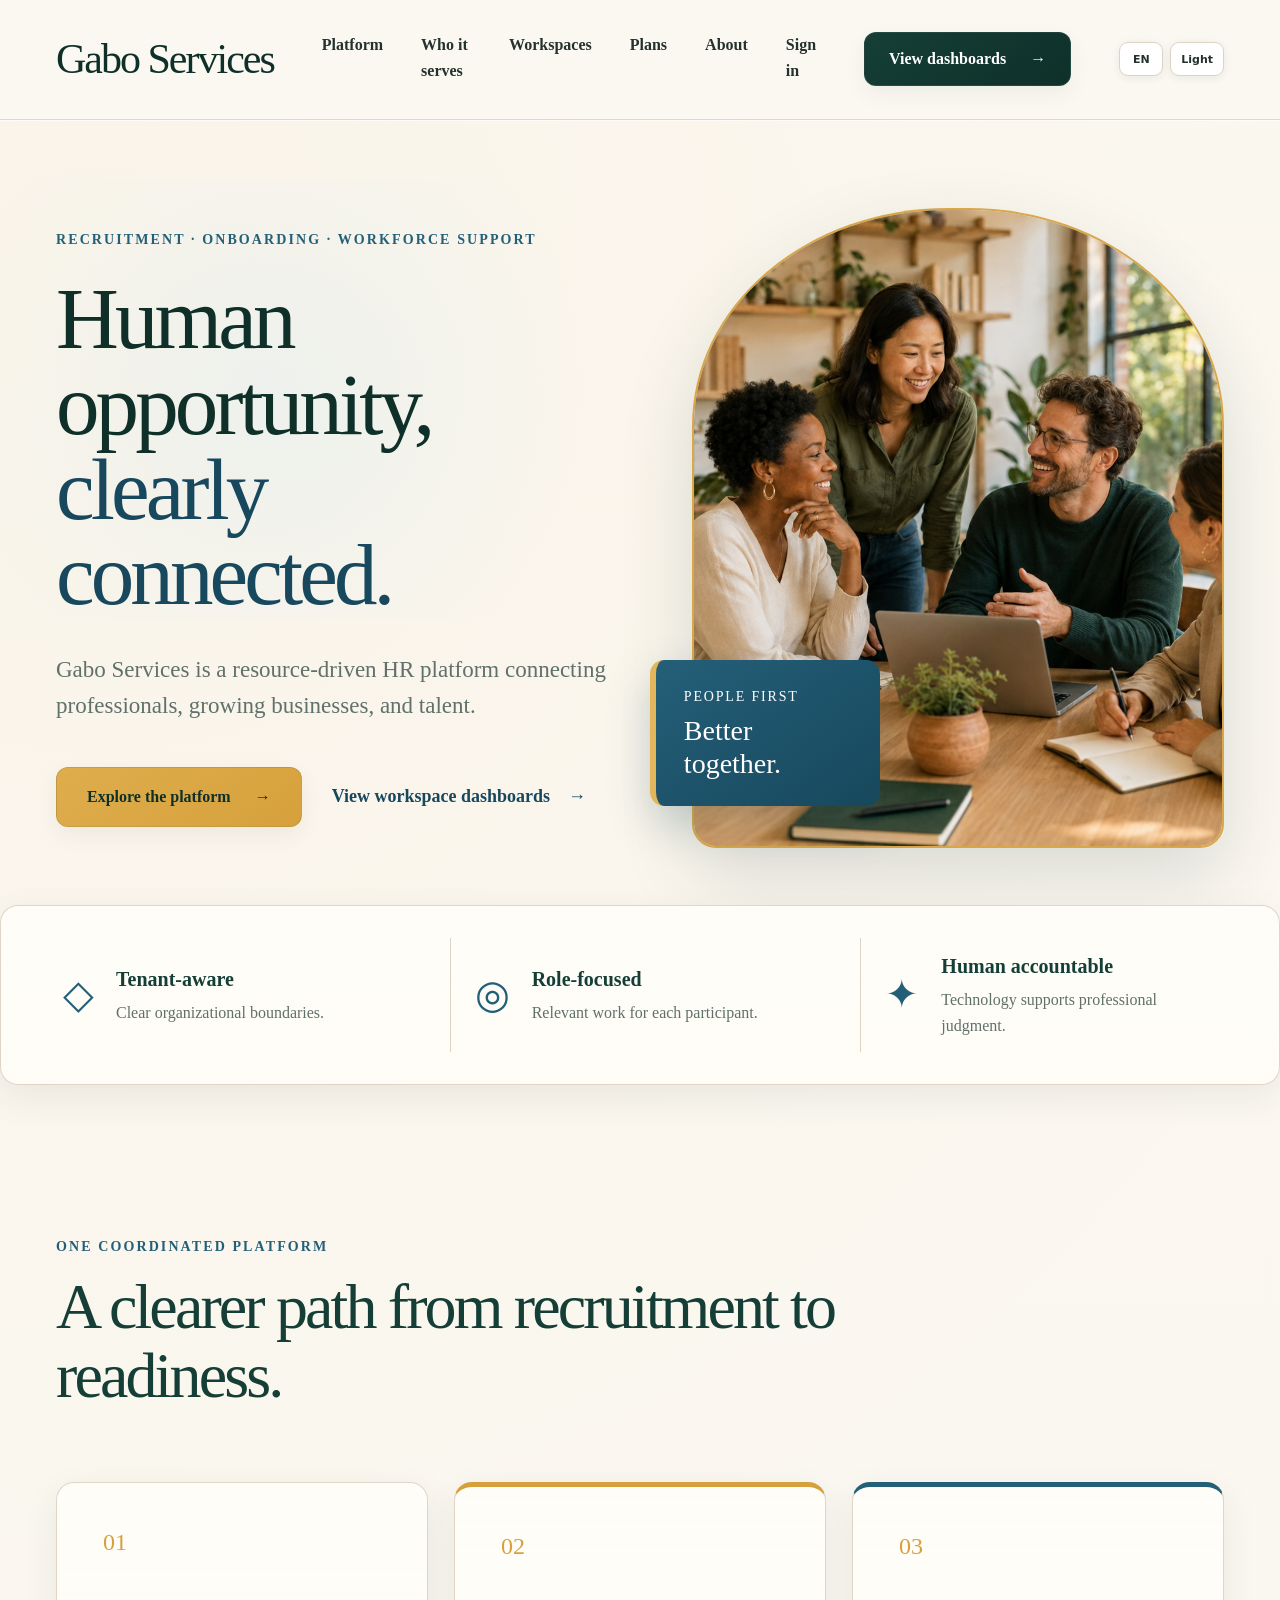
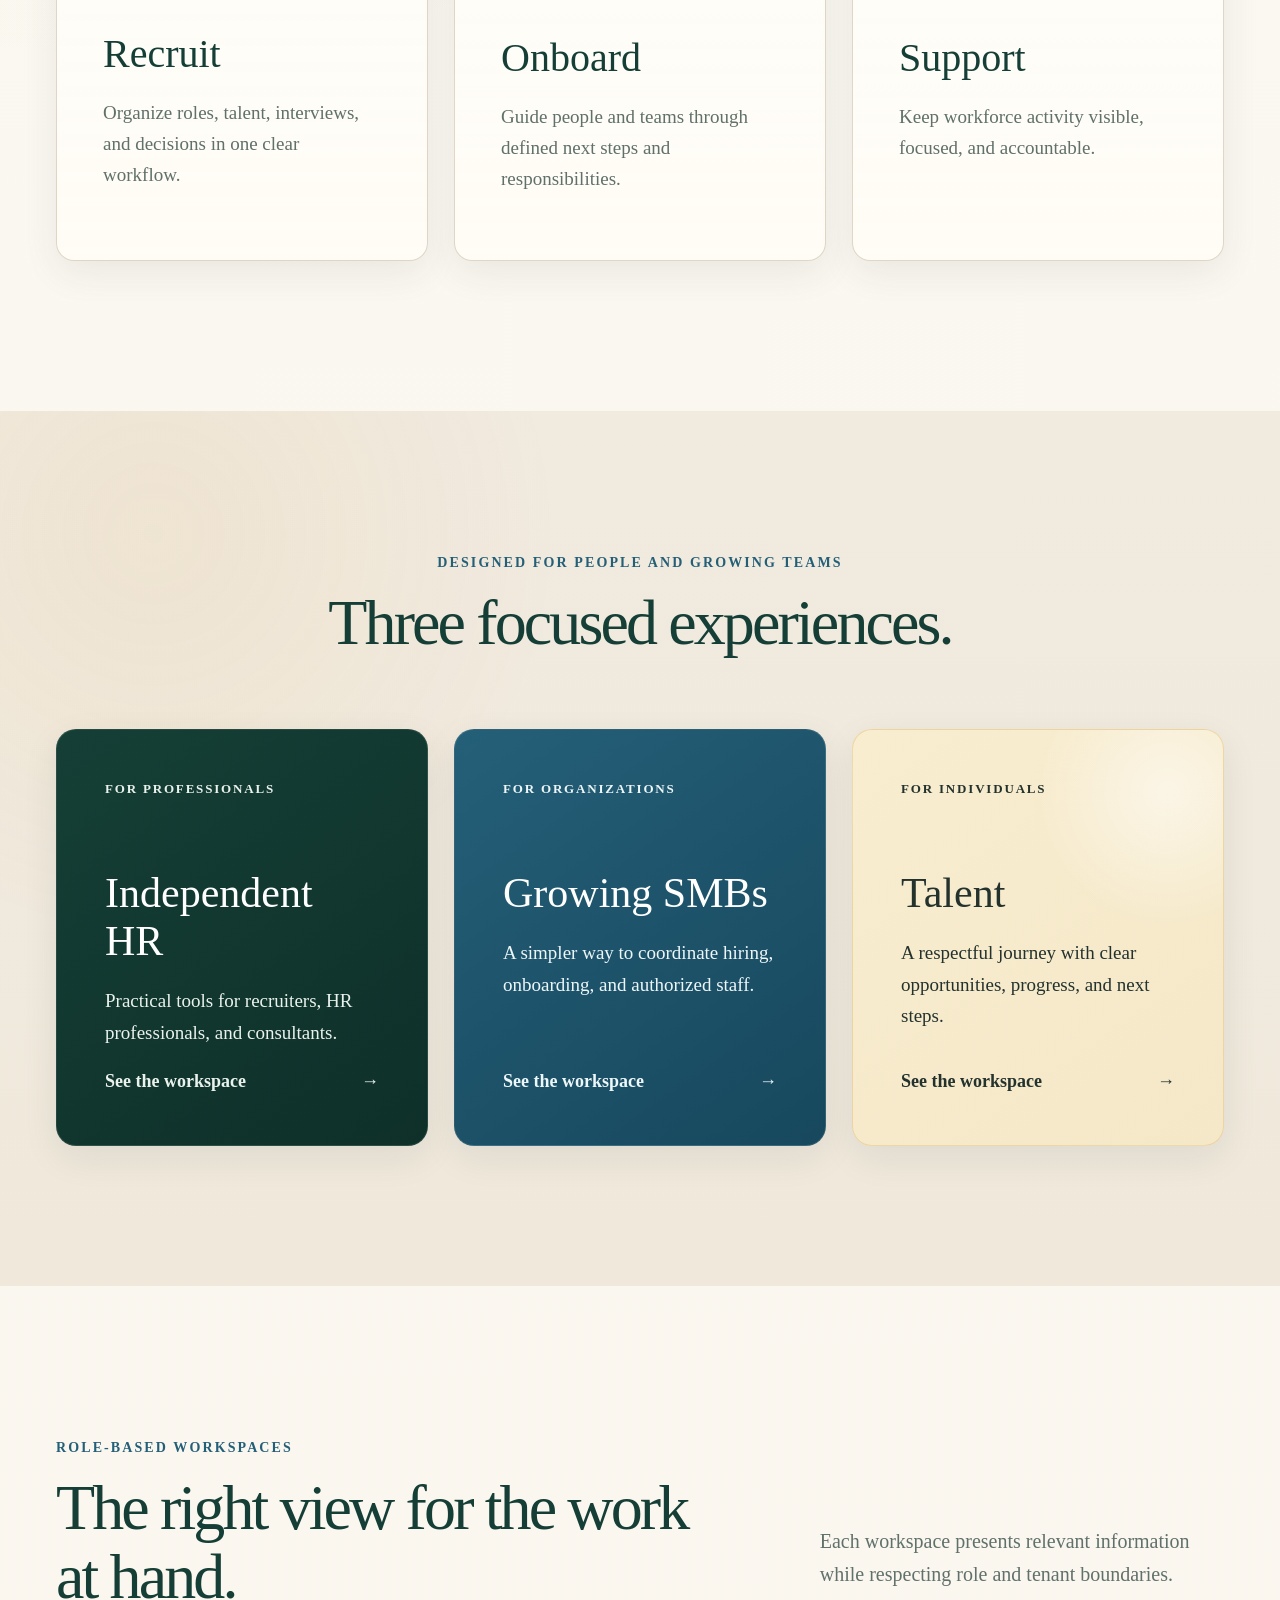
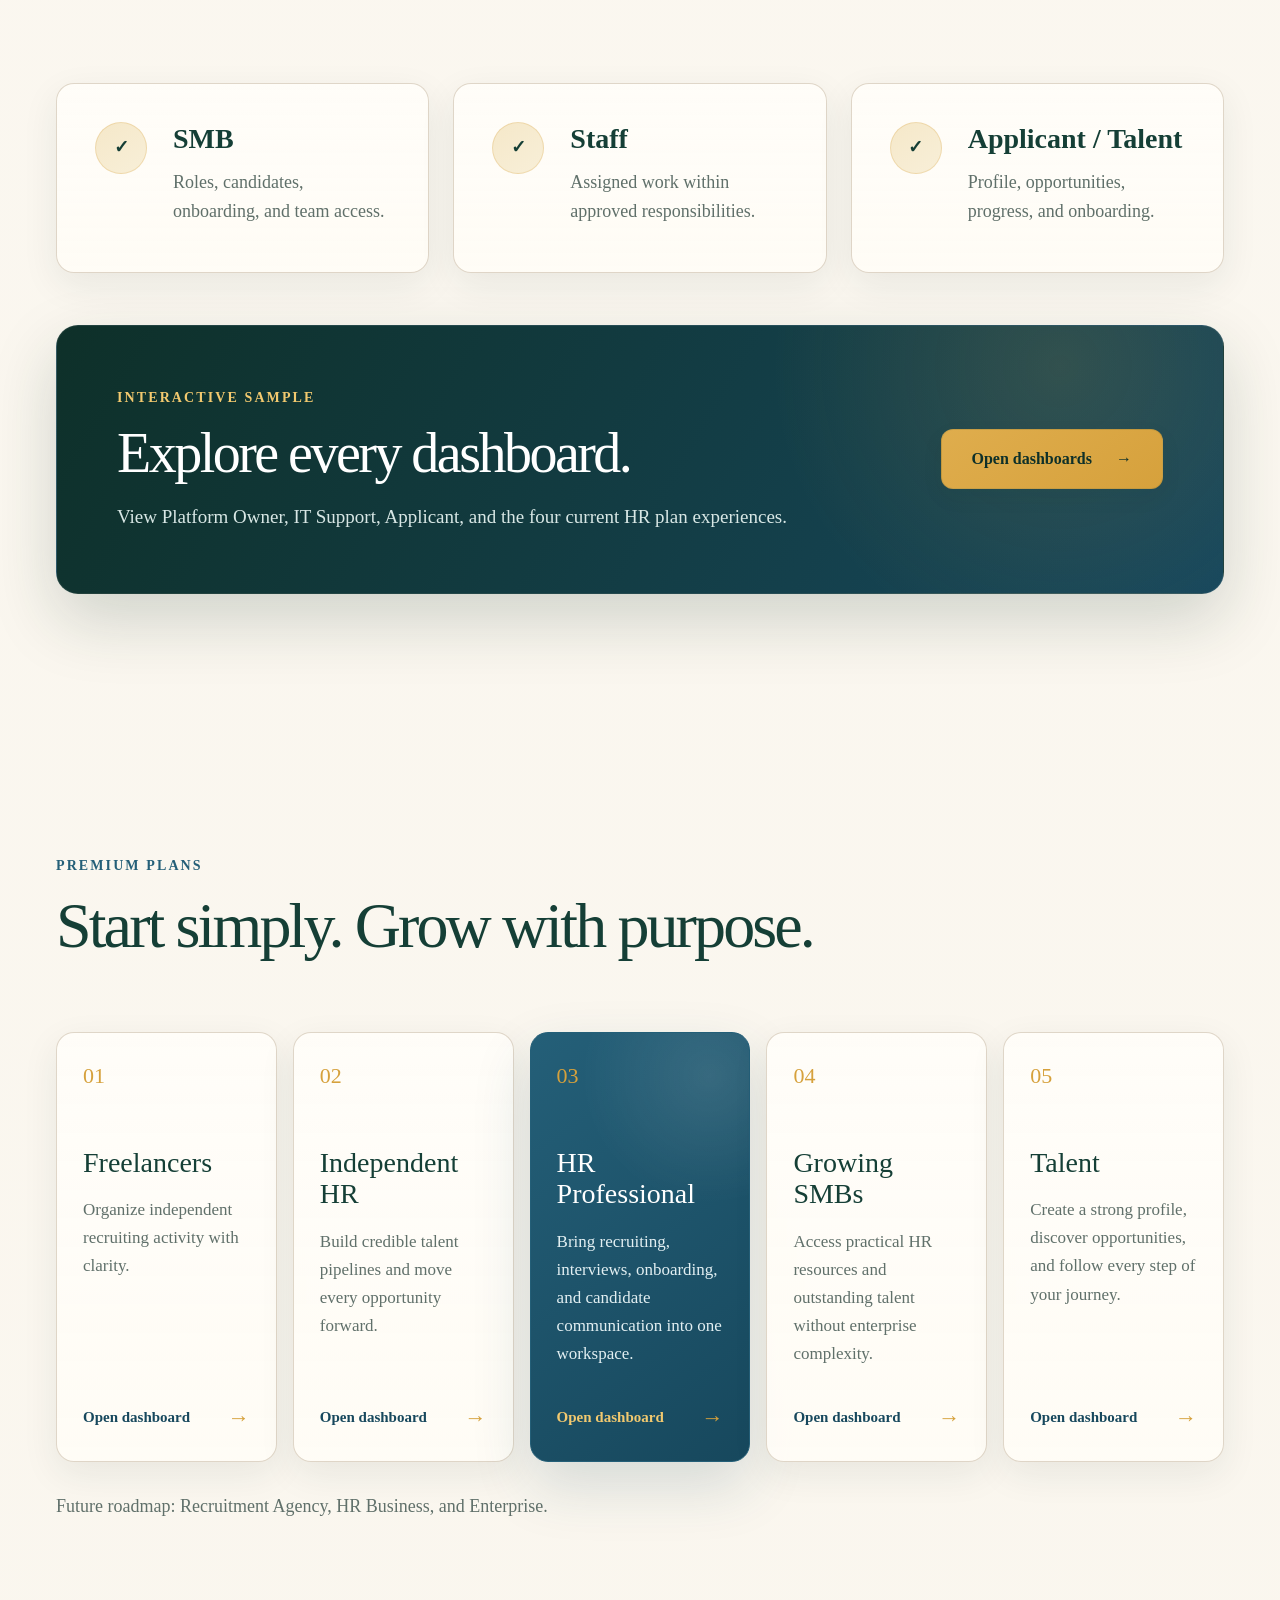
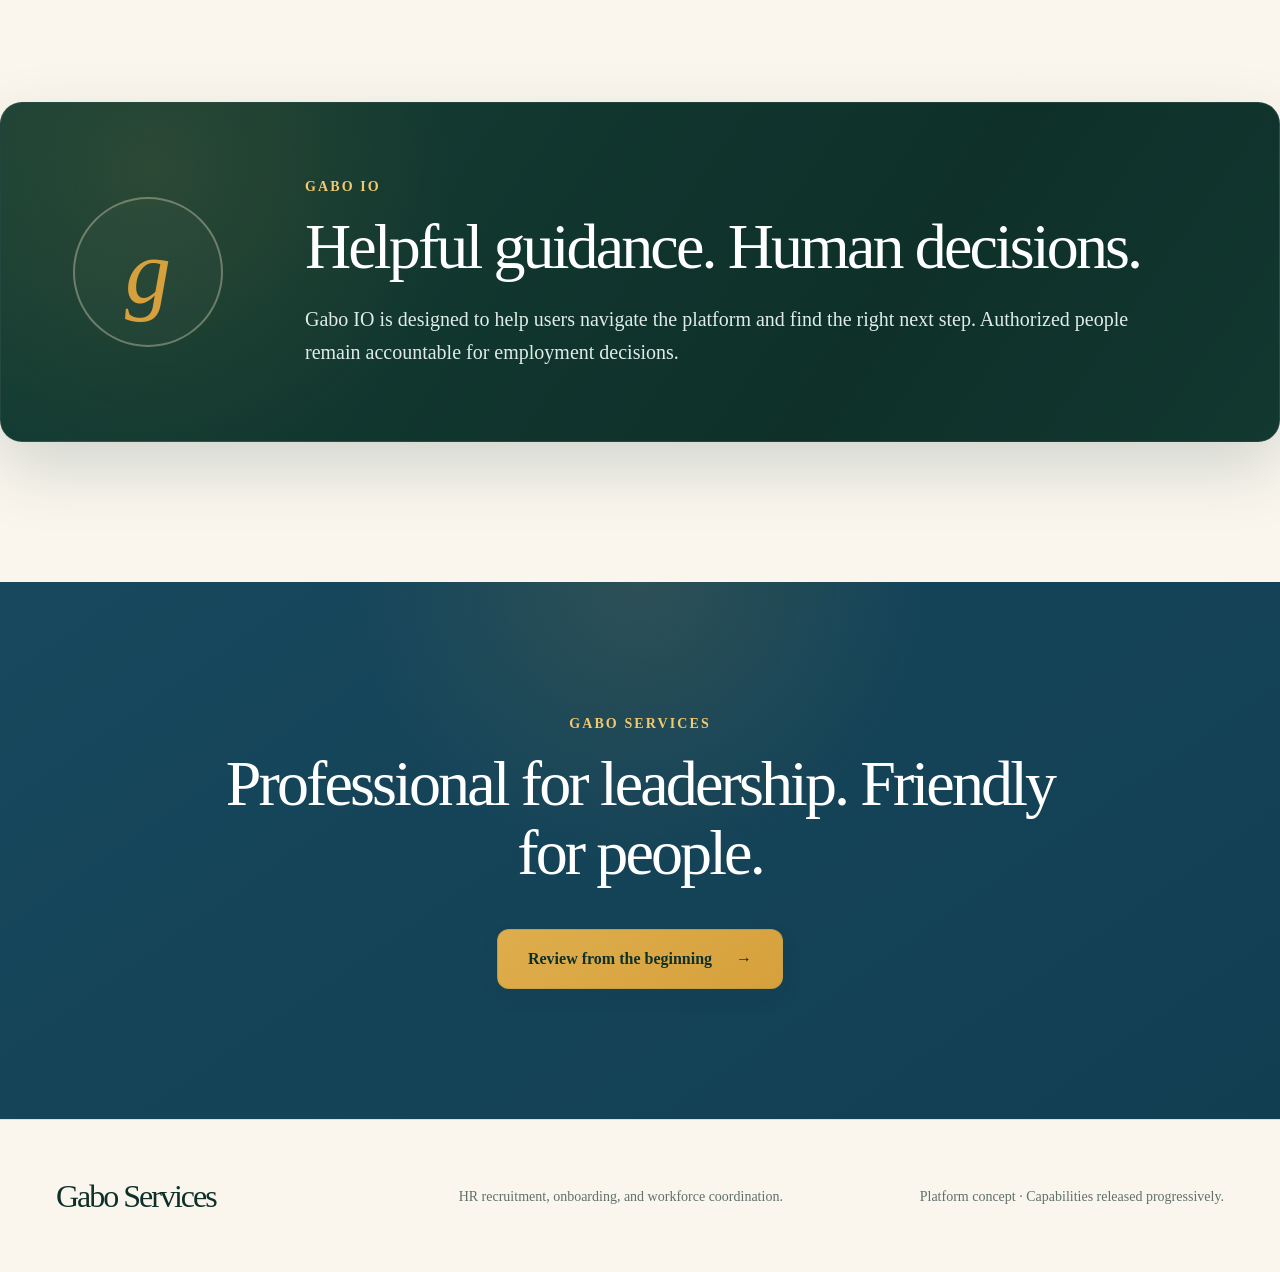
==== index.html @ abb6c535 "feat: add language and theme toggles" ====
<!DOCTYPE html>
<html lang="en">
<head>
  <meta charset="UTF-8">

  <meta
    name="viewport"
    content="width=device-width, initial-scale=1"
  >

  <title>Gabo Services | Unified HR Platform & Dashboards</title>

  <meta
    name="description"
    content="A unified Gabo Services experience connecting HR recruitment, onboarding, talent, and role-based dashboard concepts."
  >

  <meta name="theme-color" content="#153f36">

  <!--
    The white eagle, navy field, and gold detailing convey dependable remote
    administrative support while echoing the site's blue, cream, and gold palette.
  -->
  <link rel="icon" href="coldwhiteagle.jpg" type="image/jpeg">
  <link rel="apple-touch-icon" href="coldwhiteagle.jpg">
  <link rel="stylesheet" href="style.css">
  <link rel="stylesheet" href="brand-theme.css">
<style>
/* Language and theme controls */
.ui-preferences{display:flex;align-items:center;gap:7px;z-index:50}
.ui-toggle{min-width:44px;height:34px;padding:0 10px;border:1px solid var(--line,#d8dee3);border-radius:9px;background:var(--white,#fff);color:var(--ink,#1b2b38);font:700 11px/1 system-ui,sans-serif;cursor:pointer;box-shadow:0 2px 8px rgba(20,35,48,.08);transition:background .2s,color .2s,border-color .2s}
.ui-toggle:hover,.ui-toggle:focus-visible{border-color:var(--orange,#ed7338);outline:2px solid transparent;box-shadow:0 0 0 3px rgba(237,115,56,.18)}
html[data-theme="dark"]{color-scheme:dark;--ink:#ecf2f5;--muted:#aebbc4;--line:#3a4b58;--canvas:#121b22;--white:#1d2a34;--nav:#17232d;--nav2:#101920;--orange-soft:#3a291f;--shadow:0 8px 24px rgba(0,0,0,.28)}
html[data-theme="dark"] body,html[data-theme="dark"] main,html[data-theme="dark"] .workspace{background:#121b22;color:#ecf2f5}
html[data-theme="dark"] .topbar,html[data-theme="dark"] .panel,html[data-theme="dark"] .metrics article,html[data-theme="dark"] .data-row,html[data-theme="dark"] .role-tabs button[aria-selected=true],html[data-theme="dark"] .search,html[data-theme="dark"] .round,html[data-theme="dark"] .panel-title button,html[data-theme="dark"] .ui-toggle{background:#1d2a34;color:#ecf2f5;border-color:#3a4b58}
html[data-theme="dark"] .role-tabs{background:#14202a}
html[data-theme="dark"] .data-row:hover{background:#263640}
html[data-theme="dark"] .insight{background:linear-gradient(135deg,#35271f,#1d2a34);border-color:#63432f}
html[data-theme="dark"] .task,html[data-theme="dark"] .data-row,html[data-theme="dark"] .table-head{border-color:#33444f}
html[data-theme="dark"] img{filter:brightness(.88)}
@media(max-width:720px){.ui-preferences{position:fixed;right:10px;bottom:74px}.ui-toggle{height:38px;background:#fff;color:#1b2b38}}
</style>
</head>

<body>
  <main>
    <header class="site-header">
      <a
        class="brand"
        href="#top"
        aria-label="Gabo Services home"
      >
        Gabo Services
      </a>

      <nav
        class="desktop-nav"
        aria-label="Primary navigation"
      >
        <a href="#platform">Platform</a>
        <a href="#audiences">Who it serves</a>
        <a href="#workspaces">Workspaces</a>
        <a href="#plans">Plans</a>
        <a href="#about">About</a>
        <a href="auth.html">Sign in</a>
      </nav>

      <a
        class="button button-green header-cta"
        href="#plans"
      >
        View dashboards <span aria-hidden="true">→</span>
      </a>

      <details class="mobile-menu">
        <summary aria-label="Open navigation">Menu</summary>

        <nav aria-label="Mobile navigation">
          <a href="#platform">Platform</a>
          <a href="#audiences">Who it serves</a>
          <a href="#workspaces">Workspaces</a>
          <a href="#plans">Plans</a>
          <a href="auth.html">Sign in</a>
          <a href="auth.html?mode=signup">Create account</a>
          <a href="#plans">View dashboards</a>
        </nav>
      </details>
    </header>

    <section class="hero" id="top">
      <div class="hero-copy">
        <p class="eyebrow">
          Recruitment · Onboarding · Workforce support
        </p>

        <h1>
          Human opportunity,
          <span>clearly connected.</span>
        </h1>

        <p class="hero-text">
          Gabo Services is a resource-driven HR platform connecting
          professionals, growing businesses, and talent.
        </p>

        <div class="hero-actions">
          <a class="button button-gold" href="#platform">
            Explore the platform
            <span aria-hidden="true">→</span>
          </a>

          <a class="text-action" href="#workspaces">
            View workspace dashboards
            <span aria-hidden="true">→</span>
          </a>
        </div>
      </div>

      <div class="hero-visual">
        <div class="arch-frame">
          <img
            src="exec-professionals-meeting.png"
            alt="HR professionals collaborating in a welcoming workspace"
          >
        </div>

        <div class="hero-note">
          <span>People first</span>
          <strong>Better together.</strong>
        </div>
      </div>
    </section>

    <section
      class="principles"
      aria-label="Platform principles"
    >
      <article>
        <span class="principle-icon">◇</span>

        <div>
          <strong>Tenant-aware</strong>
          <p>Clear organizational boundaries.</p>
        </div>
      </article>

      <article>
        <span class="principle-icon">◎</span>

        <div>
          <strong>Role-focused</strong>
          <p>Relevant work for each participant.</p>
        </div>
      </article>

      <article>
        <span class="principle-icon">✦</span>

        <div>
          <strong>Human accountable</strong>
          <p>Technology supports professional judgment.</p>
        </div>
      </article>
    </section>

    <section class="section platform" id="platform">
      <div class="section-intro">
        <p class="kicker">One coordinated platform</p>

        <h2>
          A clearer path from recruitment to readiness.
        </h2>
      </div>

      <div class="stage-grid">
        <article>
          <span>01</span>
          <h3>Recruit</h3>

          <p>
            Organize roles, talent, interviews, and decisions
            in one clear workflow.
          </p>
        </article>

        <article>
          <span>02</span>
          <h3>Onboard</h3>

          <p>
            Guide people and teams through defined next steps
            and responsibilities.
          </p>
        </article>

        <article>
          <span>03</span>
          <h3>Support</h3>

          <p>
            Keep workforce activity visible, focused,
            and accountable.
          </p>
        </article>
      </div>
    </section>

    <section class="audience-section" id="audiences">
      <div class="section-intro compact">
        <p class="kicker">
          Designed for people and growing teams
        </p>

        <h2>Three focused experiences.</h2>
      </div>

      <div class="audience-grid">
        <article class="green">
          <span>For professionals</span>
          <h3>Independent HR</h3>

          <p>
            Practical tools for recruiters, HR professionals,
            and consultants.
          </p>

          <a
            href="auth.html?dashboard=independentHR"
            aria-label="Sign in to the Independent HR dashboard"
          >
            See the workspace
            <span aria-hidden="true">→</span>
          </a>
        </article>

        <article class="blue">
          <span>For organizations</span>
          <h3>Growing SMBs</h3>

          <p>
            A simpler way to coordinate hiring, onboarding,
            and authorized staff.
          </p>

          <a
            href="auth.html?dashboard=smb"
            aria-label="Sign in to the SMB Growth dashboard"
          >
            See the workspace
            <span aria-hidden="true">→</span>
          </a>
        </article>

        <article class="gold">
          <span>For individuals</span>
          <h3>Talent</h3>

          <p>
            A respectful journey with clear opportunities,
            progress, and next steps.
          </p>

          <a
            href="auth.html?dashboard=consumer"
            aria-label="Sign in to the Talent dashboard"
          >
            See the workspace
            <span aria-hidden="true">→</span>
          </a>
        </article>
      </div>
    </section>

    <section class="section workspaces" id="workspaces">
      <div class="section-intro split">
        <div>
          <p class="kicker">Role-based workspaces</p>

          <h2>
            The right view for the work at hand.
          </h2>
        </div>

        <p>
          Each workspace presents relevant information while
          respecting role and tenant boundaries.
        </p>
      </div>

      <div class="workspace-grid">
        <article>
          <span class="workspace-check" aria-hidden="true">✓</span>

          <div>
            <h3>SMB</h3>
            <p>Roles, candidates, onboarding, and team access.</p>
          </div>
        </article>

        <article>
          <span class="workspace-check" aria-hidden="true">✓</span>

          <div>
            <h3>Staff</h3>
            <p>Assigned work within approved responsibilities.</p>
          </div>
        </article>

        <article>
          <span class="workspace-check" aria-hidden="true">✓</span>

          <div>
            <h3>Applicant / Talent</h3>
            <p>Profile, opportunities, progress, and onboarding.</p>
          </div>
        </article>
      </div>

      <div class="dashboard-callout">
        <div>
          <p class="kicker light">Interactive sample</p>
          <h2>Explore every dashboard.</h2>

          <p>
            View Platform Owner, IT Support, Applicant,
            and the four current HR plan experiences.
          </p>
        </div>

        <a class="button button-gold" href="#plans">
          Open dashboards
          <span aria-hidden="true">→</span>
        </a>
      </div>
    </section>

    <section class="plans section" id="plans">
      <div class="section-intro">
        <p class="kicker">Premium plans</p>
        <h2>Start simply. Grow with purpose.</h2>
      </div>

      <div class="plan-grid">
        <a class="plan-card" href="auth.html?dashboard=freelance" aria-label="Sign in to the Freelancers dashboard">
          <span>01</span>
          <h3>Freelancers</h3>

          <p>
            Organize independent recruiting activity with clarity.
          </p>
          <strong class="card-action">Open dashboard <span aria-hidden="true">→</span></strong>
        </a>

        <a class="plan-card" href="auth.html?dashboard=independentHR" aria-label="Sign in to the Independent HR dashboard">
          <span>02</span>
          <h3>Independent HR</h3>

          <p>
            Build credible talent pipelines and move every
            opportunity forward.
          </p>
          <strong class="card-action">Open dashboard <span aria-hidden="true">→</span></strong>
        </a>

        <a class="plan-card featured" href="auth.html?dashboard=hrpro" aria-label="Sign in to the HR Professional dashboard">
          <span>03</span>
          <h3>HR Professional</h3>

          <p>
            Bring recruiting, interviews, onboarding, and candidate
            communication into one workspace.
          </p>
          <strong class="card-action">Open dashboard <span aria-hidden="true">→</span></strong>
        </a>

        <a class="plan-card" href="auth.html?dashboard=smb" aria-label="Sign in to the Growing SMBs dashboard">
          <span>04</span>
          <h3>Growing SMBs</h3>

          <p>
            Access practical HR resources and outstanding talent
            without enterprise complexity.
          </p>
          <strong class="card-action">Open dashboard <span aria-hidden="true">→</span></strong>
        </a>

        <a class="plan-card" href="auth.html?dashboard=consumer" aria-label="Sign in to the Talent dashboard">
          <span>05</span>
          <h3>Talent</h3>

          <p>
            Create a strong profile, discover opportunities,
            and follow every step of your journey.
          </p>
          <strong class="card-action">Open dashboard <span aria-hidden="true">→</span></strong>
        </a>
      </div>

      <p class="roadmap">
        Future roadmap: Recruitment Agency, HR Business,
        and Enterprise.
      </p>
    </section>

    <section class="gabo-io" id="about">
      <div class="io-mark">g</div>

      <div>
        <p class="kicker light">Gabo IO</p>
        <h2>Helpful guidance. Human decisions.</h2>

        <p>
          Gabo IO is designed to help users navigate the platform
          and find the right next step. Authorized people remain
          accountable for employment decisions.
        </p>
      </div>
    </section>

    <section class="closing">
      <p class="kicker light">Gabo Services</p>

      <h2>
        Professional for leadership. Friendly for people.
      </h2>

      <a class="button button-gold" href="#top">
        Review from the beginning
        <span aria-hidden="true">→</span>
      </a>
    </section>

    <footer>
      <a class="brand" href="#top">Gabo Services</a>

      <p>
        HR recruitment, onboarding, and workforce coordination.
      </p>

      <p>
        Platform concept · Capabilities released progressively.
      </p>
    </footer>
  </main>

  <script src="script.js" defer></script>

<script>
(() => {
  const root=document.documentElement;
  const KEY_THEME="gabo-theme",KEY_LANG="gabo-language";
  const translations={
    "Search":"Buscar","Notifications":"Notificaciones","Overview":"Resumen","Settings":"Configuración",
    "Clients":"Clientes","Projects":"Proyectos","Candidates":"Candidatos","Invoices":"Facturas","Documents":"Documentos",
    "Job requisitions":"Solicitudes de empleo","Talent pool":"Banco de talento","Pipeline":"Proceso","Interviews":"Entrevistas",
    "Client accounts":"Cuentas de clientes","Placements & fees":"Colocaciones y honorarios","People directory":"Directorio de personal",
    "Recruiting":"Reclutamiento","Onboarding":"Incorporación","Performance":"Desempeño","Engagement":"Compromiso",
    "People analytics":"Analítica de personal","Compliance":"Cumplimiento","My team":"Mi equipo","Hiring":"Contratación",
    "Payroll":"Nómina","Time & attendance":"Tiempo y asistencia","Benefits":"Beneficios","Reports":"Informes",
    "My overview":"Mi resumen","Profile":"Perfil","Discover jobs":"Descubrir empleos","Saved jobs":"Empleos guardados",
    "Applications":"Postulaciones","Assessments":"Evaluaciones","Next actions":"Próximas acciones","Best next move":"Mejor próximo paso",
    "Filter ⌄":"Filtrar ⌄","Item":"Elemento","Status":"Estado","Progress":"Progreso","Today":"Hoy","This week":"Esta semana",
    "View recommendation →":"Ver recomendación →","Ordered by priority and recent activity":"Ordenado por prioridad y actividad reciente",
    "3 items to move forward":"3 elementos para avanzar","SMART INSIGHT":"IDEA INTELIGENTE","Light":"Claro","Dark":"Oscuro",
    "Platform":"Plataforma","Who it serves":"A quién sirve","Workspaces":"Espacios de trabajo","Plans":"Planes","About":"Acerca de",
    "Sign in":"Iniciar sesión","View dashboards →":"Ver paneles →","Menu":"Menú","Create account":"Crear cuenta",
    "Recruitment · Onboarding · Workforce support":"Reclutamiento · Incorporación · Apoyo laboral",
    "Human opportunity,":"Oportunidad humana,","clearly connected.":"claramente conectada.",
    "Explore the platform →":"Explorar la plataforma →","View workspace dashboards →":"Ver paneles de trabajo →",
    "People first":"Las personas primero","Better together.":"Mejor juntos.","Tenant-aware":"Consciente del inquilino",
    "Role-focused":"Enfocado por función","Human accountable":"Responsabilidad humana","One coordinated platform":"Una plataforma coordinada",
    "Recruit":"Reclutar","Onboard":"Incorporar","Support":"Apoyar","Three focused experiences.":"Tres experiencias enfocadas.",
    "For professionals":"Para profesionales","For organizations":"Para organizaciones","For individuals":"Para personas",
    "Independent HR":"RR. HH. independiente","Growing SMBs":"PyMEs en crecimiento","Talent":"Talento","See the workspace →":"Ver el espacio →",
    "Role-based workspaces":"Espacios por función","The right view for the work at hand.":"La vista correcta para el trabajo actual.",
    "Staff":"Personal","Applicant / Talent":"Postulante / Talento","Interactive sample":"Muestra interactiva",
    "Explore every dashboard.":"Explore cada panel.","Open dashboards →":"Abrir paneles →","Premium plans":"Planes premium",
    "Start simply. Grow with purpose.":"Empiece simple. Crezca con propósito.","Freelancers":"Freelancers",
    "HR Professional":"Profesional de RR. HH.","Open dashboard →":"Abrir panel →","Helpful guidance. Human decisions.":"Orientación útil. Decisiones humanas.",
    "Professional for leadership. Friendly for people.":"Profesional para líderes. Amigable para las personas.",
    "Review from the beginning →":"Revisar desde el inicio →","Workspace":"Espacio de trabajo","Dashboard":"Panel",
    "Company overview":"Resumen de la empresa","Daily overview":"Resumen diario","Create task":"Crear tarea","Add client":"Agregar cliente",
    "New project":"Nuevo proyecto","Add candidate":"Agregar candidato","Log time":"Registrar tiempo","New invoice":"Nueva factura",
    "Upload document":"Subir documento","Open requisition":"Abrir solicitud","Add talent":"Agregar talento","Move candidate":"Mover candidato",
    "Schedule interview":"Programar entrevista","Record placement":"Registrar colocación","Add person":"Agregar persona",
    "Create job":"Crear empleo","Start onboarding":"Iniciar incorporación","Create review":"Crear evaluación","Launch pulse":"Lanzar encuesta",
    "Build report":"Crear informe","Add control":"Agregar control","Add employee":"Agregar empleado","Post job":"Publicar empleo",
    "Review payroll":"Revisar nómina","Review requests":"Revisar solicitudes","Open enrollment":"Abrir inscripción",
    "Create report":"Crear informe","Edit profile":"Editar perfil","Set preferences":"Definir preferencias","Compare jobs":"Comparar empleos",
    "Add application":"Agregar postulación","Start assessment":"Iniciar evaluación"
  };
  const original=new WeakMap();
  let lang=localStorage.getItem(KEY_LANG)||"en";
  let theme=localStorage.getItem(KEY_THEME)||"light";
  const translateText=node=>{
    if(!node.nodeValue||!node.nodeValue.trim()||node.parentElement?.closest("[data-ui-control]"))return;
    if(!original.has(node))original.set(node,node.nodeValue);
    const base=original.get(node),trim=base.trim(),mapped=translations[trim];
    node.nodeValue=lang==="es"&&mapped?base.replace(trim,mapped):base;
  };
  const translateTree=scope=>{
    const walker=document.createTreeWalker(scope,NodeFilter.SHOW_TEXT);
    let node;while(node=walker.nextNode())translateText(node);
    root.lang=lang;
  };
  const controls=document.createElement("div");
  controls.className="ui-preferences";controls.dataset.uiControl="";
  controls.innerHTML='<button class="ui-toggle" id="languageToggle" type="button" aria-label="Cambiar idioma a español">EN</button><button class="ui-toggle" id="themeToggle" type="button" aria-label="Switch to dark theme">Light</button>';
  const host=document.querySelector(".top-actions")||document.querySelector(".site-header")||document.body;
  host.appendChild(controls);
  const languageButton=controls.querySelector("#languageToggle"),themeButton=controls.querySelector("#themeToggle");
  const applyTheme=()=>{root.dataset.theme=theme;themeButton.textContent=theme==="light"?"Light":"Dark";themeButton.setAttribute("aria-label",theme==="light"?(lang==="es"?"Cambiar a tema oscuro":"Switch to dark theme"):(lang==="es"?"Cambiar a tema claro":"Switch to light theme"));document.querySelector('meta[name="theme-color"]')?.setAttribute("content",theme==="dark"?"#121b22":"#153f36")};
  const applyLanguage=()=>{languageButton.textContent=lang.toUpperCase();languageButton.setAttribute("aria-label",lang==="en"?"Cambiar idioma a español":"Switch language to English");translateTree(document.body);applyTheme()};
  languageButton.addEventListener("click",()=>{lang=lang==="en"?"es":"en";localStorage.setItem(KEY_LANG,lang);applyLanguage()});
  themeButton.addEventListener("click",()=>{theme=theme==="light"?"dark":"light";localStorage.setItem(KEY_THEME,theme);applyTheme()});
  new MutationObserver(records=>{if(lang!=="es")return;records.forEach(r=>r.addedNodes.forEach(n=>{if(n.nodeType===Node.TEXT_NODE)translateText(n);else if(n.nodeType===Node.ELEMENT_NODE)translateTree(n)}))}).observe(document.body,{childList:true,subtree:true});
  applyTheme();applyLanguage();
})();
</script>
</body>
</html>
---- style.css ----
:root {
  --cream: #fbf8f1;
  --paper: #fffdf8;
  --sand: #efe8db;
  --green: #153f36;
  --green-deep: #0e3029;
  --green-soft: #dce8df;
  --blue: #245f78;
  --blue-deep: #17485d;
  --blue-soft: #dcebf1;
  --gold: #d6a13c;
  --gold-soft: #f5e8c9;
  --ink: #24322e;
  --muted: #60706a;
  --line: #ddd3c4;
  --shadow: 0 20px 60px #16372f1a;
}

* {
  box-sizing: border-box;
}

html {
  scroll-behavior: smooth;
}

body {
  margin: 0;
  background: var(--cream);
  color: var(--ink);
  font-family: var(--font-sans), Arial, sans-serif;
  font-size: 18px;
  line-height: 1.65;
}

a {
  color: inherit;
  text-decoration: none;
}

h1,
h2,
h3,
p {
  margin-top: 0;
}

h1,
h2 {
  color: var(--green);
  font-family: Georgia, "Times New Roman", serif;
  font-weight: 400;
  letter-spacing: -0.045em;
}

h2 {
  font-size: clamp(48px, 5vw, 72px);
  line-height: 1.08;
}

h3 {
  font-size: 28px;
  line-height: 1.2;
}

.button {
  display: inline-flex;
  align-items: center;
  justify-content: center;
  gap: 24px;
  min-height: 60px;
  padding: 0 30px;
  border-radius: 12px;
  font-size: 16px;
  font-weight: 800;
  transition:
    transform 0.2s,
    box-shadow 0.2s;
}

.button:hover {
  box-shadow: var(--shadow);
  transform: translateY(-2px);
}

.button:focus-visible,
a:focus-visible,
summary:focus-visible {
  outline: 3px solid var(--gold);
  outline-offset: 4px;
}

.button-green {
  background: var(--green);
  color: #fff;
}

.button-gold {
  background: var(--gold);
  color: var(--green-deep);
}

.kicker,
.eyebrow {
  color: var(--blue);
  font-size: 14px;
  font-weight: 800;
  letter-spacing: 0.15em;
  text-transform: uppercase;
}

.light {
  color: #f2c96f;
}

/* Header */

.site-header {
  position: relative;
  z-index: 20;
  display: flex;
  align-items: center;
  gap: 48px;
  max-width: 1560px;
  min-height: 112px;
  margin: auto;
  padding: 22px 56px;
  border-bottom: 1px solid var(--line);
  background: rgba(251, 248, 241, 0.96);
}

.brand {
  color: var(--green);
  font: 42px/1 Georgia, "Times New Roman", serif;
  letter-spacing: -2px;
  white-space: nowrap;
}

.desktop-nav {
  display: flex;
  flex: 1;
  justify-content: center;
  gap: 38px;
  font-size: 16px;
  font-weight: 700;
}

.desktop-nav a {
  padding: 10px 0;
  border-bottom: 2px solid transparent;
}

.desktop-nav a:hover {
  color: var(--blue);
  border-color: var(--gold);
}

.header-cta {
  min-height: 54px;
  padding-inline: 24px;
}

.mobile-menu {
  position: relative;
  display: none;
  margin-left: auto;
}

.mobile-menu summary {
  padding: 12px 16px;
  border: 1px solid var(--line);
  border-radius: 10px;
  cursor: pointer;
  font-weight: 800;
  list-style: none;
}

.mobile-menu nav {
  position: absolute;
  top: 58px;
  right: 0;
  display: grid;
  gap: 4px;
  width: 260px;
  padding: 16px;
  border: 1px solid var(--line);
  border-radius: 12px;
  background: var(--paper);
  box-shadow: var(--shadow);
}

.mobile-menu nav a {
  padding: 13px;
  border-radius: 8px;
}

.mobile-menu nav a:hover {
  background: var(--gold-soft);
}

/* Hero */

.hero {
  display: grid;
  grid-template-columns: 1.02fr 0.98fr;
  align-items: center;
  gap: 82px;
  max-width: 1560px;
  min-height: 800px;
  margin: auto;
  padding: 88px 56px 112px;
}

.hero-copy {
  max-width: 750px;
}

.hero h1 {
  margin: 25px 0 34px;
  font-size: clamp(64px, 6.8vw, 104px);
  line-height: 0.98;
}

.hero h1 span {
  display: block;
  color: var(--blue);
}

.hero-text {
  max-width: 650px;
  margin-bottom: 42px;
  color: var(--muted);
  font-size: 23px;
  line-height: 1.6;
}

.hero-actions {
  display: flex;
  flex-wrap: wrap;
  align-items: center;
  gap: 30px;
}

.text-action {
  display: inline-flex;
  gap: 18px;
  color: var(--blue-deep);
  font-weight: 800;
}

.hero-visual {
  position: relative;
  min-height: 640px;
}

.arch-frame {
  height: 640px;
  overflow: hidden;
  border: 2px solid var(--gold);
  border-radius: 48% 48% 24px 24px / 34% 34% 24px 24px;
  background: var(--sand);
  box-shadow: var(--shadow);
}

.arch-frame img {
  display: block;
  width: 100%;
  height: 100%;
  object-fit: cover;
  object-position: center;
}

.hero-note {
  position: absolute;
  bottom: 42px;
  left: -42px;
  display: grid;
  gap: 6px;
  width: 230px;
  padding: 25px 28px;
  border-left: 6px solid var(--gold);
  border-radius: 14px;
  background: var(--blue);
  color: #fff;
  box-shadow: var(--shadow);
}

.hero-note span {
  font-size: 14px;
  letter-spacing: 0.13em;
  text-transform: uppercase;
}

.hero-note strong {
  font: 28px/1.2 Georgia, serif;
}

/* Principles */

.principles {
  position: relative;
  display: grid;
  grid-template-columns: repeat(3, 1fr);
  gap: 30px;
  max-width: 1448px;
  margin: -55px auto 0;
  padding: 32px 38px;
  border: 1px solid var(--line);
  border-radius: 18px;
  background: var(--paper);
  box-shadow: var(--shadow);
}

.principles article {
  display: flex;
  align-items: center;
  gap: 22px;
  padding: 12px 24px;
}

.principles article + article {
  border-left: 1px solid var(--line);
}

.principle-icon {
  color: var(--blue);
  font-size: 40px;
}

.principles strong {
  color: var(--green);
  font-size: 20px;
}

.principles p {
  margin: 4px 0 0;
  color: var(--muted);
  font-size: 16px;
}

/* Shared sections */

.section {
  max-width: 1440px;
  margin: auto;
  padding: 150px 56px;
}

.section-intro {
  max-width: 880px;
  margin-bottom: 72px;
}

.section-intro h2 {
  margin-bottom: 0;
}

.section-intro.compact {
  margin: 0 auto 72px;
  text-align: center;
}

.section-intro.split {
  display: grid;
  grid-template-columns: 1.25fr 0.75fr;
  align-items: end;
  gap: 90px;
  max-width: none;
}

.section-intro.split p:last-child {
  color: var(--muted);
  font-size: 20px;
}

/* Platform stages */

.stage-grid {
  display: grid;
  grid-template-columns: repeat(3, 1fr);
  gap: 26px;
}

.stage-grid article {
  min-height: 330px;
  padding: 46px;
  border: 1px solid var(--line);
  border-radius: 18px;
  background: var(--paper);
}

.stage-grid article:nth-child(2) {
  border-top: 5px solid var(--gold);
}

.stage-grid article:nth-child(3) {
  border-top: 5px solid var(--blue);
}

.stage-grid span {
  color: var(--gold);
  font: 24px Georgia, serif;
}

.stage-grid h3 {
  margin: 70px 0 20px;
  color: var(--green);
  font: 40px Georgia, serif;
}

.stage-grid p {
  color: var(--muted);
  font-size: 19px;
}

/* Audiences */

.audience-section {
  padding: 140px 56px;
  background: var(--sand);
}

.audience-grid {
  display: grid;
  grid-template-columns: repeat(3, 1fr);
  gap: 26px;
  max-width: 1380px;
  margin: auto;
}

.audience-grid article {
  display: flex;
  flex-direction: column;
  min-height: 410px;
  padding: 48px;
  border-radius: 20px;
}

.audience-grid article.green {
  background: var(--green);
  color: #eaf2ed;
}

.audience-grid article.blue {
  background: var(--blue);
  color: #edf6f8;
}

.audience-grid article.gold {
  background: var(--gold-soft);
  color: var(--ink);
}

.audience-grid article > span {
  font-size: 13px;
  font-weight: 800;
  letter-spacing: 0.14em;
  text-transform: uppercase;
}

.audience-grid h3 {
  margin: 70px 0 20px;
  font: 42px Georgia, serif;
}

.audience-grid .green h3,
.audience-grid .blue h3 {
  color: #fff;
}

.audience-grid p {
  font-size: 19px;
}

.audience-grid a {
  display: flex;
  justify-content: space-between;
  margin-top: auto;
  font-weight: 800;
}

/* Workspaces */

.workspace-grid {
  display: grid;
  grid-template-columns: repeat(3, 1fr);
  gap: 24px;
}

.workspace-grid article {
  display: flex;
  gap: 26px;
  min-height: 190px;
  padding: 38px;
  border: 1px solid var(--line);
  border-radius: 18px;
  background: var(--paper);
}

.workspace-check {
  display: grid;
  flex: 0 0 auto;
  place-items: center;
  width: 52px;
  height: 52px;
  border-radius: 50%;
  background: var(--gold-soft);
  color: var(--green);
  font-weight: 900;
}

.workspace-grid h3 {
  margin-bottom: 12px;
  color: var(--green);
}

.workspace-grid p {
  margin-bottom: 0;
  color: var(--muted);
}

.dashboard-callout {
  display: flex;
  align-items: center;
  justify-content: space-between;
  gap: 60px;
  margin-top: 52px;
  padding: 60px;
  border-radius: 22px;
  background: linear-gradient(
    120deg,
    var(--green-deep),
    var(--blue-deep)
  );
  color: #fff;
}

.dashboard-callout h2 {
  margin: 8px 0 18px;
  color: #fff;
  font-size: 56px;
}

.dashboard-callout p:last-child {
  max-width: 740px;
  margin-bottom: 0;
  color: #d8e7e5;
  font-size: 19px;
}

/* Plans */

.plans {
  padding-top: 110px;
}

.plan-grid {
  display: grid;
  grid-template-columns: repeat(5, minmax(0, 1fr));
  gap: 16px;
}

.plan-card {
  display: flex;
  flex-direction: column;
  min-height: 300px;
  padding: 30px 26px;
  border: 1px solid var(--line);
  border-radius: 18px;
  background: var(--paper);
  transition: color 0.25s, background 0.25s, border-color 0.25s, box-shadow 0.25s, transform 0.25s;
}

.plan-card.featured {
  border-color: var(--blue);
  background: var(--blue);
  color: #fff;
}

.plan-grid span {
  color: var(--gold);
  font: 22px Georgia, serif;
}

.plan-grid h3 {
  margin: 58px 0 18px;
  color: var(--green);
  font: 28px/1.12 Georgia, serif;
}

.plan-grid .featured h3 {
  color: #fff;
}

.plan-grid p {
  color: var(--muted);
  font-size: 17px;
}

.plan-grid .featured p {
  color: #e2eff2;
}

.plan-card:hover,
.plan-card:focus-visible {
  border-color: var(--blue);
  background: var(--blue);
  color: #fff;
  box-shadow: 0 22px 48px #17485d33;
  transform: translateY(-10px);
}

.plan-card:hover h3,
.plan-card:focus-visible h3 { color: #fff; }

.plan-card:hover p,
.plan-card:focus-visible p { color: #e2eff2; }

.card-action {
  display: flex;
  justify-content: space-between;
  gap: 16px;
  margin-top: auto;
  padding-top: 20px;
  color: var(--blue-deep);
  font-size: 15px;
}

.featured .card-action,
.plan-card:hover .card-action,
.plan-card:focus-visible .card-action { color: #f2c96f; }

.roadmap {
  margin: 30px 0 0;
  color: var(--muted);
}

/* Account access */

.auth-page {
  min-height: 100vh;
  background: var(--paper);
}

.auth-shell {
  display: grid;
  grid-template-columns: minmax(520px, 48%) 1fr;
  min-height: 100vh;
}

.auth-panel {
  position: relative;
  display: grid;
  align-content: center;
  gap: 30px;
  padding: 110px clamp(48px, 7vw, 110px) 46px;
  background: #fff;
}

.auth-brand {
  position: absolute;
  top: clamp(32px, 5vh, 56px);
  left: clamp(36px, 5vw, 86px);
  font-size: clamp(30px, 2.5vw, 40px);
}

.auth-context {
  width: min(100%, 460px);
}

.auth-context h1 {
  margin: 12px 0 18px;
  color: var(--green);
  font: clamp(43px, 4vw, 62px)/1 Georgia, "Times New Roman", serif;
  letter-spacing: -0.045em;
}

.auth-context > p:not(.kicker) {
  max-width: 390px;
  margin-bottom: 0;
  color: var(--muted);
  font-size: 17px;
}

.dashboard-destination {
  display: grid;
  gap: 3px;
  margin-top: 28px;
  padding: 16px 18px;
  border-left: 3px solid var(--gold);
  background: var(--cream);
}

.dashboard-destination[hidden],
.form-options[hidden],
.name-field[hidden] { display: none; }

.dashboard-destination span {
  color: var(--muted);
  font-size: 10px;
  font-weight: 800;
  letter-spacing: 0.16em;
  text-transform: uppercase;
}

.dashboard-destination strong {
  color: var(--green);
  font: 20px Georgia, serif;
}

.back-link {
  display: inline-flex;
  gap: 10px;
  margin-top: 30px;
  color: var(--blue-deep);
  font-size: 14px;
  font-weight: 800;
}

.auth-form-wrap {
  width: min(100%, 460px);
}

.auth-tabs {
  display: flex;
  gap: 28px;
  margin-bottom: 26px;
  border-bottom: 1px solid var(--line);
}

.auth-tab {
  padding: 12px 0;
  border: 0;
  border-bottom: 2px solid transparent;
  background: transparent;
  color: var(--muted);
  cursor: pointer;
  font: 800 14px Arial, sans-serif;
}

.auth-tab.active { border-color: var(--gold); color: var(--green); }

.auth-tab:focus-visible,
.auth-form-wrap input:focus-visible {
  outline: 3px solid var(--gold);
  outline-offset: 3px;
}

.auth-form-wrap form > label,
.name-field label {
  display: block;
  margin: 18px 0 7px;
  color: var(--green);
  font-size: 13px;
  font-weight: 800;
}

.auth-form-wrap input[type="email"],
.auth-form-wrap input[type="password"],
.auth-form-wrap input[type="text"] {
  width: 100%;
  min-height: 54px;
  padding: 12px 15px;
  border: 1px solid var(--line);
  border-radius: 6px;
  background: #fff;
  color: var(--ink);
  font: inherit;
}

.form-options {
  display: flex;
  justify-content: space-between;
  gap: 20px;
  margin: 19px 0 24px;
  color: var(--blue-deep);
  font-size: 13px;
  font-weight: 700;
}

.checkbox-label { display: flex; align-items: center; gap: 8px; color: var(--muted); }
.auth-submit { width: 100%; margin-top: 6px; border: 0; cursor: pointer; }
.form-note { margin: 18px 0 0; color: var(--muted); font-size: 12px; text-align: center; }

.auth-visual {
  position: relative;
  isolation: isolate;
  min-width: 0;
  overflow: hidden;
  background: linear-gradient(145deg, #0b2b25 0%, var(--green) 55%, #185345 100%);
  color: #fff;
}

#auth-particles,
.auth-visual-glow { position: absolute; inset: 0; width: 100%; height: 100%; pointer-events: none; }

.auth-visual-glow {
  background: radial-gradient(circle at 78% 48%, #d6a13c26, transparent 34%), linear-gradient(90deg, #0e302966 0%, transparent 55%);
}

.auth-visual-content {
  position: absolute;
  z-index: 1;
  top: 38%;
  left: clamp(44px, 8vw, 120px);
  width: min(480px, 70%);
}

.auth-visual-eyebrow {
  margin-bottom: 22px;
  color: #e9c77e;
  font-size: 11px;
  font-weight: 900;
  letter-spacing: 0.22em;
  text-transform: uppercase;
}

.auth-visual-content h2 {
  margin-bottom: 22px;
  color: #fff;
  font: clamp(46px, 5.2vw, 78px)/0.98 Georgia, "Times New Roman", serif;
  letter-spacing: -0.05em;
}

.auth-visual-content > p:not(.auth-visual-eyebrow) { max-width: 420px; color: #dce8df; font-size: clamp(16px, 1.3vw, 19px); }
.auth-visual-content a { display: inline-flex; gap: 10px; margin-top: 20px; color: #f2d79e; font-size: 14px; font-weight: 800; }
.auth-visual-note { position: absolute; z-index: 1; right: 42px; bottom: 34px; color: #bcd0c8; font-size: 11px; letter-spacing: 0.05em; }

@media (width <= 1180px) {
  .auth-shell { grid-template-columns: 55% 45%; }
  .auth-panel { gap: 34px; padding: 120px 54px 54px; }
  .auth-context, .auth-form-wrap { width: min(100%, 480px); }
  .auth-context h1 { font-size: 48px; }
  .auth-visual-content { left: 48px; width: calc(100% - 80px); }
  .auth-visual-content h2 { font-size: clamp(42px, 5vw, 58px); }
}

/* Gabo IO */

.gabo-io {
  display: grid;
  grid-template-columns: 160px 1fr;
  align-items: center;
  gap: 72px;
  max-width: 1328px;
  margin: 30px auto 140px;
  padding: 72px;
  border-radius: 22px;
  background: var(--green);
  color: #dfecE7;
}

.gabo-io h2 {
  margin: 8px 0 22px;
  color: #fff;
}

.gabo-io p:last-child {
  max-width: 850px;
  margin-bottom: 0;
  font-size: 20px;
}

.io-mark {
  display: grid;
  place-items: center;
  width: 150px;
  height: 150px;
  border: 2px solid #739488;
  border-radius: 50%;
  color: var(--gold);
  font: italic 92px Georgia, serif;
}

/* Closing section */

.closing {
  max-width: 1560px;
  margin: auto;
  padding: 130px 56px;
  background: var(--blue-deep);
  color: #fff;
  text-align: center;
}

.closing h2 {
  max-width: 900px;
  margin: 12px auto 42px;
  color: #fff;
}

/* Footer */

footer {
  display: grid;
  grid-template-columns: 1fr 1fr 1fr;
  align-items: center;
  gap: 40px;
  max-width: 1560px;
  margin: auto;
  padding: 60px 56px;
  color: var(--muted);
  font-size: 14px;
}

footer .brand {
  font-size: 32px;
}

footer p {
  margin: 0;
}

footer p:last-child {
  text-align: right;
}

/* Tablet and smaller desktop */

@media (width <= 1180px) {
  .desktop-nav {
    display: none;
  }

  .mobile-menu {
    display: block;
  }

  .header-cta {
    margin-left: auto;
  }

  .hero {
    grid-template-columns: 1fr;
  }

  .hero-copy {
    max-width: 900px;
  }

  .hero-visual {
    width: 100%;
    max-width: 800px;
  }

  .principles {
    margin: -40px 35px 0;
  }

  .audience-grid {
    grid-template-columns: 1fr 1fr;
  }

  .audience-grid article:last-child {
    grid-column: 1 / -1;
  }

}

/* Tablet plan grid */

@media (width <= 940px) and (width >= 761px) {
  .plan-grid {
    grid-template-columns: 1fr 1fr;
  }

  .plan-grid .plan-card:last-child {
    grid-column: 1 / -1;
  }
}

/* Mobile */

@media (width <= 760px) {
  body {
    font-size: 17px;
  }

  .site-header {
    min-height: 82px;
    padding: 18px 22px;
  }

  .brand {
    font-size: 31px;
  }

  .header-cta {
    display: none;
  }

  .hero {
    grid-template-columns: 1fr;
    gap: 55px;
    min-height: 0;
    padding: 70px 24px 90px;
  }

  .hero h1 {
    font-size: clamp(56px, 15vw, 76px);
  }

  .hero-text {
    font-size: 20px;
  }

  .hero-actions {
    flex-direction: column;
    align-items: stretch;
  }

  .hero-actions .button {
    width: 100%;
  }

  .hero-visual {
    min-height: 500px;
  }

  .arch-frame {
    height: 500px;
  }

  .hero-note {
    bottom: 24px;
    left: 16px;
  }

  .principles {
    grid-template-columns: 1fr;
    margin: -32px 20px 0;
    padding: 18px 24px;
  }

  .principles article {
    padding: 20px 0;
  }

  .principles article + article {
    border-top: 1px solid var(--line);
    border-left: 0;
  }

  .section,
  .audience-section {
    padding: 105px 24px;
  }

  .section-intro {
    margin-bottom: 50px;
  }

  .section-intro.split {
    grid-template-columns: 1fr;
    gap: 20px;
  }

  .stage-grid,
  .audience-grid,
  .workspace-grid,
  .plan-grid {
    grid-template-columns: 1fr;
  }

  .audience-grid article:last-child {
    grid-column: auto;
  }

  .stage-grid article,
  .audience-grid article {
    min-height: 320px;
    padding: 36px;
  }

  .stage-grid h3,
  .audience-grid h3 {
    margin-top: 50px;
  }

  .workspace-grid article {
    min-height: 0;
    padding: 30px;
  }

  .dashboard-callout {
    flex-direction: column;
    align-items: stretch;
    padding: 42px 30px;
  }

  .dashboard-callout h2 {
    font-size: 46px;
  }

  .dashboard-callout .button {
    width: 100%;
  }

  .gabo-io {
    grid-template-columns: 1fr;
    gap: 30px;
    margin: 0 20px 100px;
    padding: 45px 30px;
  }

  .io-mark {
    width: 100px;
    height: 100px;
    font-size: 62px;
  }

  .closing {
    padding: 95px 24px;
  }

  footer {
    grid-template-columns: 1fr;
    padding: 48px 24px;
  }

  footer p:last-child {
    text-align: left;
  }

  .auth-shell { grid-template-columns: 1fr; }

  .auth-panel {
    gap: 32px;
    padding: 104px 24px 48px;
  }

  .auth-brand { top: 30px; left: 24px; font-size: 30px; }
  .auth-context h1 { font-size: 43px; }
  .auth-context, .auth-form-wrap { width: 100%; }
  .auth-visual { min-height: 360px; }
  .auth-visual-content { top: 65px; left: 24px; width: calc(100% - 48px); }
  .auth-visual-content h2 { font-size: 42px; }
  .auth-visual-note { right: 24px; bottom: 22px; }
}

/* Accessibility */

@media (prefers-reduced-motion: reduce) {
  html {
    scroll-behavior: auto;
  }

  * {
    transition: none !important;
  }
}
---- brand-theme.css ----
/* Gabo Services shared visual refinement layer.
   Presentation only: palette, surfaces, depth, and interaction polish. */

:root {
  --cream: #fbf8f1;
  --paper: #fffdf8;
  --sand: #efe8db;
  --green: #153f36;
  --green-deep: #0e3029;
  --green-soft: #dce8df;
  --blue: #245f78;
  --blue-deep: #17485d;
  --blue-soft: #dcebf1;
  --gold: #d6a13c;
  --gold-soft: #f5e8c9;
  --ink: #24322e;
  --muted: #60706a;
  --line: #ddd3c4;
  --line-strong: #cfc2af;
  --surface-highlight: rgba(255, 253, 248, 0.86);
  --shadow: 0 20px 60px rgba(22, 55, 47, 0.10);
  --shadow-soft: 0 12px 36px rgba(22, 55, 47, 0.08);
  --shadow-hover: 0 24px 58px rgba(23, 72, 93, 0.16);
}

body {
  background:
    radial-gradient(circle at 8% 5%, rgba(214, 161, 60, 0.045), transparent 24%),
    linear-gradient(180deg, var(--cream) 0%, #faf6ee 100%);
}

.site-header {
  border-color: rgba(221, 211, 196, 0.9);
  background: rgba(251, 248, 241, 0.93);
  box-shadow: 0 1px 0 rgba(255, 255, 255, 0.65);
  backdrop-filter: blur(16px);
}

.brand {
  color: var(--green-deep);
}

.desktop-nav a {
  color: var(--ink);
  transition: color .18s ease, border-color .18s ease;
}

.desktop-nav a:hover {
  color: var(--blue-deep);
}

.button {
  border: 1px solid transparent;
  box-shadow: 0 8px 22px rgba(14, 48, 41, 0.06);
}

.button-green {
  background: linear-gradient(145deg, var(--green) 0%, var(--green-deep) 100%);
  border-color: rgba(255,255,255,.08);
}

.button-gold {
  background: linear-gradient(145deg, #dfad4d 0%, var(--gold) 100%);
  border-color: rgba(14, 48, 41, 0.10);
}

.button:hover {
  box-shadow: var(--shadow-hover);
}

.hero {
  position: relative;
}

.hero::before {
  content: "";
  position: absolute;
  inset: 7% 46% auto -12%;
  height: 440px;
  z-index: -1;
  background: radial-gradient(circle, rgba(220, 235, 241, 0.42), transparent 68%);
  pointer-events: none;
}

.hero h1 {
  color: var(--green-deep);
}

.hero h1 span {
  color: var(--blue-deep);
}

.arch-frame {
  border-color: rgba(214, 161, 60, 0.92);
  background: linear-gradient(145deg, var(--sand), var(--paper));
  box-shadow: 0 28px 76px rgba(14, 48, 41, 0.14);
}

.hero-note {
  border-left-color: #e4b65c;
  background: linear-gradient(145deg, var(--blue) 0%, var(--blue-deep) 100%);
  box-shadow: 0 18px 44px rgba(23, 72, 93, 0.22);
}

.principles,
.stage-grid article,
.workspace-grid article,
.plan-card {
  border-color: rgba(221, 211, 196, 0.92);
  background: linear-gradient(180deg, rgba(255,253,248,.98), rgba(255,252,246,.92));
  box-shadow: var(--shadow-soft);
}

.principles {
  backdrop-filter: blur(10px);
}

.stage-grid article,
.workspace-grid article,
.plan-card {
  transition:
    transform .22s ease,
    border-color .22s ease,
    box-shadow .22s ease,
    background .22s ease,
    color .22s ease;
}

.stage-grid article:hover,
.workspace-grid article:hover {
  transform: translateY(-5px);
  border-color: rgba(36, 95, 120, 0.34);
  box-shadow: var(--shadow-hover);
}

.stage-grid article:nth-child(2) {
  border-top-color: var(--gold);
}

.stage-grid article:nth-child(3) {
  border-top-color: var(--blue);
}

.audience-section {
  background:
    radial-gradient(circle at 12% 14%, rgba(214,161,60,.08), transparent 30%),
    linear-gradient(180deg, #f1eadf 0%, var(--sand) 100%);
}

.audience-grid article {
  border: 1px solid rgba(255,255,255,.10);
  box-shadow: var(--shadow-soft);
  transition: transform .22s ease, box-shadow .22s ease;
}

.audience-grid article:hover {
  transform: translateY(-6px);
  box-shadow: var(--shadow-hover);
}

.audience-grid article.green {
  background: linear-gradient(145deg, var(--green) 0%, var(--green-deep) 100%);
}

.audience-grid article.blue {
  background: linear-gradient(145deg, var(--blue) 0%, var(--blue-deep) 100%);
}

.audience-grid article.gold {
  border-color: rgba(214,161,60,.30);
  background:
    radial-gradient(circle at 85% 15%, rgba(255,255,255,.52), transparent 28%),
    linear-gradient(145deg, #f8edcf 0%, var(--gold-soft) 100%);
}

.workspace-check {
  border: 1px solid rgba(214,161,60,.25);
  background: linear-gradient(145deg, var(--gold-soft), #f8efd8);
}

.dashboard-callout {
  border: 1px solid rgba(255,255,255,.08);
  background:
    radial-gradient(circle at 86% 15%, rgba(214,161,60,.15), transparent 28%),
    linear-gradient(120deg, var(--green-deep), var(--blue-deep));
  box-shadow: 0 26px 66px rgba(14, 48, 41, 0.18);
}

.plan-card.featured,
.plan-card:hover,
.plan-card:focus-visible {
  border-color: var(--blue);
  background:
    radial-gradient(circle at 82% 10%, rgba(255,255,255,.10), transparent 30%),
    linear-gradient(145deg, var(--blue), var(--blue-deep));
  box-shadow: var(--shadow-hover);
}

.gabo-io {
  border: 1px solid rgba(255,255,255,.08);
  background:
    radial-gradient(circle at 12% 20%, rgba(214,161,60,.12), transparent 26%),
    linear-gradient(125deg, var(--green) 0%, var(--green-deep) 68%, #123830 100%);
  box-shadow: 0 26px 66px rgba(14, 48, 41, 0.17);
}

.io-mark {
  border-color: rgba(245,232,201,.34);
  background: rgba(255,255,255,.025);
}

.closing {
  background:
    radial-gradient(circle at 50% 0%, rgba(214,161,60,.12), transparent 34%),
    linear-gradient(145deg, var(--blue-deep) 0%, #123e52 100%);
}

footer {
  border-top: 1px solid rgba(221, 211, 196, .72);
}

.mobile-menu summary {
  background: rgba(255,253,248,.72);
}

.mobile-menu nav {
  border-color: rgba(221, 211, 196, .94);
  background: rgba(255,253,248,.98);
}

/* Auth alignment: preserve layout and globe behavior while sharing the same finish. */
.auth-page-globe {
  background: var(--cream);
}

.auth-side {
  background:
    radial-gradient(circle at 12% 8%, rgba(214,161,60,.075), transparent 24%),
    radial-gradient(circle at 90% 78%, rgba(220,235,241,.24), transparent 28%),
    linear-gradient(180deg, var(--paper) 0%, var(--cream) 100%);
}

.auth-provider,
.auth-page-globe .auth-form-wrap input[type="email"],
.auth-page-globe .auth-form-wrap input[type="password"],
.auth-page-globe .auth-form-wrap input[type="text"] {
  box-shadow: 0 8px 24px rgba(22,55,47,.045);
}

.auth-provider:hover {
  box-shadow: 0 12px 30px rgba(22,55,47,.08);
}

.auth-page-globe .auth-submit {
  background: linear-gradient(145deg, #dfad4d 0%, var(--gold) 100%);
  box-shadow: 0 14px 34px rgba(14,48,41,.12);
}

.global-side {
  background:
    radial-gradient(circle at 86% 12%, rgba(214,161,60,.12), transparent 26%),
    linear-gradient(145deg, var(--green-deep) 0%, var(--green) 46%, var(--blue-deep) 100%);
}

@media (prefers-reduced-motion: reduce) {
  .stage-grid article,
  .workspace-grid article,
  .audience-grid article,
  .plan-card {
    transform: none !important;
  }
}
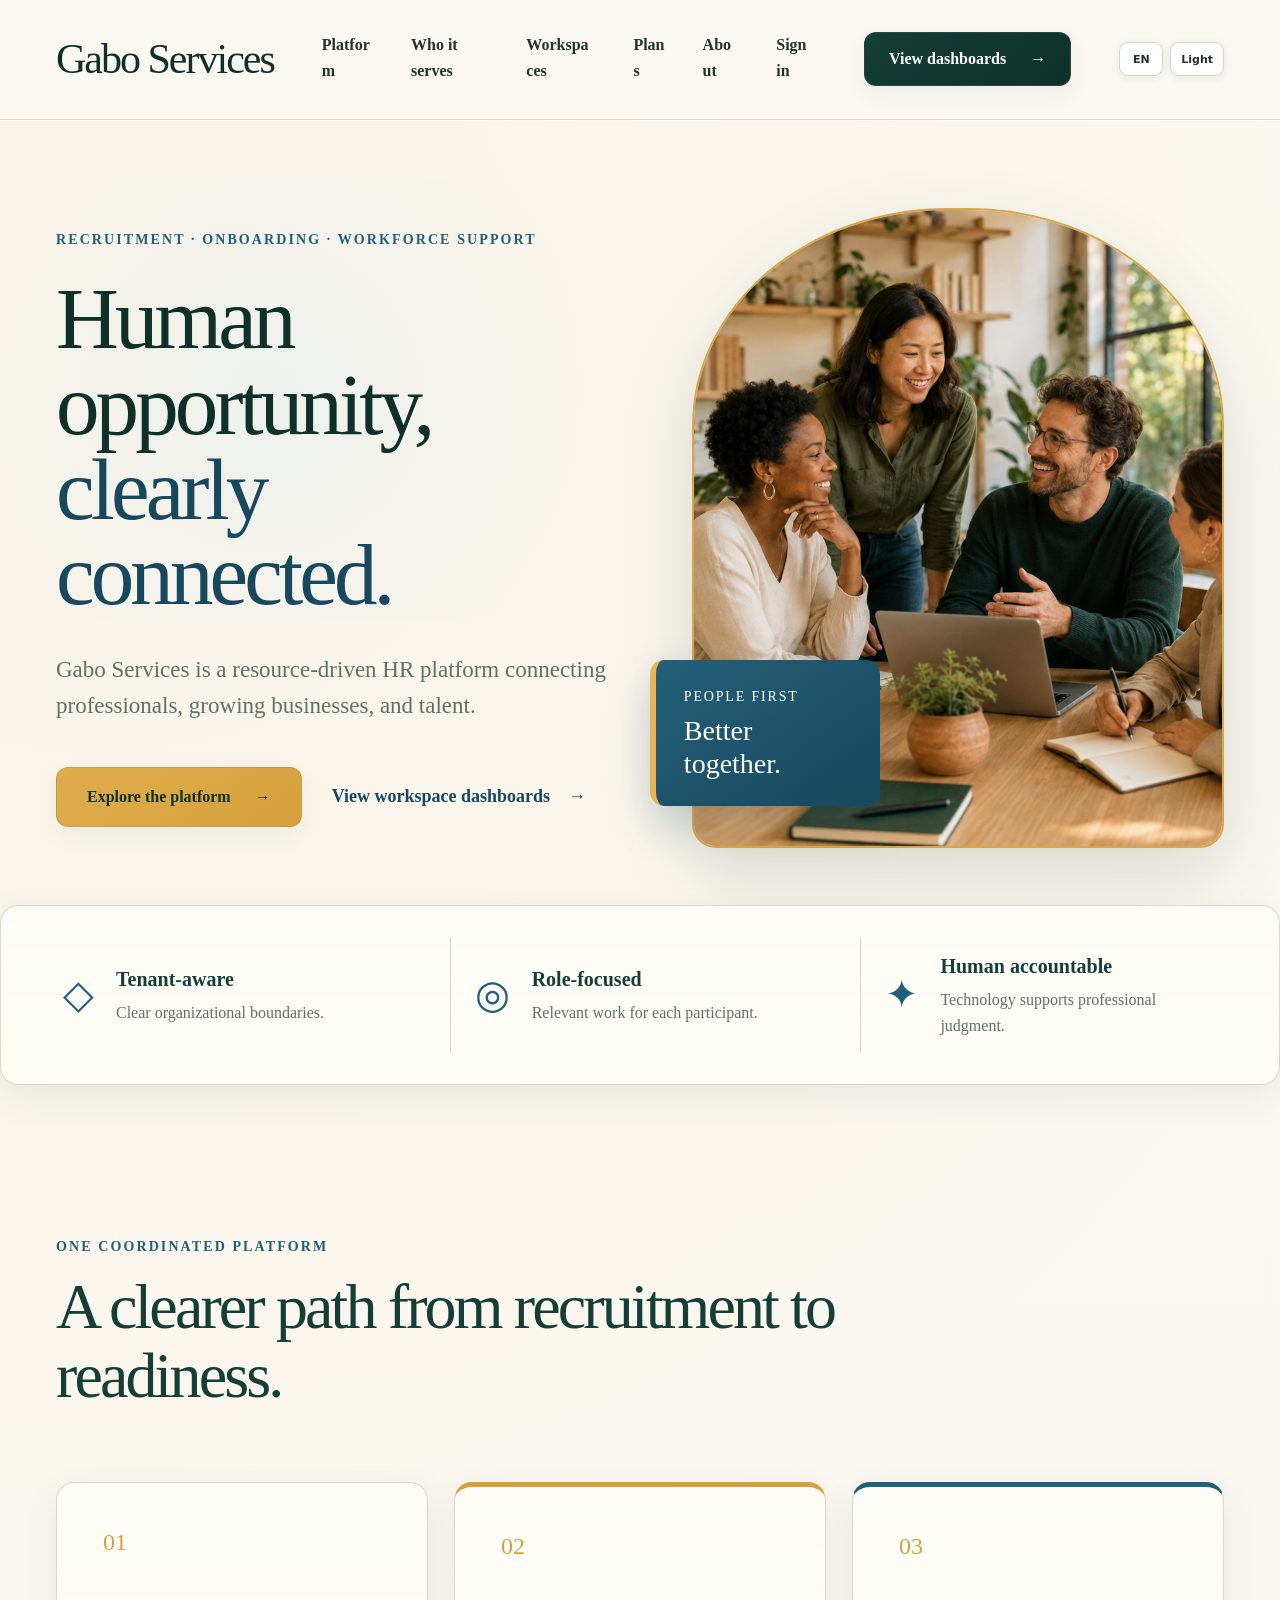
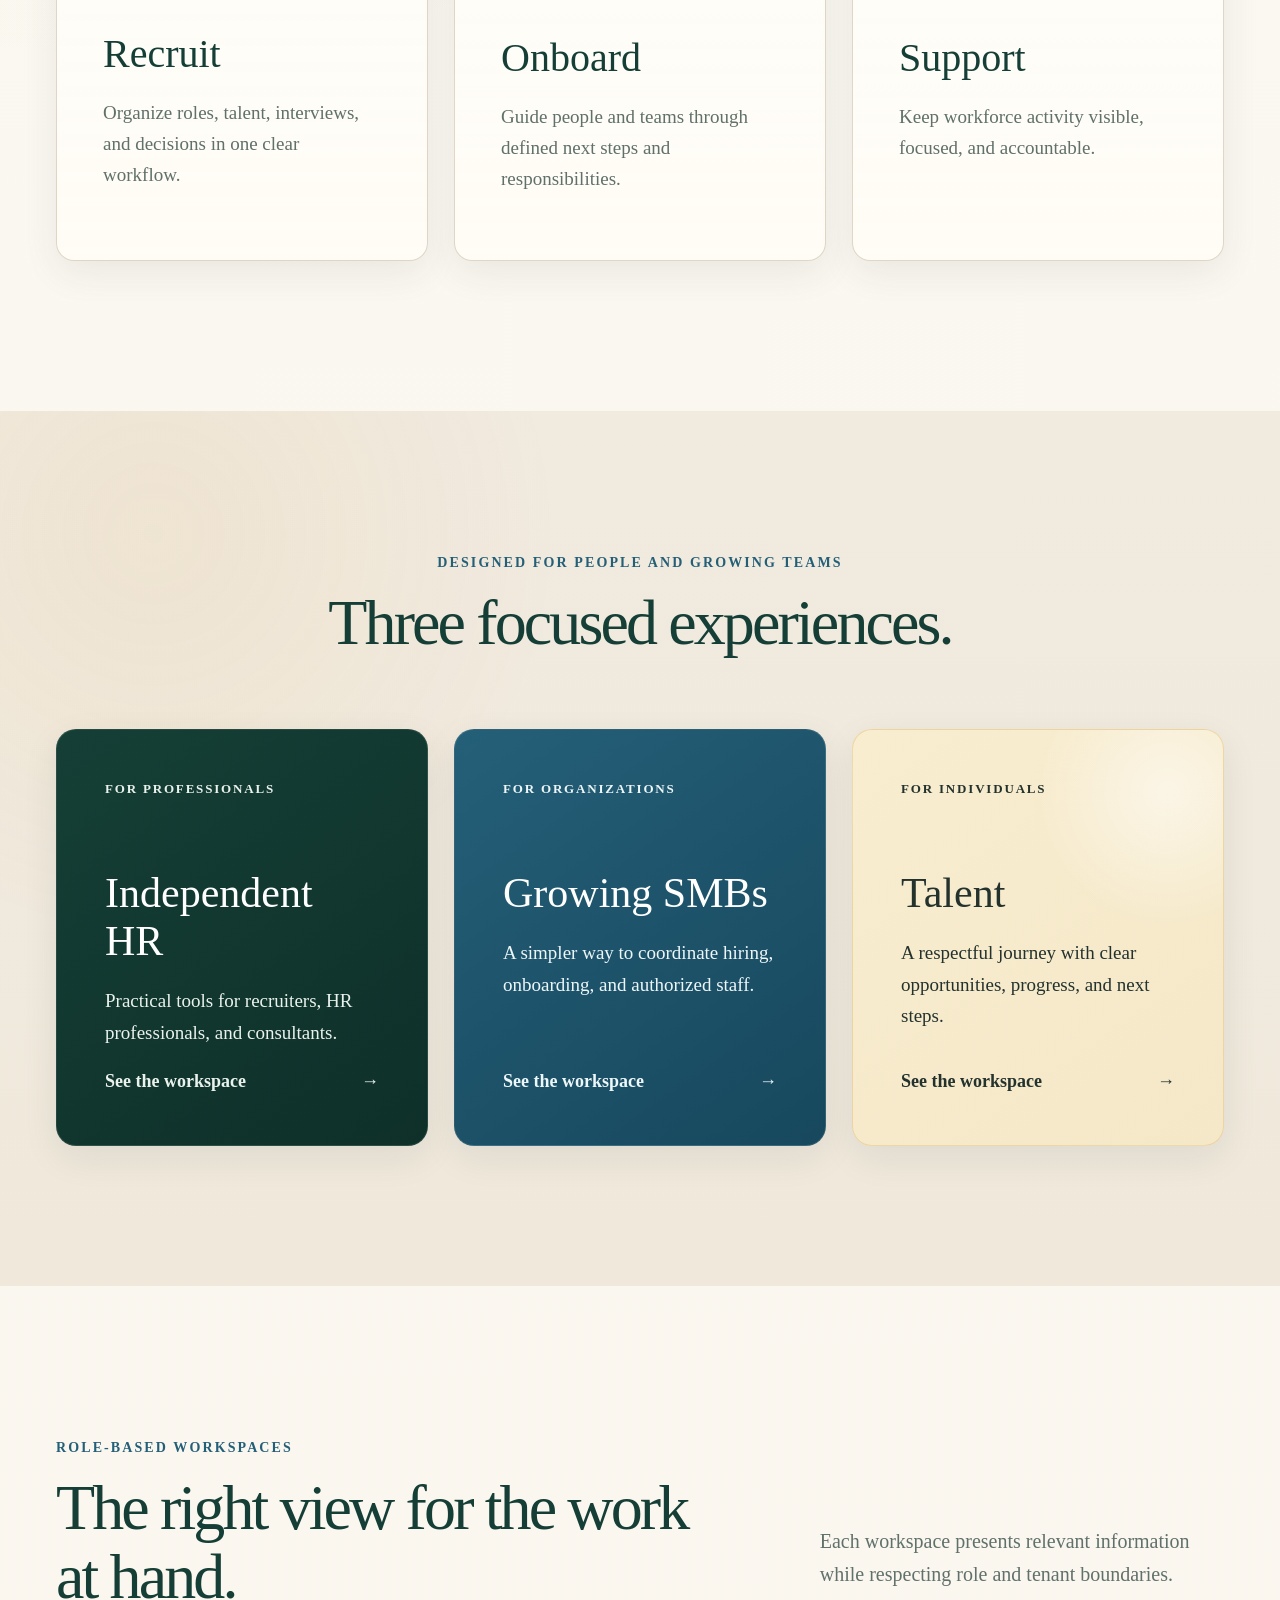
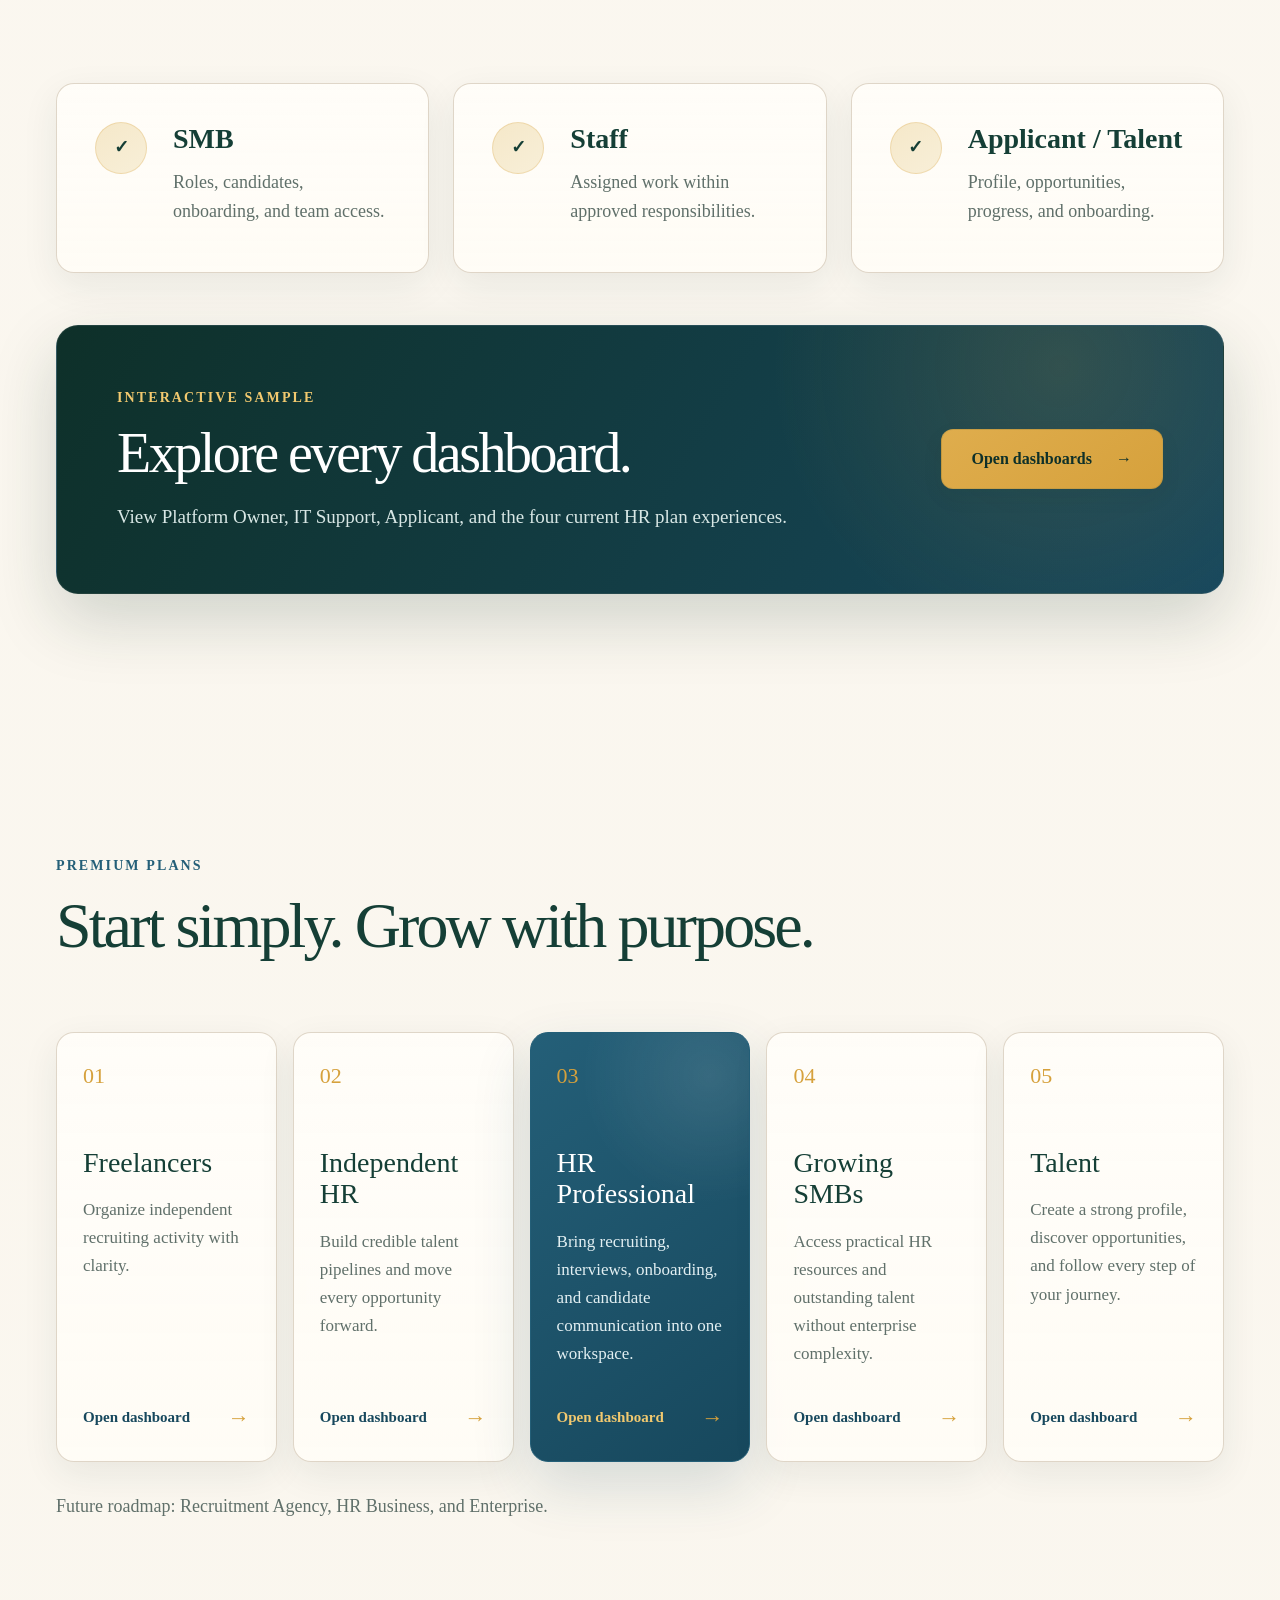
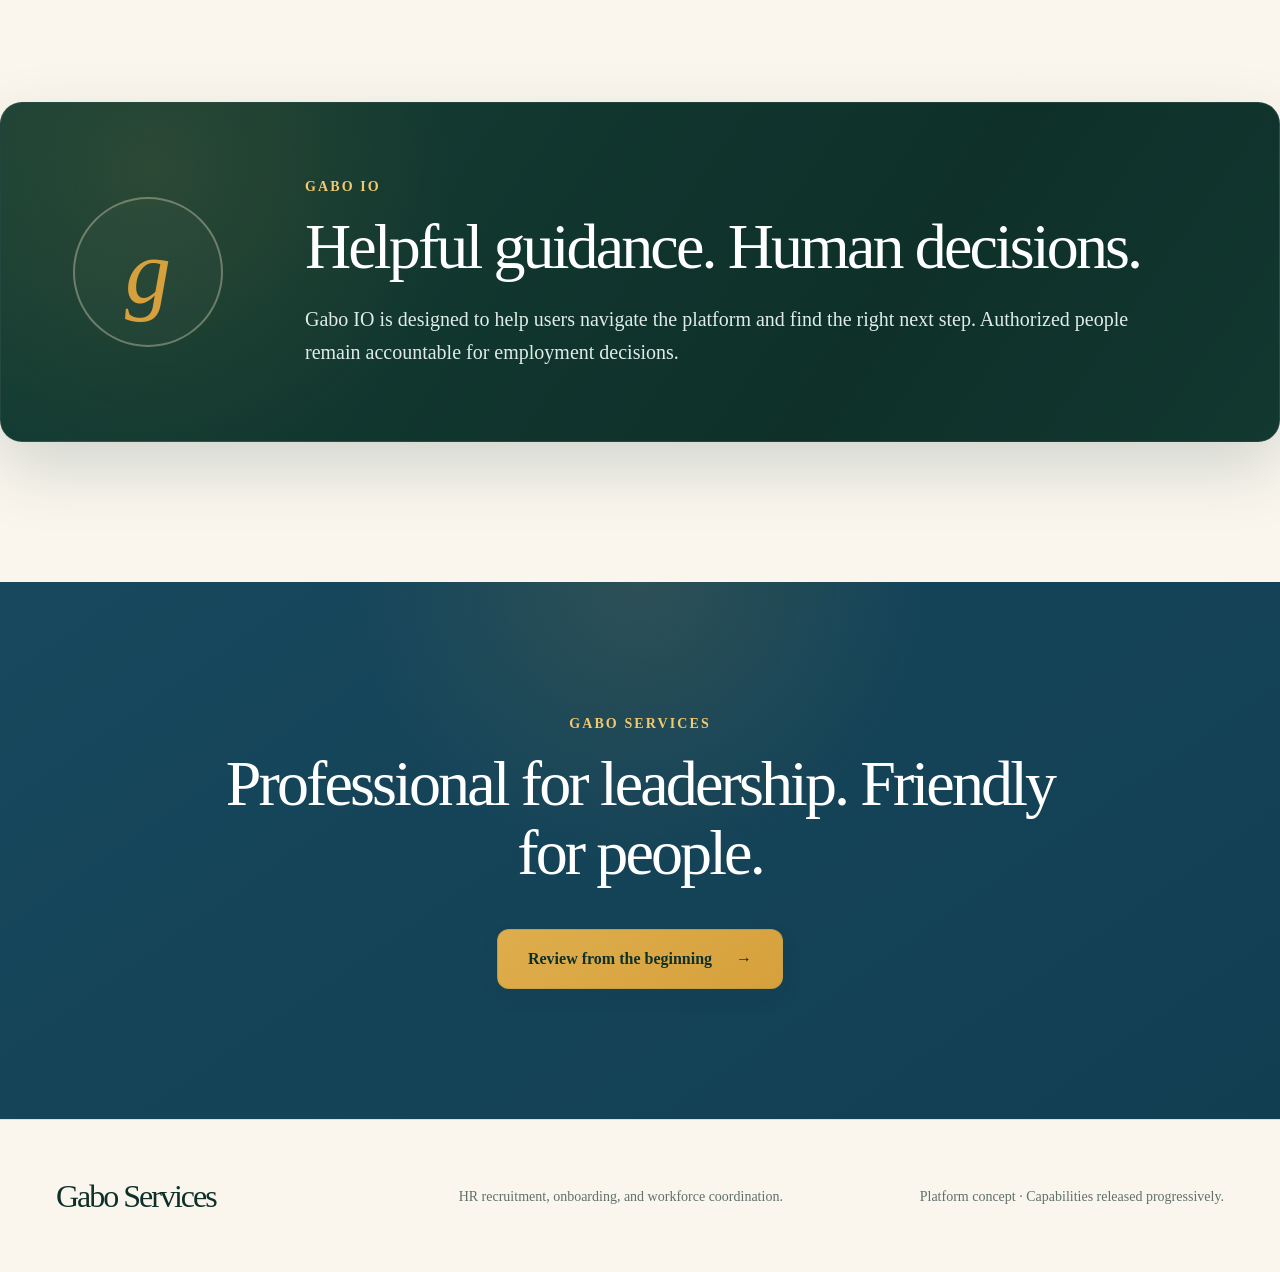
==== commit 4433ff12: "feat(adaptive): link standard in index.html" ====
--- a/index.html
+++ b/index.html
@@ -5,7 +5,7 @@
 
   <meta
     name="viewport"
-    content="width=device-width, initial-scale=1"
+    content="width=device-width, initial-scale=1, viewport-fit=cover"
   >
 
   <title>Gabo Services | Unified HR Platform & Dashboards</title>
@@ -25,6 +25,7 @@
   <link rel="apple-touch-icon" href="coldwhiteagle.jpg">
   <link rel="stylesheet" href="style.css">
   <link rel="stylesheet" href="brand-theme.css">
+  <link rel="stylesheet" href="adaptive.css?v=1">
 <style>
 /* Language and theme controls */
 .ui-preferences{display:flex;align-items:center;gap:7px;z-index:50}
@@ -447,75 +448,25 @@
 
 <script>
 (() => {
-  const root=document.documentElement;
-  const KEY_THEME="gabo-theme",KEY_LANG="gabo-language";
-  const translations={
-    "Search":"Buscar","Notifications":"Notificaciones","Overview":"Resumen","Settings":"Configuración",
-    "Clients":"Clientes","Projects":"Proyectos","Candidates":"Candidatos","Invoices":"Facturas","Documents":"Documentos",
-    "Job requisitions":"Solicitudes de empleo","Talent pool":"Banco de talento","Pipeline":"Proceso","Interviews":"Entrevistas",
-    "Client accounts":"Cuentas de clientes","Placements & fees":"Colocaciones y honorarios","People directory":"Directorio de personal",
-    "Recruiting":"Reclutamiento","Onboarding":"Incorporación","Performance":"Desempeño","Engagement":"Compromiso",
-    "People analytics":"Analítica de personal","Compliance":"Cumplimiento","My team":"Mi equipo","Hiring":"Contratación",
-    "Payroll":"Nómina","Time & attendance":"Tiempo y asistencia","Benefits":"Beneficios","Reports":"Informes",
-    "My overview":"Mi resumen","Profile":"Perfil","Discover jobs":"Descubrir empleos","Saved jobs":"Empleos guardados",
-    "Applications":"Postulaciones","Assessments":"Evaluaciones","Next actions":"Próximas acciones","Best next move":"Mejor próximo paso",
-    "Filter ⌄":"Filtrar ⌄","Item":"Elemento","Status":"Estado","Progress":"Progreso","Today":"Hoy","This week":"Esta semana",
-    "View recommendation →":"Ver recomendación →","Ordered by priority and recent activity":"Ordenado por prioridad y actividad reciente",
-    "3 items to move forward":"3 elementos para avanzar","SMART INSIGHT":"IDEA INTELIGENTE","Light":"Claro","Dark":"Oscuro",
-    "Platform":"Plataforma","Who it serves":"A quién sirve","Workspaces":"Espacios de trabajo","Plans":"Planes","About":"Acerca de",
-    "Sign in":"Iniciar sesión","View dashboards →":"Ver paneles →","Menu":"Menú","Create account":"Crear cuenta",
-    "Recruitment · Onboarding · Workforce support":"Reclutamiento · Incorporación · Apoyo laboral",
-    "Human opportunity,":"Oportunidad humana,","clearly connected.":"claramente conectada.",
-    "Explore the platform →":"Explorar la plataforma →","View workspace dashboards →":"Ver paneles de trabajo →",
-    "People first":"Las personas primero","Better together.":"Mejor juntos.","Tenant-aware":"Consciente del inquilino",
-    "Role-focused":"Enfocado por función","Human accountable":"Responsabilidad humana","One coordinated platform":"Una plataforma coordinada",
-    "Recruit":"Reclutar","Onboard":"Incorporar","Support":"Apoyar","Three focused experiences.":"Tres experiencias enfocadas.",
-    "For professionals":"Para profesionales","For organizations":"Para organizaciones","For individuals":"Para personas",
-    "Independent HR":"RR. HH. independiente","Growing SMBs":"PyMEs en crecimiento","Talent":"Talento","See the workspace →":"Ver el espacio →",
-    "Role-based workspaces":"Espacios por función","The right view for the work at hand.":"La vista correcta para el trabajo actual.",
-    "Staff":"Personal","Applicant / Talent":"Postulante / Talento","Interactive sample":"Muestra interactiva",
-    "Explore every dashboard.":"Explore cada panel.","Open dashboards →":"Abrir paneles →","Premium plans":"Planes premium",
-    "Start simply. Grow with purpose.":"Empiece simple. Crezca con propósito.","Freelancers":"Freelancers",
-    "HR Professional":"Profesional de RR. HH.","Open dashboard →":"Abrir panel →","Helpful guidance. Human decisions.":"Orientación útil. Decisiones humanas.",
-    "Professional for leadership. Friendly for people.":"Profesional para líderes. Amigable para las personas.",
-    "Review from the beginning →":"Revisar desde el inicio →","Workspace":"Espacio de trabajo","Dashboard":"Panel",
-    "Company overview":"Resumen de la empresa","Daily overview":"Resumen diario","Create task":"Crear tarea","Add client":"Agregar cliente",
-    "New project":"Nuevo proyecto","Add candidate":"Agregar candidato","Log time":"Registrar tiempo","New invoice":"Nueva factura",
-    "Upload document":"Subir documento","Open requisition":"Abrir solicitud","Add talent":"Agregar talento","Move candidate":"Mover candidato",
-    "Schedule interview":"Programar entrevista","Record placement":"Registrar colocación","Add person":"Agregar persona",
-    "Create job":"Crear empleo","Start onboarding":"Iniciar incorporación","Create review":"Crear evaluación","Launch pulse":"Lanzar encuesta",
-    "Build report":"Crear informe","Add control":"Agregar control","Add employee":"Agregar empleado","Post job":"Publicar empleo",
-    "Review payroll":"Revisar nómina","Review requests":"Revisar solicitudes","Open enrollment":"Abrir inscripción",
-    "Create report":"Crear informe","Edit profile":"Editar perfil","Set preferences":"Definir preferencias","Compare jobs":"Comparar empleos",
-    "Add application":"Agregar postulación","Start assessment":"Iniciar evaluación"
-  };
-  const original=new WeakMap();
-  let lang=localStorage.getItem(KEY_LANG)||"en";
-  let theme=localStorage.getItem(KEY_THEME)||"light";
-  const translateText=node=>{
-    if(!node.nodeValue||!node.nodeValue.trim()||node.parentElement?.closest("[data-ui-control]"))return;
-    if(!original.has(node))original.set(node,node.nodeValue);
-    const base=original.get(node),trim=base.trim(),mapped=translations[trim];
-    node.nodeValue=lang==="es"&&mapped?base.replace(trim,mapped):base;
-  };
-  const translateTree=scope=>{
-    const walker=document.createTreeWalker(scope,NodeFilter.SHOW_TEXT);
-    let node;while(node=walker.nextNode())translateText(node);
-    root.lang=lang;
-  };
-  const controls=document.createElement("div");
-  controls.className="ui-preferences";controls.dataset.uiControl="";
-  controls.innerHTML='<button class="ui-toggle" id="languageToggle" type="button" aria-label="Cambiar idioma a español">EN</button><button class="ui-toggle" id="themeToggle" type="button" aria-label="Switch to dark theme">Light</button>';
-  const host=document.querySelector(".top-actions")||document.querySelector(".site-header")||document.body;
-  host.appendChild(controls);
-  const languageButton=controls.querySelector("#languageToggle"),themeButton=controls.querySelector("#themeToggle");
-  const applyTheme=()=>{root.dataset.theme=theme;themeButton.textContent=theme==="light"?"Light":"Dark";themeButton.setAttribute("aria-label",theme==="light"?(lang==="es"?"Cambiar a tema oscuro":"Switch to dark theme"):(lang==="es"?"Cambiar a tema claro":"Switch to light theme"));document.querySelector('meta[name="theme-color"]')?.setAttribute("content",theme==="dark"?"#121b22":"#153f36")};
-  const applyLanguage=()=>{languageButton.textContent=lang.toUpperCase();languageButton.setAttribute("aria-label",lang==="en"?"Cambiar idioma a español":"Switch language to English");translateTree(document.body);applyTheme()};
-  languageButton.addEventListener("click",()=>{lang=lang==="en"?"es":"en";localStorage.setItem(KEY_LANG,lang);applyLanguage()});
-  themeButton.addEventListener("click",()=>{theme=theme==="light"?"dark":"light";localStorage.setItem(KEY_THEME,theme);applyTheme()});
-  new MutationObserver(records=>{if(lang!=="es")return;records.forEach(r=>r.addedNodes.forEach(n=>{if(n.nodeType===Node.TEXT_NODE)translateText(n);else if(n.nodeType===Node.ELEMENT_NODE)translateTree(n)}))}).observe(document.body,{childList:true,subtree:true});
-  applyTheme();applyLanguage();
+ const root=document.documentElement,KT="gabo-theme",KL="gabo-language";
+ let lang=localStorage.getItem(KL)||"en",theme=localStorage.getItem(KT)||"light";
+ const pairs=[["Gabo IO is designed to help users navigate the platform and find the right next step. Authorized people remain accountable for employment decisions.","Gabo IO está diseñado para ayudar a los usuarios a navegar por la plataforma y encontrar el próximo paso adecuado. Las personas autorizadas conservan la responsabilidad de las decisiones laborales."],["One focused action can clear today’s largest bottleneck. Open the first item to see the recommended next step.","Una acción enfocada puede resolver el mayor obstáculo de hoy. Abra el primer elemento para ver el próximo paso recomendado."],["Gabo Services is a resource-driven HR platform connecting professionals, growing businesses, and talent.","Gabo Services es una plataforma de recursos humanos impulsada por recursos que conecta a profesionales, empresas en crecimiento y talento."],["Each workspace presents relevant information while respecting role and tenant boundaries.","Cada espacio de trabajo presenta información pertinente y respeta los límites de cada función y organización."],["Bring recruiting, interviews, onboarding, and candidate communication into one workspace.","Reúna el reclutamiento, las entrevistas, la incorporación y la comunicación con candidatos en un solo espacio."],["Create a strong profile, discover opportunities, and follow every step of your journey.","Cree un perfil sólido, descubra oportunidades y siga cada etapa de su trayectoria."],["is prioritized by urgency and impact so you can act without searching through reports.","se prioriza según la urgencia y el impacto para que pueda actuar sin buscar entre informes."],["View Platform Owner, IT Support, Applicant, and the four current HR plan experiences.","Vea las experiencias del Propietario de la plataforma, Soporte de TI, Postulante y los cuatro planes actuales de RR. HH."],["Access practical HR resources and outstanding talent without enterprise complexity.","Acceda a recursos prácticos de RR. HH. y talento sobresaliente sin la complejidad empresarial."],["Connecting businesses, professionals, services and customers around the world.","Conectando empresas, profesionales, servicios y clientes en todo el mundo."],["Organize roles, talent, interviews, and decisions in one clear workflow.","Organice puestos, talento, entrevistas y decisiones en un flujo de trabajo claro."],["A respectful journey with clear opportunities, progress, and next steps.","Una trayectoria respetuosa con oportunidades, avances y próximos pasos claros."],["Guide people and teams through defined next steps and responsibilities.","Guíe a las personas y los equipos mediante próximos pasos y responsabilidades definidos."],["sign-in is not yet available. Please continue with your email address.","todavía no está disponible. Continúe con su correo electrónico."],["A simpler way to coordinate hiring, onboarding, and authorized staff.","Una manera más sencilla de coordinar la contratación, la incorporación y el personal autorizado."],["Build credible talent pipelines and move every opportunity forward.","Construya procesos de talento confiables e impulse cada oportunidad."],["Practical tools for recruiters, HR professionals, and consultants.","Herramientas prácticas para reclutadores, profesionales de RR. HH. y consultores."],["Manage relationships, service health and the next promised action.","Gestione relaciones, calidad del servicio y la próxima acción comprometida."],["Future roadmap: Recruitment Agency, HR Business, and Enterprise.","Hoja de ruta futura: Agencia de reclutamiento, Empresa de RR. HH. y Corporación."],["See scope, delivery risk and milestones without switching tools.","Consulte el alcance, el riesgo de entrega y los hitos sin cambiar de herramienta."],["Search qualified people and build reusable talent communities.","Busque personas calificadas y cree comunidades de talento reutilizables."],["Plan headcount and guide candidates from application to offer.","Planifique la plantilla y guíe a los candidatos desde la postulación hasta la oferta."],["You will continue to your selected dashboard after signing in.","Continuará al panel seleccionado después de iniciar sesión."],["Source, screen and move talent through every client pipeline.","Busque, evalúe y avance talento en el proceso de cada cliente."],["Keep policies, acknowledgements and required actions current.","Mantenga actualizadas las políticas, confirmaciones y acciones obligatorias."],["Give every new hire a clear, complete first-week experience.","Ofrezca a cada nuevo empleado una primera semana clara y completa."],["Focused opportunities selected around your skills and goals.","Oportunidades específicas seleccionadas según sus habilidades y objetivos."],["Complete requested skills checks and share verified results.","Complete las evaluaciones de habilidades solicitadas y comparta resultados verificados."],["Keep important files organized, current and ready to share.","Mantenga los archivos importantes organizados, actualizados y listos para compartir."],["Prioritize open roles, owners, budgets and hiring progress.","Priorice puestos abiertos, responsables, presupuestos y avances de contratación."],["Monitor accepted offers, guarantees and recruiting revenue.","Supervise ofertas aceptadas, garantías e ingresos por reclutamiento."],["Fill priority roles with a consistent candidate experience.","Cubra puestos prioritarios con una experiencia coherente para los candidatos."],["Set up your Gabo Services account to access your workspace.","Configure su cuenta de Gabo Services para acceder a su espacio de trabajo."],["Keep workforce activity visible, focused, and accountable.","Mantenga la actividad laboral visible, enfocada y responsable."],["Create, send and track client billing from completed work.","Cree, envíe y supervise la facturación de clientes por trabajos terminados."],["Coordinate panels, scorecards and candidate communication.","Coordine paneles, evaluaciones y comunicación con candidatos."],["One reliable view of employment, team and contact details.","Una vista confiable de los datos laborales, del equipo y de contacto."],["Resolve exceptions, approve leave and understand coverage.","Resuelva excepciones, apruebe permisos y comprenda la cobertura."],["Turn workforce signals into clear, defensible decisions.","Convierta las señales laborales en decisiones claras y fundamentadas."],["Use current workforce data to answer business questions.","Use datos laborales actuales para responder preguntas empresariales."],["Present your experience, strengths and work preferences.","Presente su experiencia, fortalezas y preferencias laborales."],["You can choose a dashboard after accessing your account.","Puede elegir un panel después de acceder a su cuenta."],["HR recruitment, onboarding, and workforce coordination.","Reclutamiento, incorporación y coordinación de la fuerza laboral."],["Platform concept · Capabilities released progressively.","Concepto de plataforma · Funciones publicadas progresivamente."],["Capture billable work and reimbursable costs by client.","Registre por cliente el trabajo facturable y los gastos reembolsables."],["Understand sentiment and act on the themes that matter.","Comprenda el sentir del equipo y actúe sobre los temas importantes."],["Compare promising roles and decide where to apply next.","Compare puestos prometedores y decida dónde postularse."],["Track every application, next step and employer update.","Supervise cada postulación, próximo paso y actualización del empleador."],["Organize independent recruiting activity with clarity.","Organice con claridad la actividad de reclutamiento independiente."],["See candidates by stage and remove hiring bottlenecks.","Vea candidatos por etapa y elimine obstáculos de contratación."],["Manage enrollment, eligibility and employee questions.","Gestione inscripciones, elegibilidad y consultas de empleados."],["Keep goals, feedback and growth conversations moving.","Mantenga en marcha los objetivos, comentarios y conversaciones de crecimiento."],["Manage employee records and today’s manager actions.","Gestione los registros de empleados y las acciones gerenciales de hoy."],["Sign in to continue to your Gabo Services workspace.","Inicie sesión para continuar a su espacio de trabajo de Gabo Services."],["Profile, opportunities, progress, and onboarding.","Perfil, oportunidades, avances e incorporación."],["Professional for leadership. Friendly for people.","Profesional para líderes. Amigable para las personas."],["Roles, candidates, onboarding, and team access.","Puestos, candidatos, incorporación y acceso del equipo."],["Assigned work within approved responsibilities.","Trabajo asignado dentro de responsabilidades autorizadas."],["Review changes and make the next pay run ready.","Revise los cambios y prepare el próximo ciclo de nómina."],["The decisions that need your attention today.","Las decisiones que requieren su atención hoy."],["The decisions that need your attention today.","Las decisiones que requieren su atención hoy."],["A clearer path from recruitment to readiness.","Un camino más claro desde el reclutamiento hasta la preparación."],["Technology supports professional judgment.","La tecnología respalda el criterio profesional."],["Ordered by priority and recent activity","Ordenado por prioridad y actividad reciente"],["Designed for people and growing teams","Diseñado para personas y equipos en crecimiento"],["The right view for the work at hand.","La vista correcta para el trabajo actual."],["Relevant work for each participant.","Trabajo pertinente para cada participante."],["Capabilities released progressively","Funciones publicadas progresivamente"],["Helpful guidance. Human decisions.","Orientación útil. Decisiones humanas."],["Clear organizational boundaries.","Límites organizacionales claros."],["People operations command center","Centro de gestión de personal"],["Start simply. Grow with purpose.","Empiece simple. Crezca con propósito."],["People Operations Specialist","Especialista en gestión de personal"],["Return to Gabo Services home","Volver al inicio de Gabo Services"],["Policy pack awaiting review","Paquete de políticas pendiente de revisión"],["People, beautifully managed","Personas, gestionadas con excelencia"],["Alternative sign-in methods","Métodos alternativos de inicio de sesión"],["Three focused experiences.","Tres experiencias enfocadas."],["View workspace dashboards","Ver paneles de trabajo"],["Review from the beginning","Revisar desde el inicio"],["Client feedback received","Comentarios del cliente recibidos"],["One coordinated platform","Una plataforma coordinada"],["Explore every dashboard.","Explore cada panel."],["Northstar hiring sprint","Campaña de contratación Northstar"],["Senior Product Designer","Diseñador sénior de producto"],["People Operations Lead","Líder de gestión de personal"],["Independent Recruiter","Reclutador independiente"],["Role-based workspaces","Espacios por función"],["At least 8 characters","Al menos 8 caracteres"],["creating your account","crear su cuenta"],["Your recruiting desk","Su centro de reclutamiento"],["Welcome back, Jordan","Bienvenido de nuevo, Jordan"],["Product organization","Organización de producto"],["Explore the platform","Explorar la plataforma"],["Continue with Google","Continuar con Google"],["Create your account.","Cree su cuenta."],["Recruiting pipeline","Proceso de reclutamiento"],["View recommendation","Ver recomendación"],["changes need review","cambios requieren revisión"],["Warehouse associate","Auxiliar de almacén"],["notifications ready","notificaciones listas"],["Continue with Apple","Continuar con Apple"],["Good morning, Maya","Buenos días, Maya"],["Schedule interview","Programar entrevista"],["Applicant / Talent","Postulante / Talento"],["Interactive sample","Muestra interactiva"],["Forgot my password","Olvidé mi contraseña"],["Back to dashboards","Volver a los paneles"],["Globally connected","Conectados globalmente"],["Compliance center","Centro de cumplimiento"],["Placements & fees","Colocaciones y honorarios"],["Time & attendance","Tiempo y asistencia"],["Active candidates","Candidatos activos"],["Add one reference","Agregue una referencia"],["Time-off coverage","Cobertura de ausencias"],["Consumer / Talent","Consumidor / Talento"],["Human opportunity","Oportunidad humana"],["clearly connected","claramente conectada"],["Workforce support","Apoyo laboral"],["Human accountable","Responsabilidad humana"],["For professionals","Para profesionales"],["For organizations","Para organizaciones"],["See the workspace","Ver el espacio"],["or use your email","o use su correo electrónico"],["Company overview","Resumen de la empresa"],["Client workspace","Espacio de clientes"],["Interview center","Centro de entrevistas"],["Job requisitions","Solicitudes de empleo"],["People directory","Directorio de personal"],["People analytics","Analítica de personal"],["Open requisition","Abrir solicitud"],["Record placement","Registrar colocación"],["Start onboarding","Iniciar incorporación"],["Start assessment","Iniciar evaluación"],["Profile strength","Solidez del perfil"],["Atlas onboarding","Incorporación de Atlas"],["Brightline audit","Auditoría de Brightline"],["interviews today","entrevistas hoy"],["Payroll approval","Aprobación de nómina"],["Talent Associate","Asociado de talento"],["Platform concept","Concepto de plataforma"],["Your destination","Su destino"],["Time & expenses","Tiempo y gastos"],["Upload document","Subir documento"],["Review requests","Revisar solicitudes"],["Open enrollment","Abrir inscripción"],["Set preferences","Definir preferencias"],["Add application","Agregar postulación"],["Monthly revenue","Ingresos mensuales"],["Client accounts","Cuentas de clientes"],["HR Professional","Profesional de RR. HH."],["Better together","Mejor juntos"],["For individuals","Para personas"],["Open dashboards","Abrir paneles"],["View dashboards","Ver paneles"],["Having trouble?","¿Tiene problemas?"],["Forgot my email","Olvidé mi correo"],["Daily overview","Resumen diario"],["Candidate desk","Centro de candidatos"],["Best next move","Mejor próximo paso"],["Move candidate","Mover candidato"],["Review payroll","Revisar nómina"],["Active clients","Clientes activos"],["Placement fees","Honorarios por colocación"],["Open positions","Puestos abiertos"],["Time off today","Ausencias hoy"],["need attention","requieren atención"],["HR Coordinator","Coordinador de RR. HH."],["Task completed","Tarea completada"],["Filters opened","Filtros abiertos"],["No items match","Ningún elemento coincide con"],["Independent HR","RR. HH. independiente"],["Open dashboard","Abrir panel"],["Create account","Crear cuenta"],["Account access","Acceso a la cuenta"],["Your business.","Su empresa."],["Discover jobs","Descubrir empleos"],["Add candidate","Agregar candidato"],["Create review","Crear evaluación"],["Create report","Crear informe"],["Open projects","Proyectos abiertos"],["Open searches","Búsquedas abiertas"],["Payroll ready","Nómina preparada"],["Profile views","Vistas del perfil"],["items pending","elementos pendientes"],["Customer team","Equipo de atención al cliente"],["Task restored","Tarea restaurada"],["SMART INSIGHT","IDEA INTELIGENTE"],["Premium plans","Planes premium"],["Who it serves","A quién sirve"],["Welcome back.","Bienvenido de nuevo."],["Email address","Correo electrónico"],["Your profile","Su perfil"],["Next actions","Próximas acciones"],["Launch pulse","Lanzar encuesta"],["Build report","Crear informe"],["Add employee","Agregar empleado"],["Edit profile","Editar perfil"],["Compare jobs","Comparar empleos"],["Team members","Miembros del equipo"],["this quarter","este trimestre"],["Top quartile","Cuartil superior"],["Next Tuesday","El próximo martes"],["Data Analyst","Analista de datos"],["Needs action","Requiere acción"],["Interviewing","Entrevistando"],["Applications","Postulaciones"],["Growing SMBs","PyMEs en crecimiento"],["Professional","Profesional"],["People first","Las personas primero"],["Tenant-aware","Consciente de la organización"],["Role-focused","Enfocado por función"],["Talent pool","Banco de talento"],["Create task","Crear tarea"],["New project","Nuevo proyecto"],["New invoice","Nueva factura"],["Add control","Agregar control"],["Performance","Desempeño"],["Assessments","Evaluaciones"],["Growing SMB","PyME en crecimiento"],["Independent","Independiente"],["Recruitment","Reclutamiento"],["Freelancers","Freelancers"],["Remember me","Recordarme"],["Saved jobs","Empleos guardados"],["Add client","Agregar cliente"],["Add talent","Agregar talento"],["Add person","Agregar persona"],["Create job","Crear empleo"],["Open roles","Puestos abiertos"],["this month","este mes"],["candidates","candidatos"],["Operations","Operaciones"],["applicants","postulantes"],["Candidates","Candidatos"],["Interviews","Entrevistas"],["Recruiting","Reclutamiento"],["Onboarding","Incorporación"],["Engagement","Compromiso"],["Compliance","Cumplimiento"],["Workspaces","Espacios de trabajo"],["Connected.","Conectada."],["signing in","iniciar sesión"],["Headcount","Plantilla"],["Retention","Retención"],["this week","esta semana"],["in review","en revisión"],["employees","empleados"],["Interview","Entrevista"],["Screening","Evaluación"],["Due today","Vence hoy"],["workspace","espacio de trabajo"],["dashboard","panel"],["This week","Esta semana"],["Documents","Documentos"],["Freelance","Freelance"],["WORKSPACE","ESPACIO DE TRABAJO"],["Full name","Nombre completo"],["Log time","Registrar tiempo"],["Post job","Publicar empleo"],["priority","prioritarios"],["on track","en curso"],["openings","vacantes"],["On track","En curso"],["Priority","Prioridad"],["Sourcing","Búsqueda"],["Progress","Progreso"],["Settings","Configuración"],["Overview","Resumen"],["Projects","Proyectos"],["Invoices","Facturas"],["Pipeline","Proceso"],["Benefits","Beneficios"],["Business","Empresa"],["Platform","Plataforma"],["Password","Contraseña"],["I'm here","Estoy aquí"],["My team","Mi equipo"],["of goal","del objetivo"],["of team","del equipo"],["actions","acciones"],["Healthy","Saludable"],["Review ","Revisar "],["Clients","Clientes"],["Payroll","Nómina"],["Reports","Informes"],["Profile","Perfil"],["Recruit","Reclutar"],["Onboard","Incorporar"],["Support","Apoyar"],["Sign in","Iniciar sesión"],["points","puntos"],["people","personas"],["Hybrid","Híbrido"],["Remote","Remoto"],["Review","Revisar"],["opened","abierto"],["Filter","Filtrar"],["Status","Estado"],["Search","Buscar"],["Hiring","Contratación"],["HR Pro","RR. HH. Pro"],["Talent","Talento"],["today","hoy"],["Saved","Guardado"],["Today","Hoy"],["Staff","Personal"],["Plans","Planes"],["About","Acerca de"],["after","después de"],["Light","Claro"],["Item","Elemento"],["Solo","Individual"],["Menu","Menú"],["Dark","Oscuro"]];
+ const original=new WeakMap();
+ const extra=[["3 items to move forward","3 elementos para avanzar"],["Recommendation opened","Recomendación abierta"],["Settings opened","Configuración abierta"],["Dashboard navigation","Navegación del panel"],["Dashboard roles","Funciones del panel"],["Search screen","Buscar en la pantalla"],["Unified HR Platform & Dashboards","Plataforma y paneles unificados de RR. HH."],["Sign in or create a Gabo Services account to continue to your dashboard.","Inicie sesión o cree una cuenta de Gabo Services para continuar a su panel."]];
+ const convert=s=>lang==="es"?extra.concat(pairs).reduce((v,p)=>v.split(p[0]).join(p[1]),s):s;
+ const translateNode=n=>{if(!n.nodeValue||!n.nodeValue.trim()||n.parentElement?.closest("[data-ui-control]"))return;if(!original.has(n))original.set(n,n.nodeValue);const raw=original.get(n),lead=(raw.match(/^\s*/)||[""])[0],tail=(raw.match(/\s*$/)||[""])[0],clean=raw.trim().replace(/\s+/g," ");n.nodeValue=lead+convert(clean)+tail};
+ const translateTree=s=>{const w=document.createTreeWalker(s,NodeFilter.SHOW_TEXT);let n;while(n=w.nextNode())translateNode(n);root.lang=lang;document.querySelectorAll("[placeholder]").forEach(e=>{if(!e.dataset.enPlaceholder)e.dataset.enPlaceholder=e.placeholder;e.placeholder=convert(e.dataset.enPlaceholder)});document.querySelectorAll("[aria-label]").forEach(e=>{if(e.closest("[data-ui-control]"))return;if(!e.dataset.enAria)e.dataset.enAria=e.getAttribute("aria-label");e.setAttribute("aria-label",convert(e.dataset.enAria))})};
+ let controls=document.querySelector(".ui-preferences");
+ if(!controls){controls=document.createElement("div");controls.className="ui-preferences";controls.dataset.uiControl="";controls.innerHTML='<button class="ui-toggle" id="languageToggle" type="button">EN</button><button class="ui-toggle" id="themeToggle" type="button">Light</button>';(document.querySelector(".top-actions")||document.querySelector(".site-header")||document.querySelector(".auth-side")||document.body).appendChild(controls)}
+ const lb=controls.querySelector("#languageToggle"),tb=controls.querySelector("#themeToggle");
+ const applyTheme=()=>{root.dataset.theme=theme;tb.textContent=theme==="light"?(lang==="es"?"Claro":"Light"):(lang==="es"?"Oscuro":"Dark");tb.setAttribute("aria-label",theme==="light"?(lang==="es"?"Cambiar a tema oscuro":"Switch to dark theme"):(lang==="es"?"Cambiar a tema claro":"Switch to light theme"));document.querySelector('meta[name="theme-color"]')?.setAttribute("content",theme==="dark"?"#121b22":"#153f36")};
+ const applyLang=()=>{lb.textContent=lang.toUpperCase();lb.setAttribute("aria-label",lang==="en"?"Cambiar idioma a español":"Switch language to English");if(!root.dataset.enTitle)root.dataset.enTitle=document.title;document.title=convert(root.dataset.enTitle);const md=document.querySelector('meta[name="description"]');if(md){if(!md.dataset.enContent)md.dataset.enContent=md.content;md.content=convert(md.dataset.enContent)}translateTree(document.body);applyTheme()};
+ lb.onclick=()=>{lang=lang==="en"?"es":"en";localStorage.setItem(KL,lang);applyLang()};
+ tb.onclick=()=>{theme=theme==="light"?"dark":"light";localStorage.setItem(KT,theme);applyTheme()};
+ new MutationObserver(rs=>rs.forEach(r=>r.addedNodes.forEach(n=>{if(n.nodeType===3)translateNode(n);else if(n.nodeType===1)translateTree(n)}))).observe(document.body,{childList:true,subtree:true});
+ applyTheme();applyLang();
 })();
 </script>
+  <script src="adaptive.js?v=1" defer></script>
 </body>
 </html>
--- a/adaptive.css
+++ b/adaptive.css
@@ -0,0 +1,96 @@
+/*
+ * Gabo Services Adaptive Screen Standard v1
+ * Shared by public pages and role workspaces. Page-specific CSS remains authoritative.
+ */
+:root{
+  --gs-viewport-width:100vw;
+  --gs-available-height:100vh;
+  --gs-safe-top:env(safe-area-inset-top,0px);
+  --gs-safe-right:env(safe-area-inset-right,0px);
+  --gs-safe-bottom:env(safe-area-inset-bottom,0px);
+  --gs-safe-left:env(safe-area-inset-left,0px);
+  --gs-adaptive-gutter:clamp(16px,3.5vw,64px);
+  --gs-adaptive-gap:clamp(14px,2vw,28px);
+  --gs-readable-line:72ch;
+}
+
+html{
+  min-width:0;
+  overflow-wrap:break-word;
+  -webkit-text-size-adjust:100%;
+  text-size-adjust:100%;
+}
+
+body{
+  width:100%;
+  min-width:0;
+  overflow-x:hidden;
+}
+
+@supports (overflow:clip){body{overflow-x:clip}}
+
+*,*::before,*::after{min-width:0}
+img,picture,video,canvas,svg,iframe{max-width:100%;height:auto}
+input,select,textarea,button{max-width:100%;font:inherit}
+pre,code{white-space:pre-wrap;overflow-wrap:anywhere}
+table{max-width:100%;border-collapse:collapse}
+
+.app,.shell,.workspace,.work,.content,.main,.page,.page-shell,
+.dashboard-grid,.grid,.metrics,.panel,.card,.section,.section-inner,
+.hero,.hero-copy,.hero-visual,.task-grid,.profile-grid,.profile-metrics,
+.stage-grid,.workspace-grid,.audience-grid,.plans-grid,.principles,
+.auth-shell,.auth-side,.global-side,.auth-card{min-width:0}
+
+[data-scroll-region],.table-wrap,.table-responsive{max-width:100%;overflow-x:auto;-webkit-overflow-scrolling:touch}
+
+/* Wide PCs and large laptop screens */
+@media (min-width:1440px){
+  :root{--gs-adaptive-gutter:clamp(40px,4vw,80px);--gs-adaptive-gap:clamp(20px,2vw,32px)}
+  .content,.section,.task-grid{width:100%;max-width:1920px;margin-inline:auto}
+}
+
+/* Standard PCs and laptops */
+@media (min-width:1024px) and (max-width:1439px){
+  :root{--gs-adaptive-gutter:clamp(24px,3vw,48px)}
+}
+
+/* Tablets and 200% desktop zoom */
+@media (min-width:600px) and (max-width:1023px){
+  :root{--gs-adaptive-gutter:clamp(20px,4vw,36px)}
+  .stage-grid,.workspace-grid,.audience-grid,.plans-grid{grid-template-columns:repeat(2,minmax(0,1fr))}
+  .hero,.welcome,.profile-hero{align-items:flex-start}
+  .site-header,.topbar,.top,.profile-header{padding-inline:var(--gs-adaptive-gutter)}
+}
+
+/* Mobile phones, narrow tablets, and high desktop zoom */
+@media (max-width:599px){
+  :root{--gs-adaptive-gutter:clamp(14px,4.5vw,22px);--gs-adaptive-gap:14px}
+  .dashboard-grid,.grid,.metrics,.profile-grid,.profile-metrics,.stage-grid,
+  .workspace-grid,.audience-grid,.plans-grid,.principles,.hero,.auth-shell{grid-template-columns:minmax(0,1fr)}
+  .site-header,.topbar,.top,.profile-header,.task-header{padding-inline:var(--gs-adaptive-gutter)}
+  .hero-actions,.actions,.dialog-actions,.apply-actions{align-items:stretch}
+  .hero-actions>.button,.actions>button,.actions>a{width:100%}
+  h1,h2,h3,p,a,button,label,span,strong,small{overflow-wrap:anywhere}
+  dialog{max-width:calc(100vw - 24px);max-height:calc(var(--gs-available-height) - 24px);margin:auto}
+}
+
+/* Touch screens: reliable targets without changing pointer layouts. */
+@media (pointer:coarse){
+  button,[role="button"],input[type="button"],input[type="submit"],summary{min-height:44px}
+  a.nav,a.button,.section-nav a,.mobile-menu nav a{min-height:44px}
+}
+
+/* Landscape phones need vertical economy more than smaller typography. */
+@media (max-height:500px) and (orientation:landscape){
+  :root{--gs-adaptive-gap:12px}
+  .hero,.section,.content{min-height:0;padding-block:24px}
+}
+
+@media (prefers-reduced-motion:reduce){
+  html{scroll-behavior:auto}
+  *,*::before,*::after{scroll-behavior:auto!important;animation-duration:.01ms!important;animation-iteration-count:1!important;transition-duration:.01ms!important}
+}
+
+@media (forced-colors:active){
+  button,a,input,select,textarea,summary{forced-color-adjust:auto}
+}
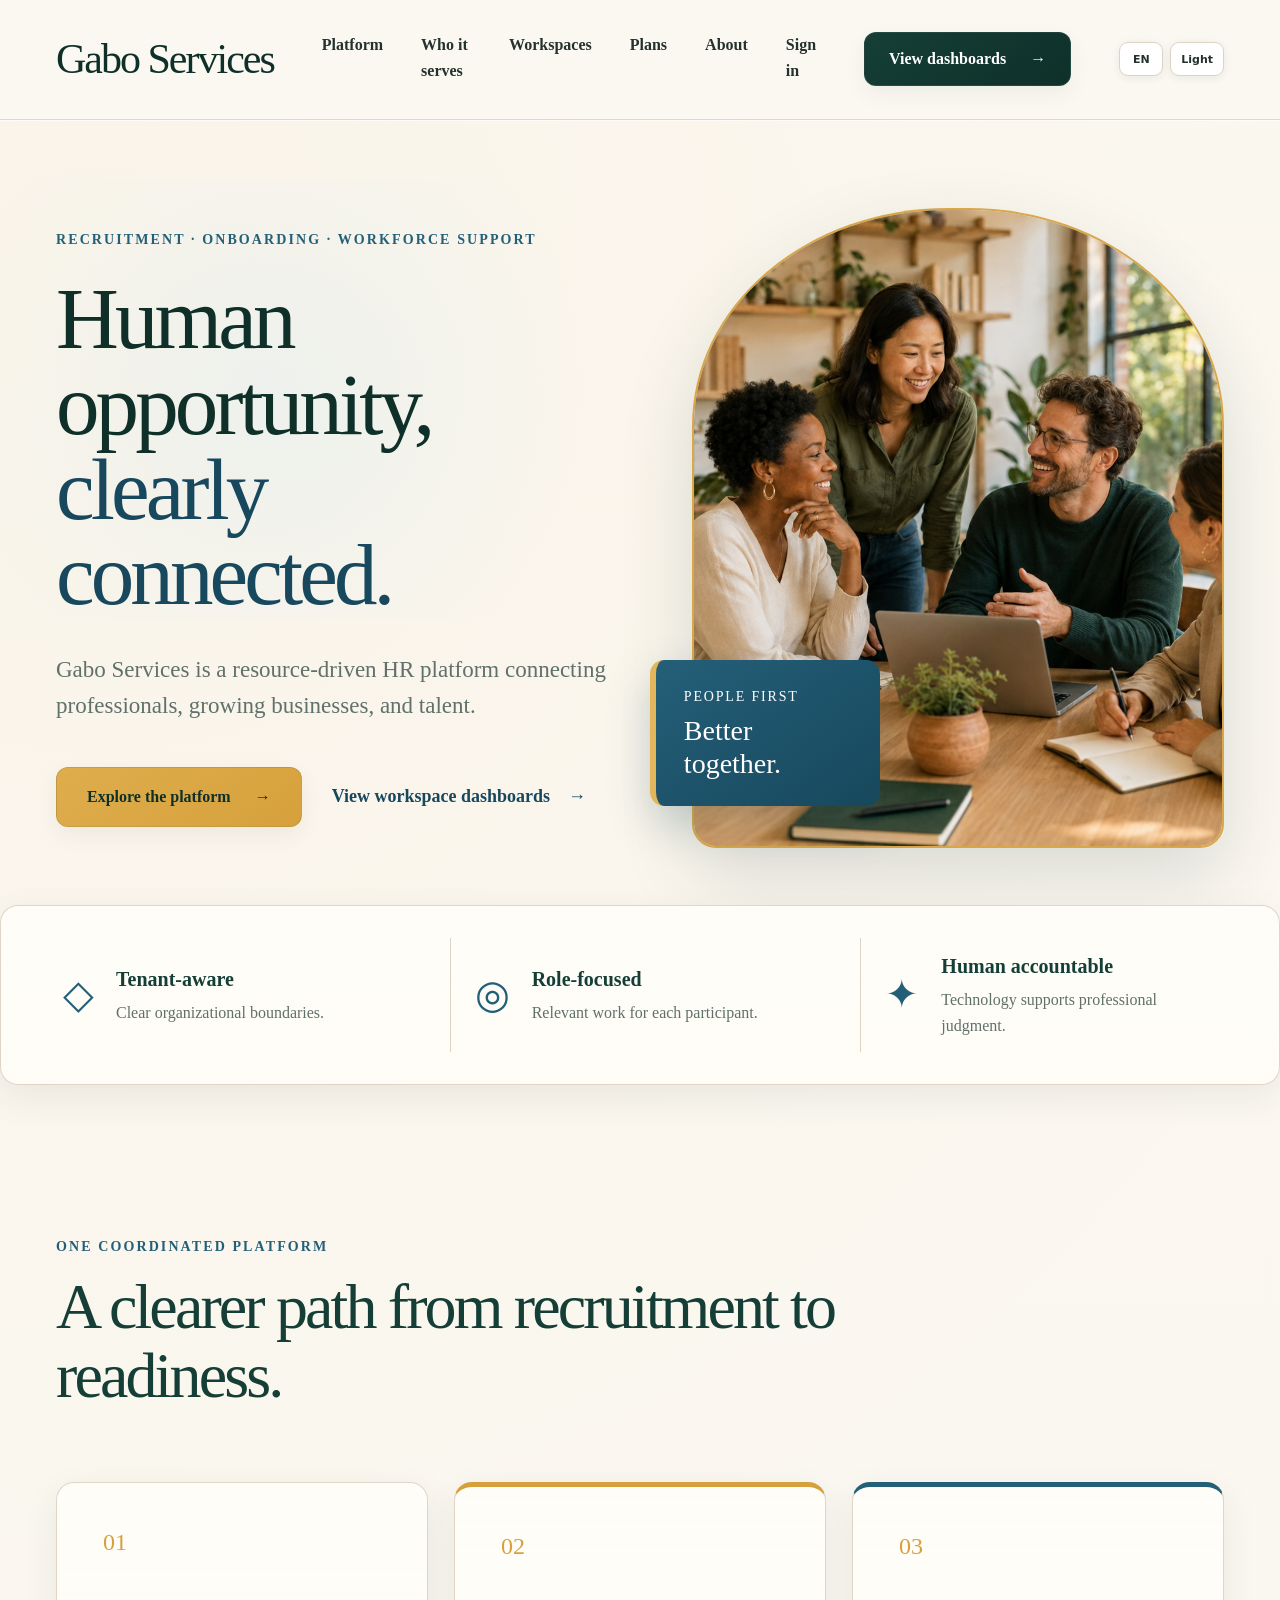
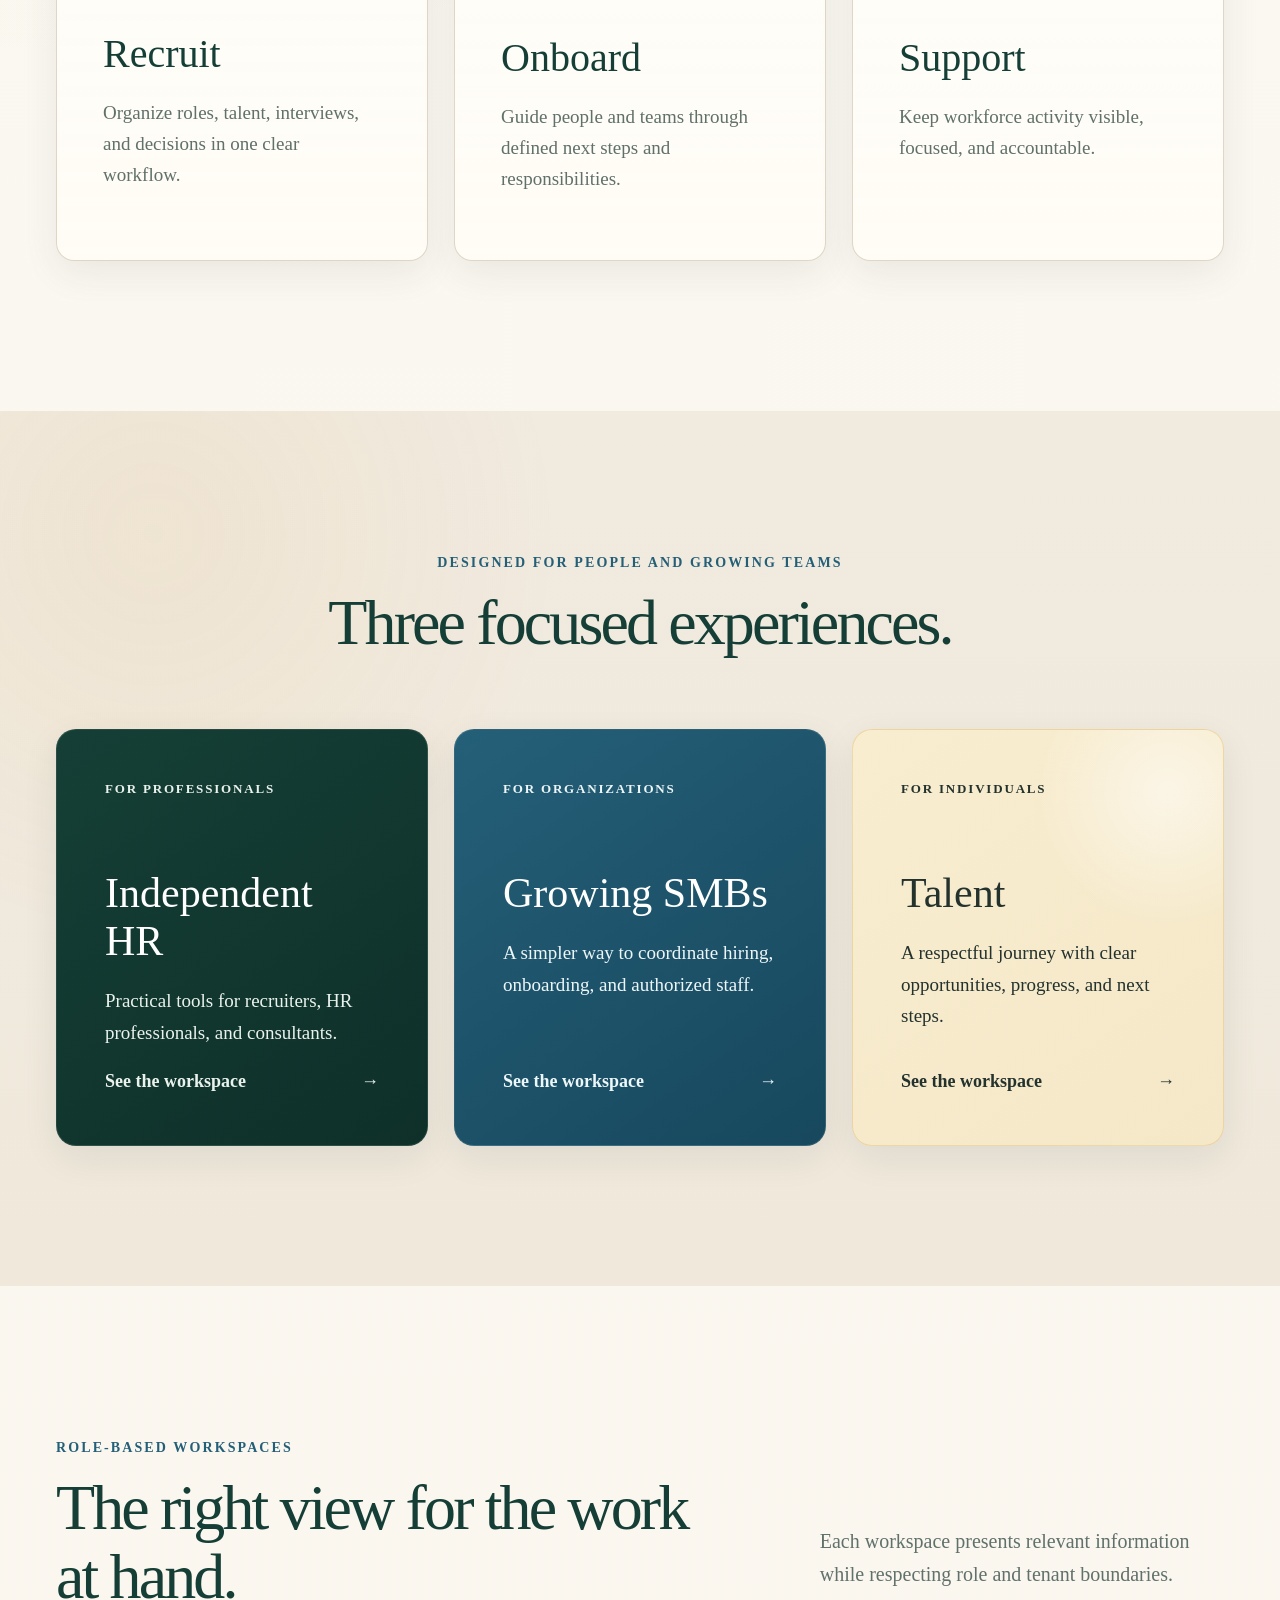
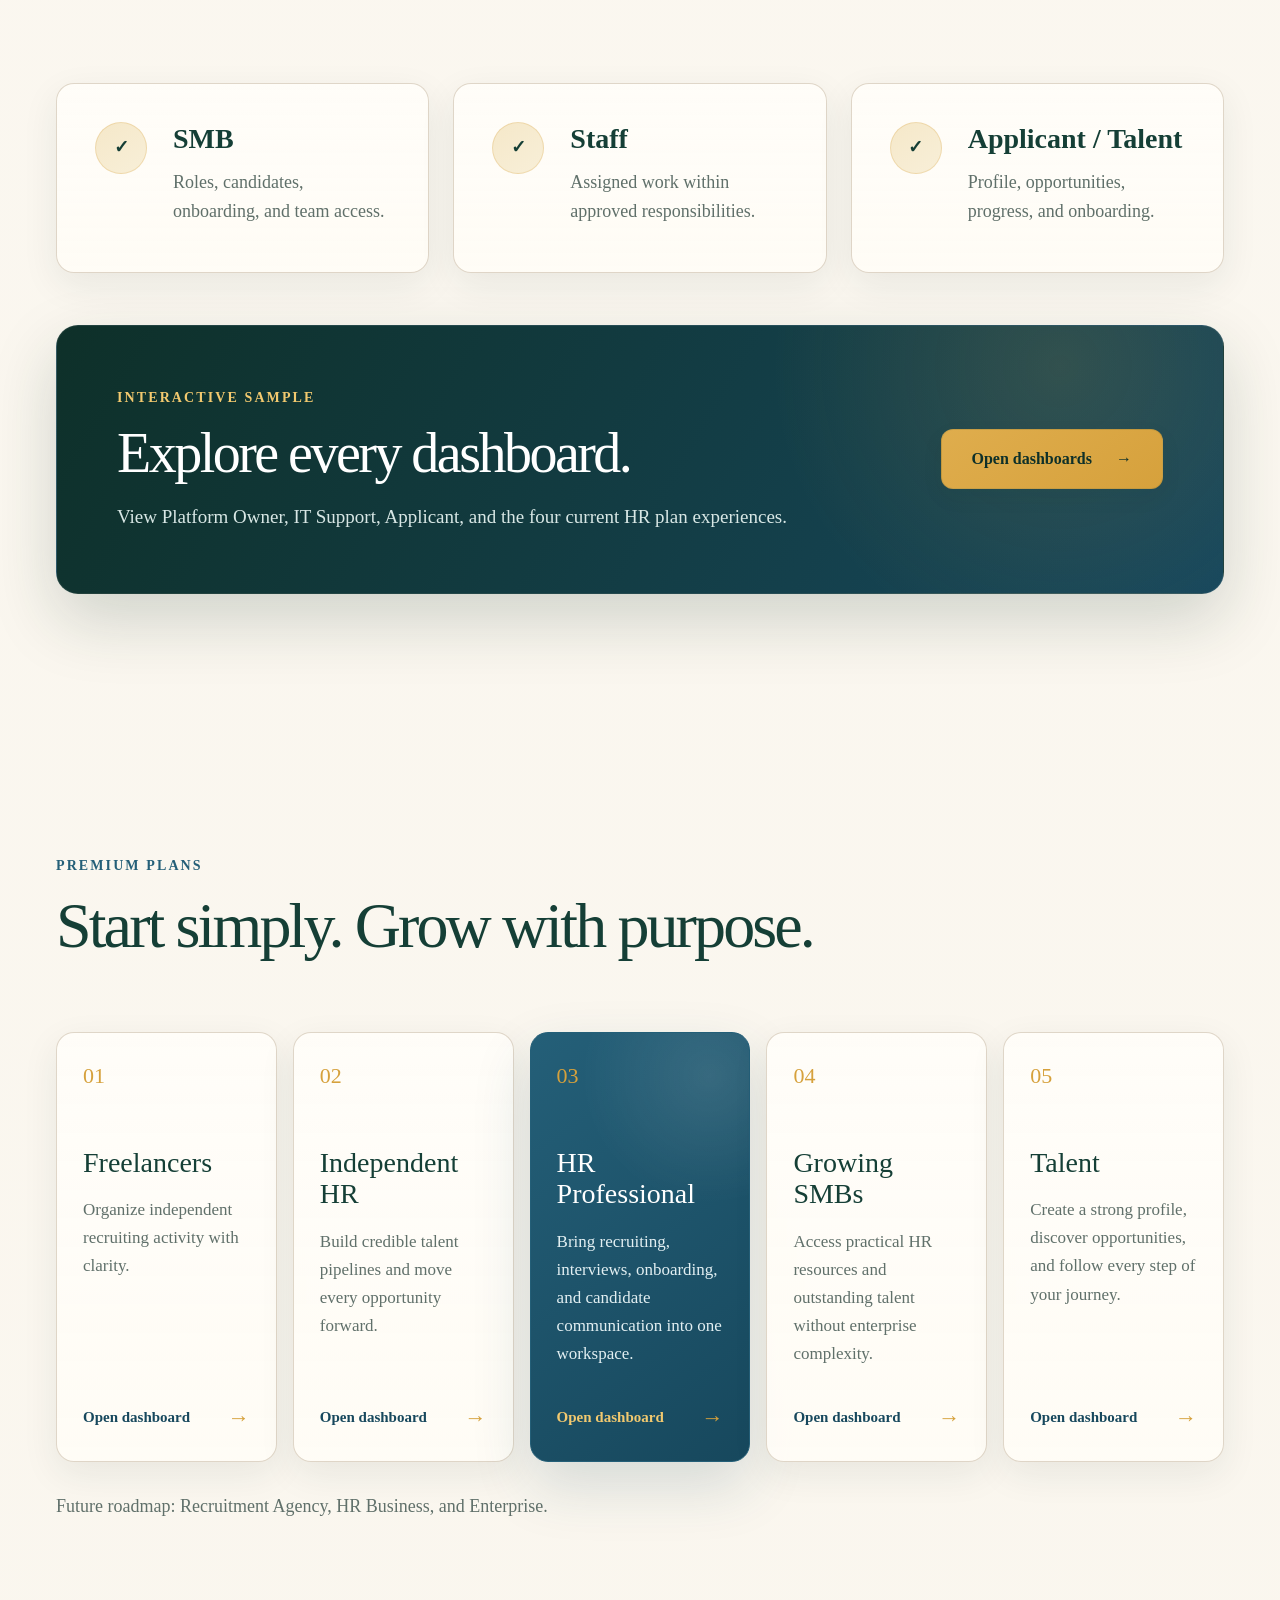
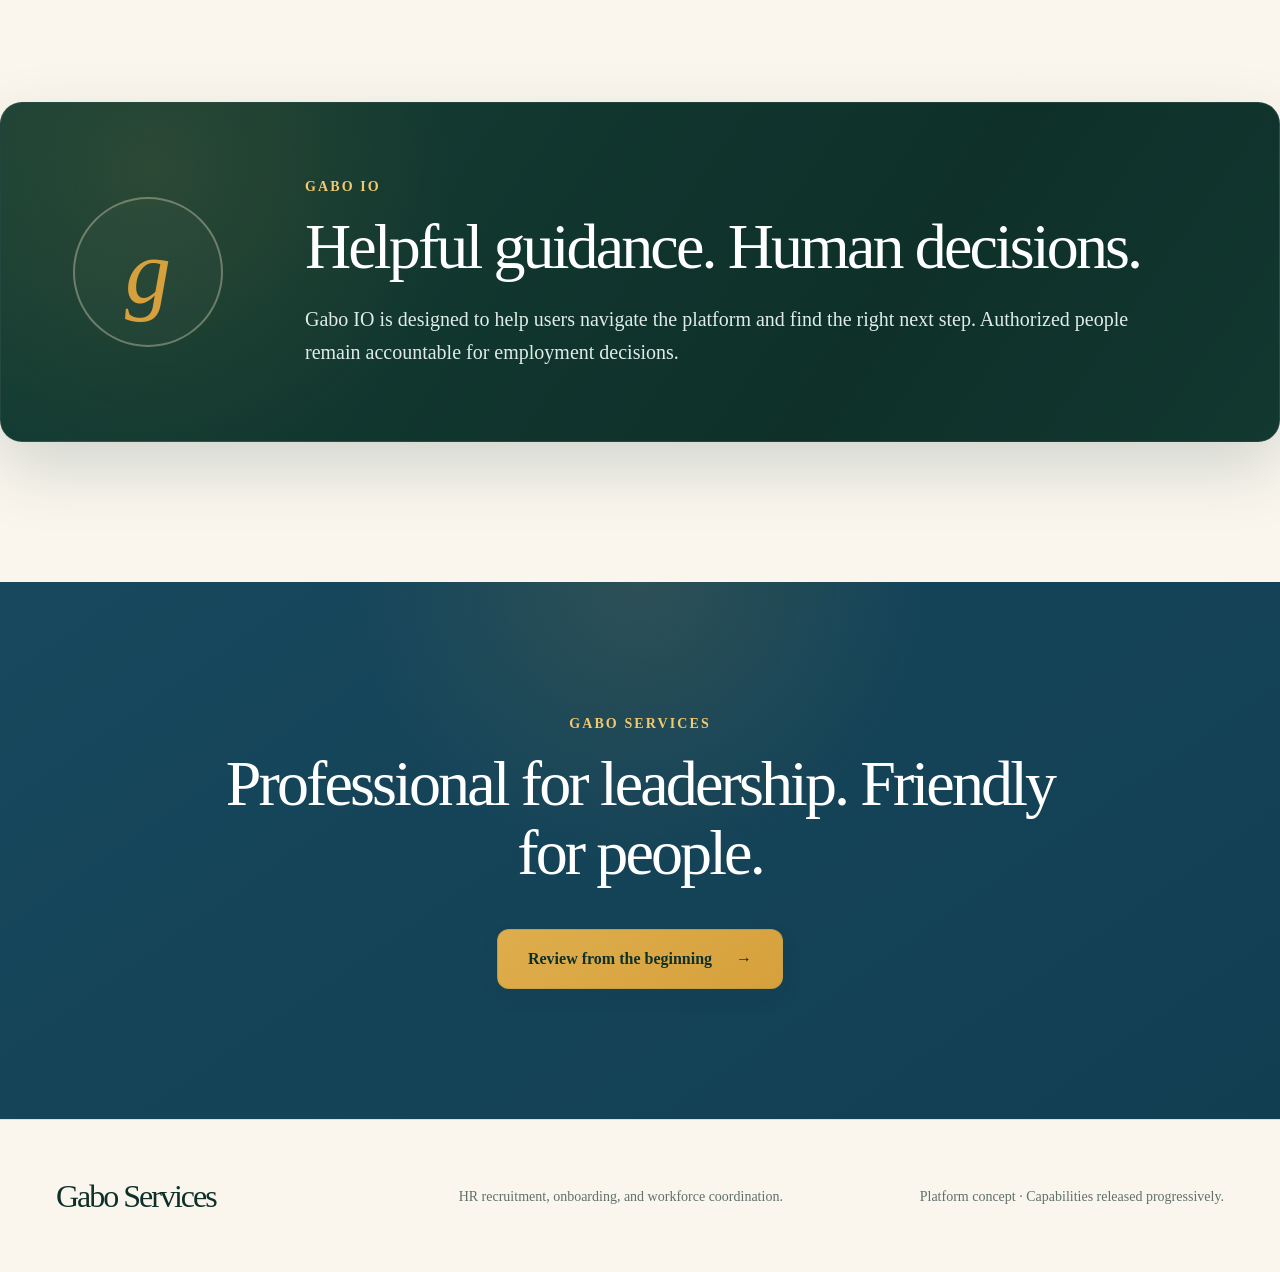
==== commit 90aafd9e: "chore(screens): update file paths in index.html" ====
--- a/index.html
+++ b/index.html
@@ -25,7 +25,7 @@
   <link rel="apple-touch-icon" href="coldwhiteagle.jpg">
   <link rel="stylesheet" href="style.css">
   <link rel="stylesheet" href="brand-theme.css">
-  <link rel="stylesheet" href="adaptive.css?v=1">
+  <link rel="stylesheet" href="screens/adaptive.css?v=1">
 <style>
 /* Language and theme controls */
 .ui-preferences{display:flex;align-items:center;gap:7px;z-index:50}
@@ -467,6 +467,6 @@
  applyTheme();applyLang();
 })();
 </script>
-  <script src="adaptive.js?v=1" defer></script>
+  <script src="screens/adaptive.js?v=1" defer></script>
 </body>
 </html>
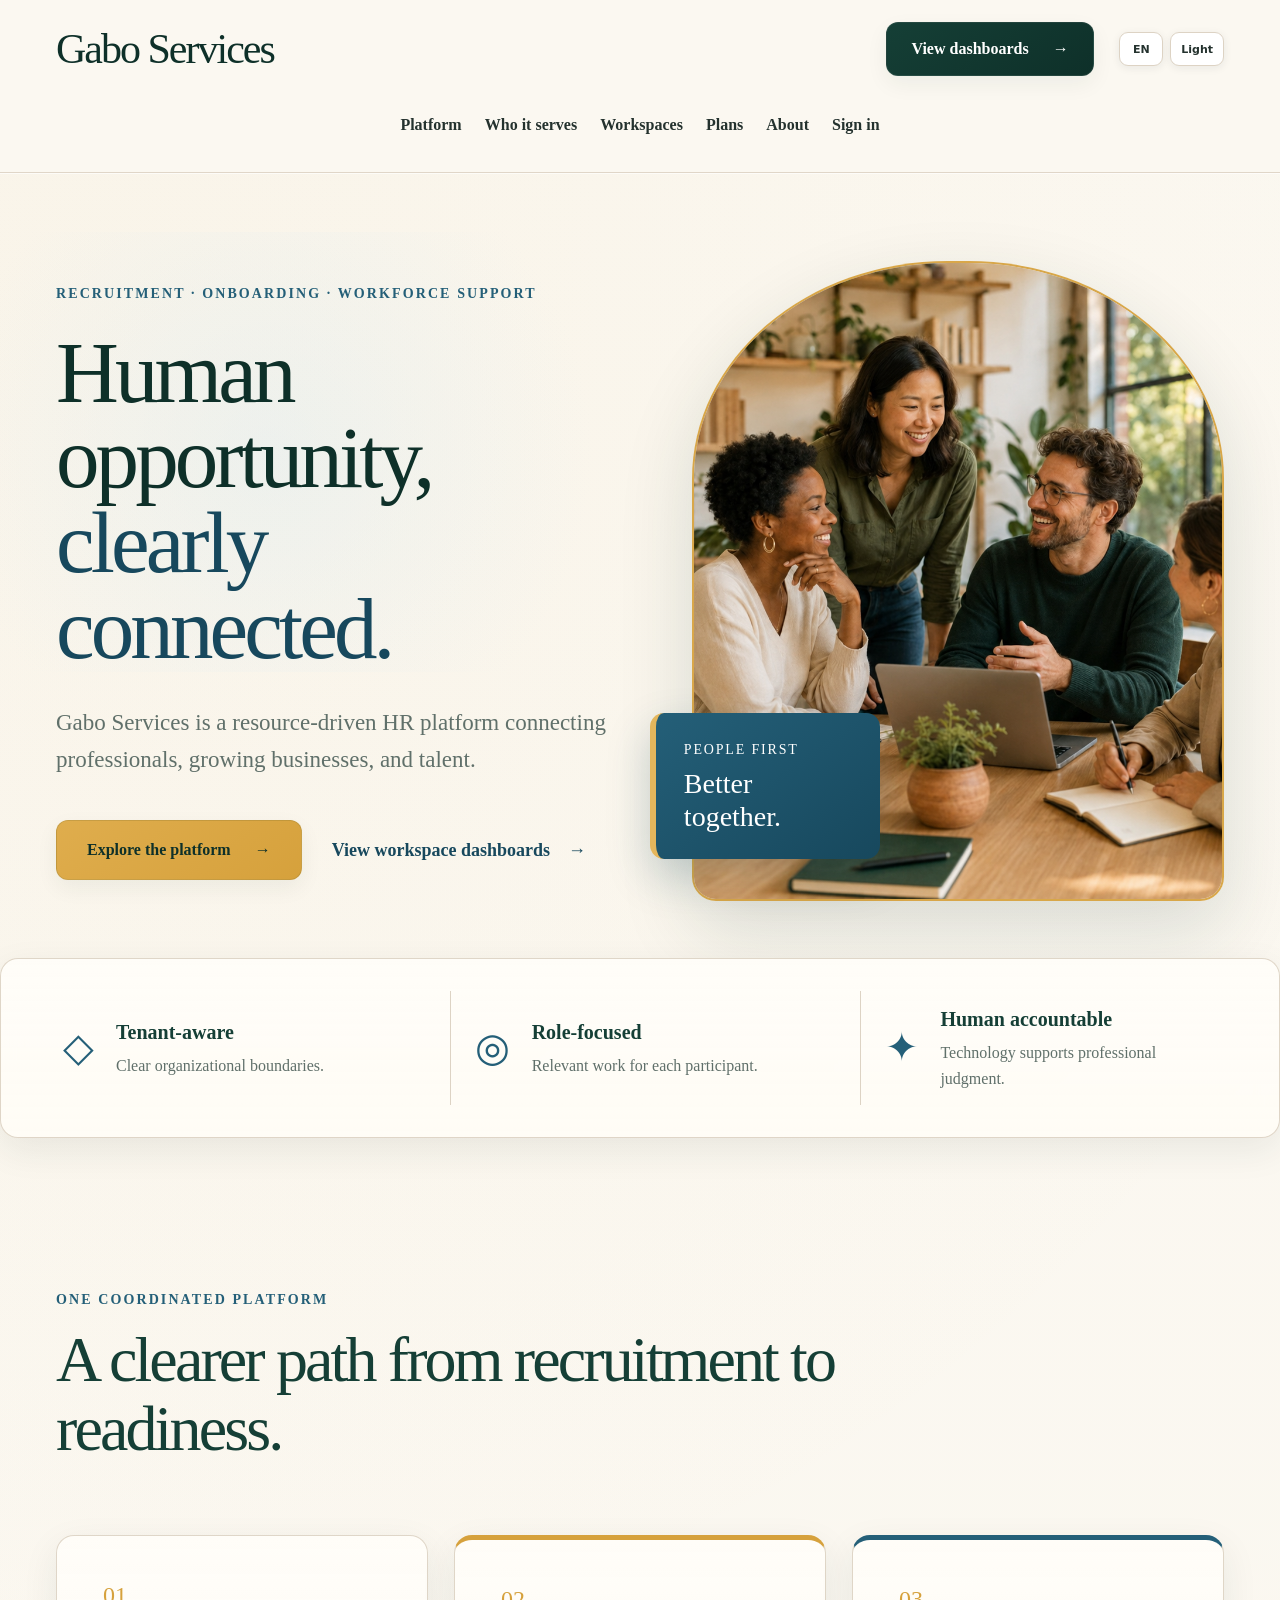
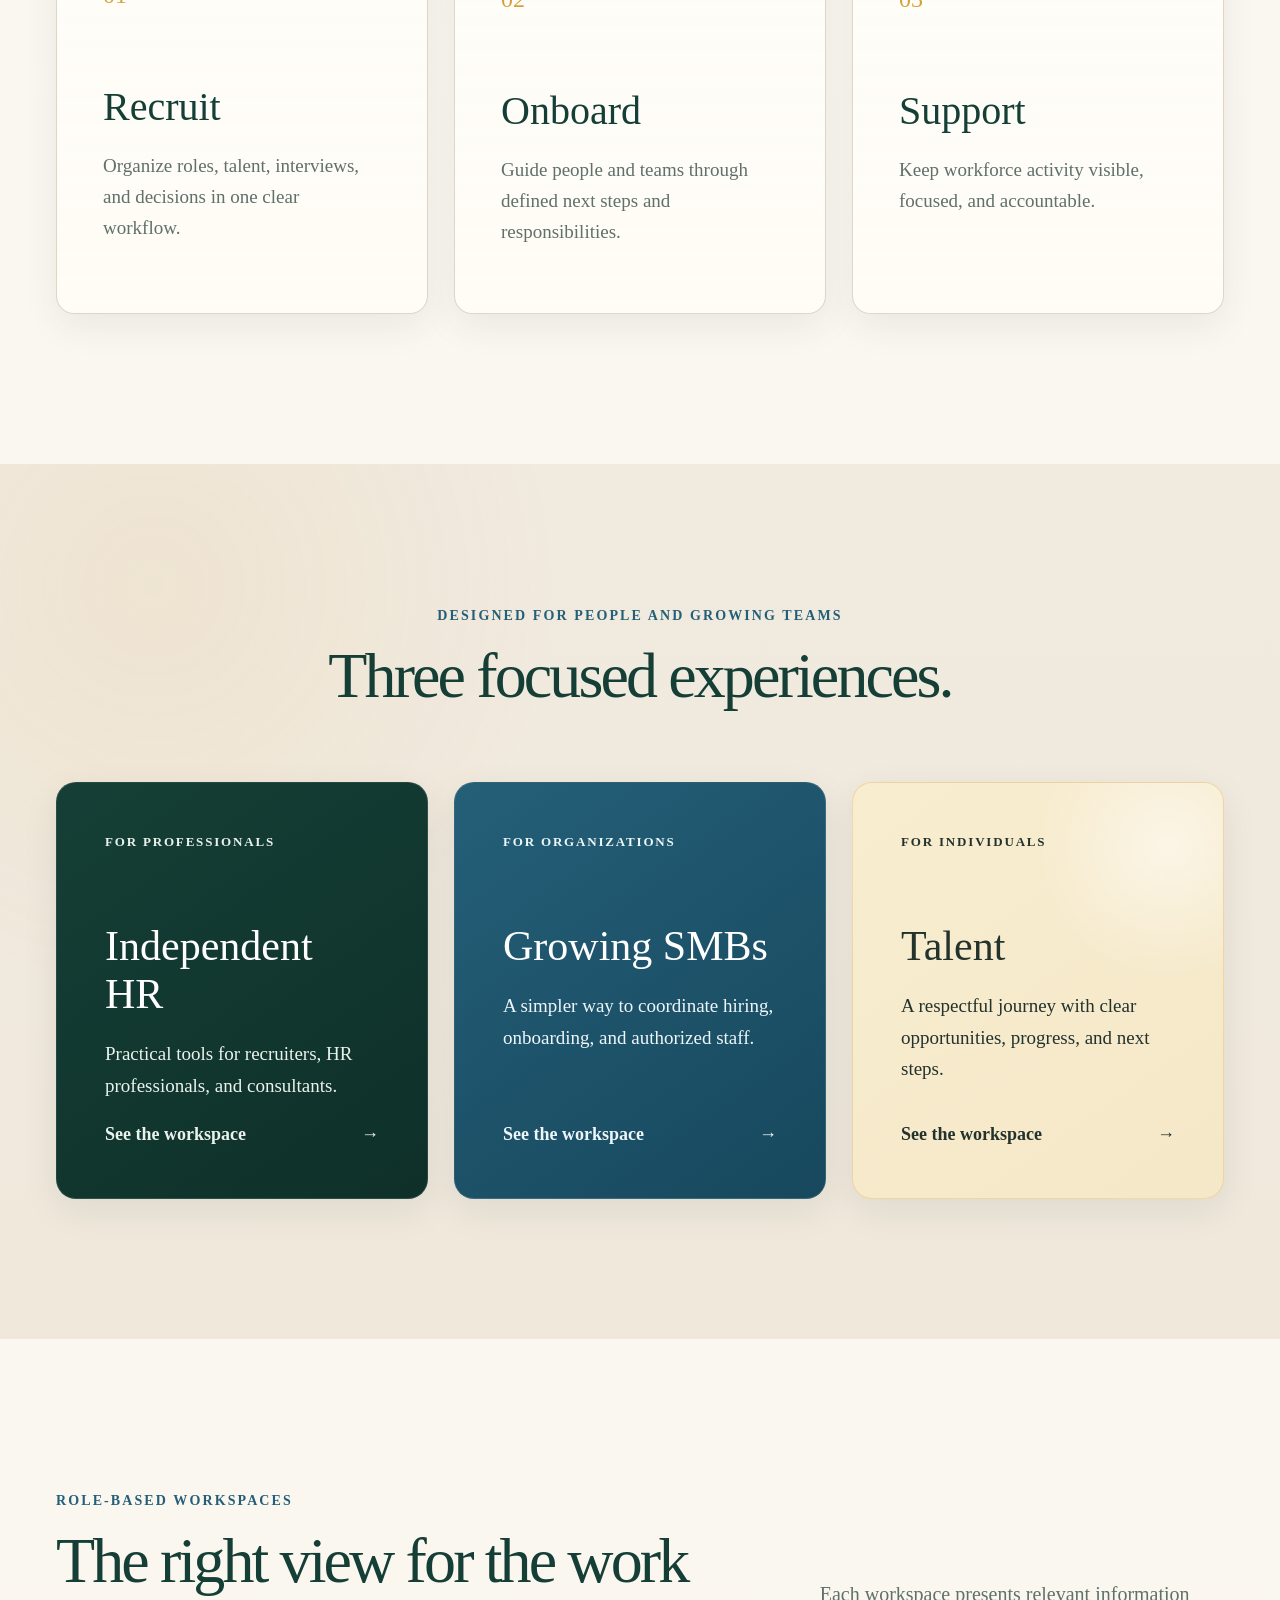
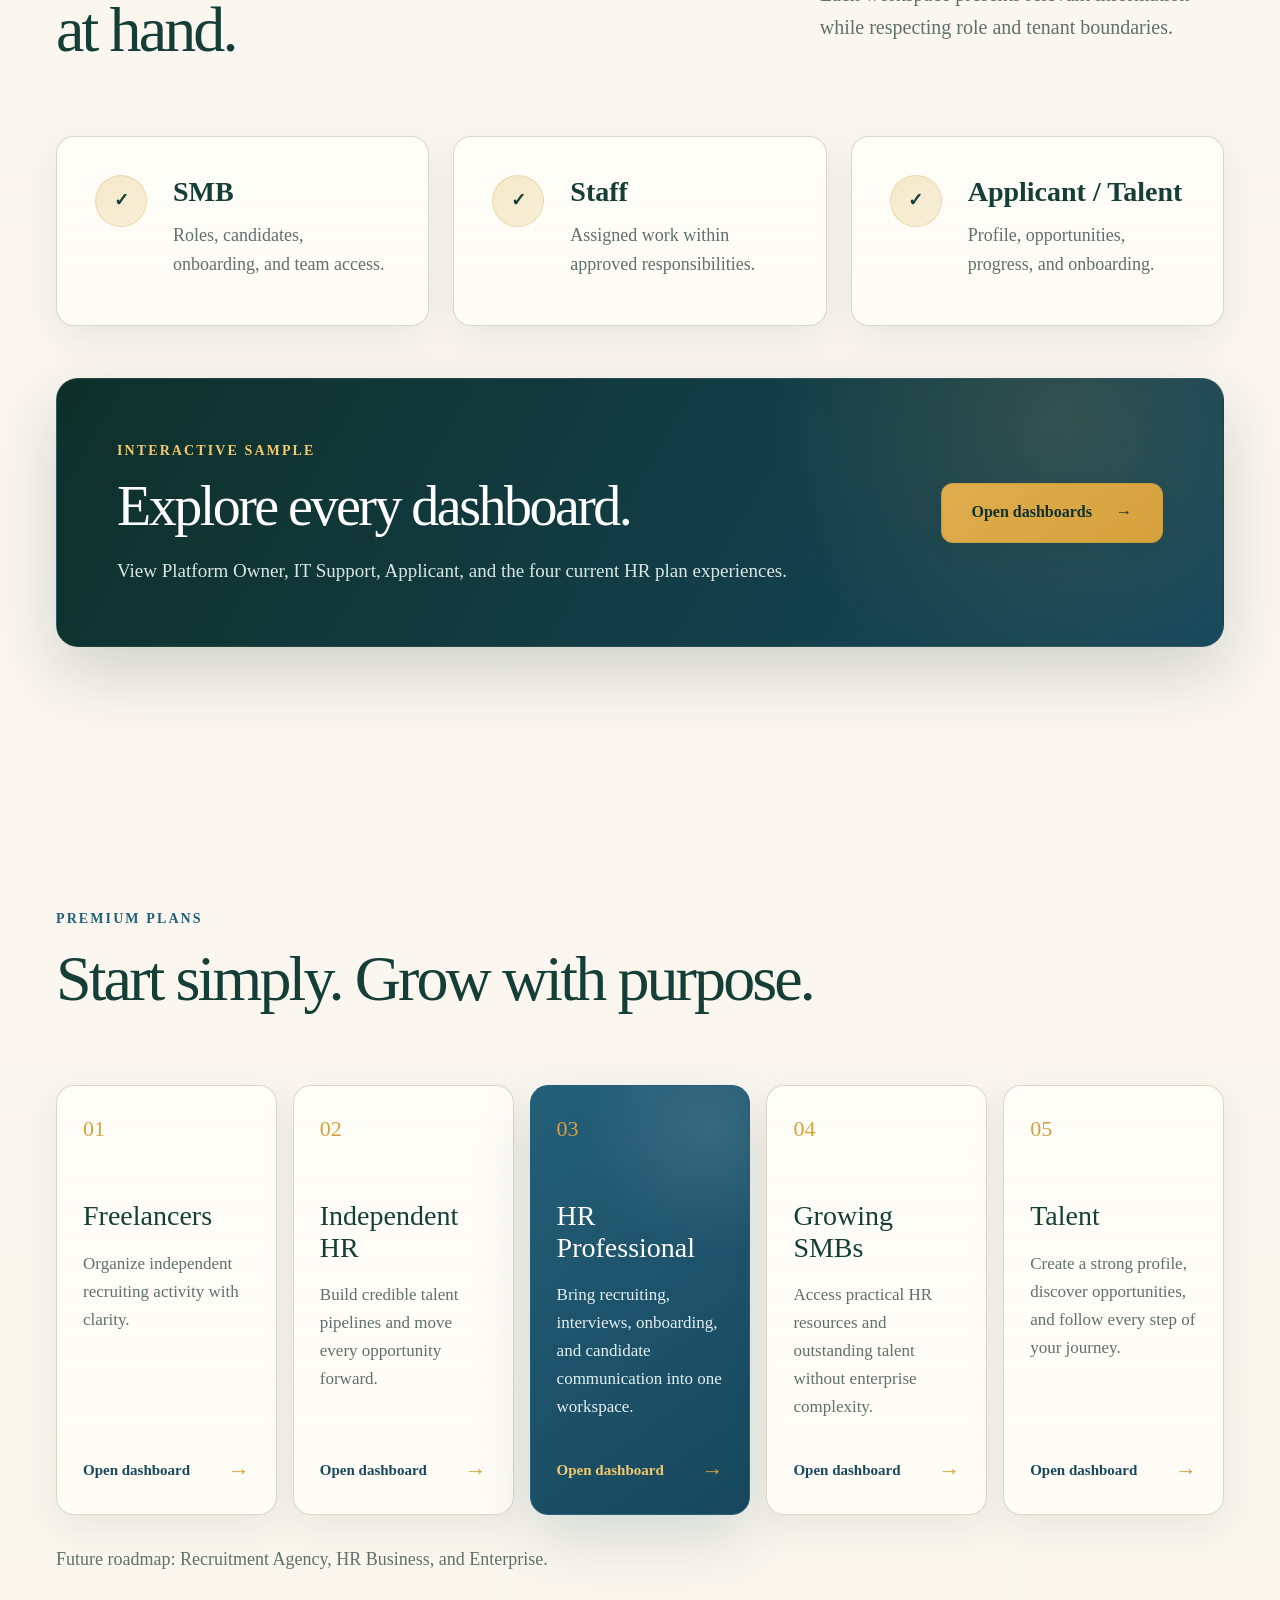
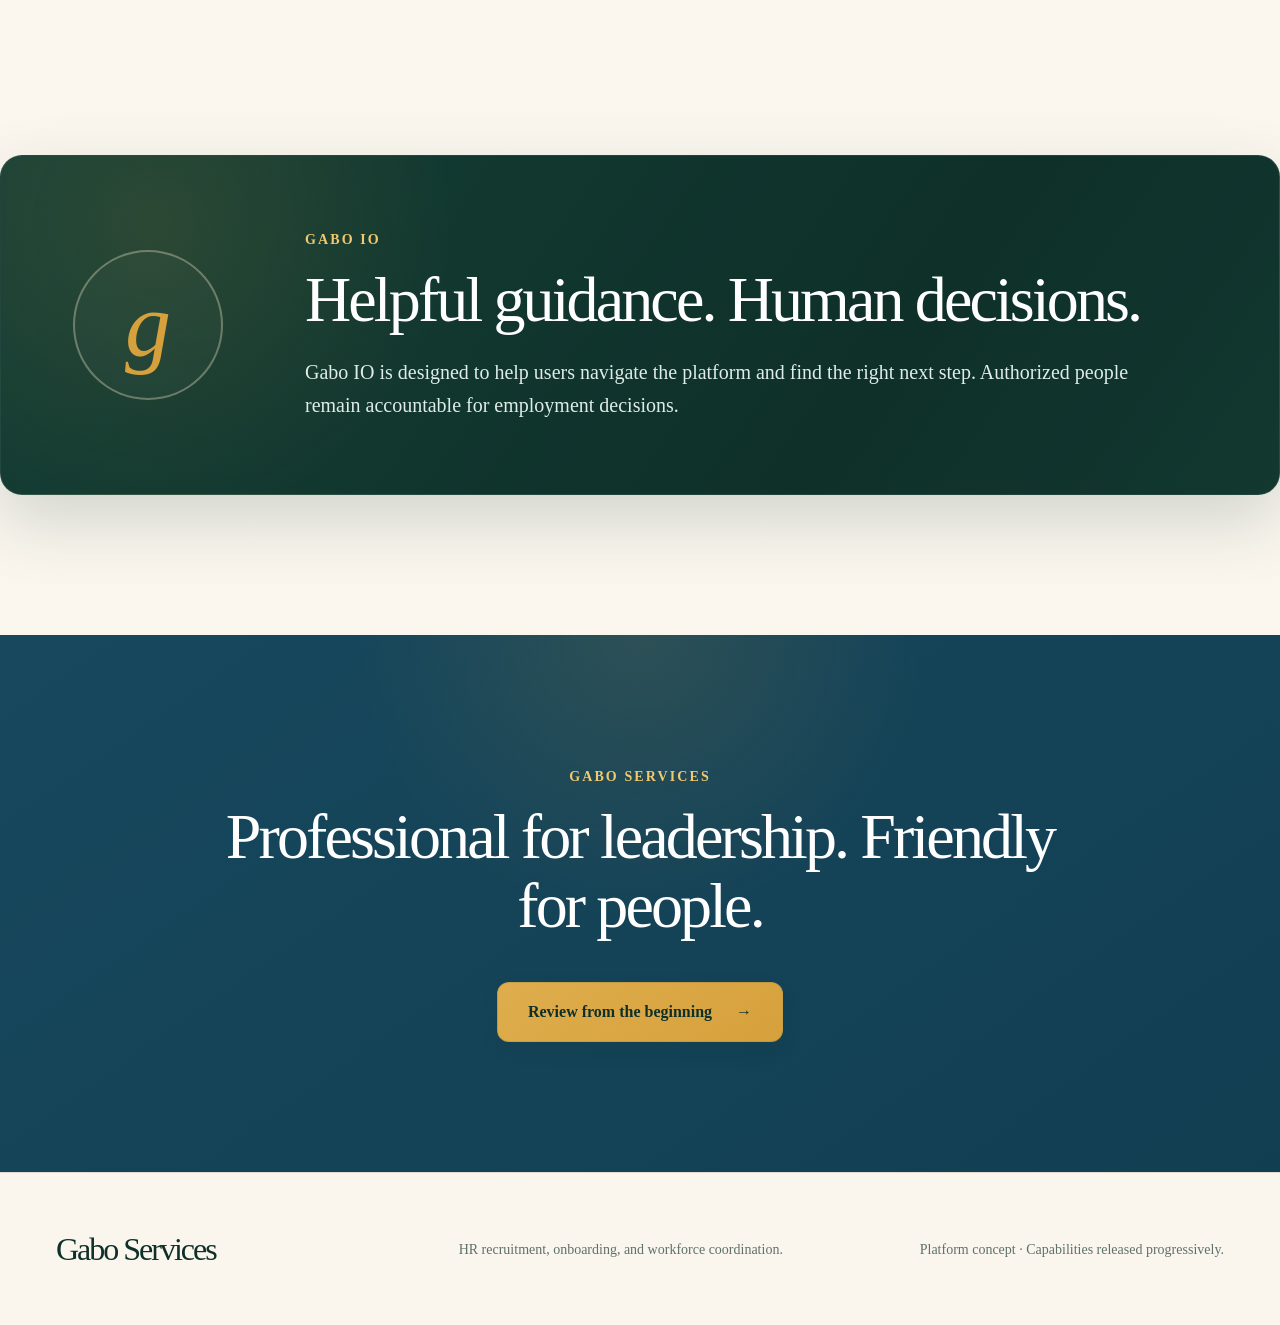
==== commit 518509ed: "fix: restore navigation contrast in dark and light themes" ====
--- a/index.html
+++ b/index.html
@@ -40,6 +40,46 @@
 html[data-theme="dark"] .task,html[data-theme="dark"] .data-row,html[data-theme="dark"] .table-head{border-color:#33444f}
 html[data-theme="dark"] img{filter:brightness(.88)}
 @media(max-width:720px){.ui-preferences{position:fixed;right:10px;bottom:74px}.ui-toggle{height:38px;background:#fff;color:#1b2b38}}
+
+/* Landing navigation: coordinated surfaces and readable labels in both themes. */
+.site-header { gap: clamp(16px, 2vw, 32px); flex-wrap: wrap; }
+.site-header .desktop-nav { gap: clamp(16px, 1.8vw, 28px); flex-wrap: wrap; }
+.site-header .desktop-nav a,
+.site-header .header-cta,
+.site-header .mobile-menu summary { white-space: nowrap; overflow-wrap: normal; flex-shrink: 0; }
+.site-header .ui-preferences { flex-shrink: 0; }
+.site-header .desktop-nav a:focus-visible { border-bottom-color: var(--gold); }
+html[data-theme="dark"] .site-header {
+  background: #1d2a34;
+  border-color: #3a4b58;
+  box-shadow: 0 1px 0 rgba(255,255,255,.06);
+}
+html[data-theme="dark"] .site-header .brand,
+html[data-theme="dark"] .site-header .desktop-nav a { color: #ecf2f5; }
+html[data-theme="dark"] .site-header .desktop-nav a:hover,
+html[data-theme="dark"] .site-header .desktop-nav a:focus-visible { color: #f2c96f; }
+html[data-theme="dark"] .site-header .mobile-menu summary,
+html[data-theme="dark"] .site-header .mobile-menu nav {
+  background: #1d2a34;
+  color: #ecf2f5;
+  border-color: #3a4b58;
+}
+html[data-theme="dark"] .site-header .mobile-menu nav a:hover,
+html[data-theme="dark"] .site-header .mobile-menu nav a:focus-visible {
+  background: #30434f;
+  color: #f2c96f;
+}
+html[data-theme="dark"] .hero h1 { color: #ecf2f5; }
+html[data-theme="dark"] .hero h1 span,
+html[data-theme="dark"] .hero .eyebrow,
+html[data-theme="dark"] .hero .text-action { color: #9ecfe0; }
+@media (min-width:1181px) {
+  .site-header .desktop-nav { flex-basis: 100%; order: 2; }
+  .site-header .header-cta { margin-left: auto; }
+}
+@media (min-width:1500px) {
+  .site-header .desktop-nav { flex-basis: auto; order: 0; }
+}
 </style>
 </head>
 
--- a/screens/adaptive.css
+++ b/screens/adaptive.css
@@ -0,0 +1,96 @@
+/*
+ * Gabo Services Adaptive Screen Standard v1
+ * Shared by public pages and role workspaces. Page-specific CSS remains authoritative.
+ */
+:root{
+  --gs-viewport-width:100vw;
+  --gs-available-height:100vh;
+  --gs-safe-top:env(safe-area-inset-top,0px);
+  --gs-safe-right:env(safe-area-inset-right,0px);
+  --gs-safe-bottom:env(safe-area-inset-bottom,0px);
+  --gs-safe-left:env(safe-area-inset-left,0px);
+  --gs-adaptive-gutter:clamp(16px,3.5vw,64px);
+  --gs-adaptive-gap:clamp(14px,2vw,28px);
+  --gs-readable-line:72ch;
+}
+
+html{
+  min-width:0;
+  overflow-wrap:break-word;
+  -webkit-text-size-adjust:100%;
+  text-size-adjust:100%;
+}
+
+body{
+  width:100%;
+  min-width:0;
+  overflow-x:hidden;
+}
+
+@supports (overflow:clip){body{overflow-x:clip}}
+
+*,*::before,*::after{min-width:0}
+img,picture,video,canvas,svg,iframe{max-width:100%;height:auto}
+input,select,textarea,button{max-width:100%;font:inherit}
+pre,code{white-space:pre-wrap;overflow-wrap:anywhere}
+table{max-width:100%;border-collapse:collapse}
+
+.app,.shell,.workspace,.work,.content,.main,.page,.page-shell,
+.dashboard-grid,.grid,.metrics,.panel,.card,.section,.section-inner,
+.hero,.hero-copy,.hero-visual,.task-grid,.profile-grid,.profile-metrics,
+.stage-grid,.workspace-grid,.audience-grid,.plans-grid,.principles,
+.auth-shell,.auth-side,.global-side,.auth-card{min-width:0}
+
+[data-scroll-region],.table-wrap,.table-responsive{max-width:100%;overflow-x:auto;-webkit-overflow-scrolling:touch}
+
+/* Wide PCs and large laptop screens */
+@media (min-width:1440px){
+  :root{--gs-adaptive-gutter:clamp(40px,4vw,80px);--gs-adaptive-gap:clamp(20px,2vw,32px)}
+  .content,.section,.task-grid{width:100%;max-width:1920px;margin-inline:auto}
+}
+
+/* Standard PCs and laptops */
+@media (min-width:1024px) and (max-width:1439px){
+  :root{--gs-adaptive-gutter:clamp(24px,3vw,48px)}
+}
+
+/* Tablets and 200% desktop zoom */
+@media (min-width:600px) and (max-width:1023px){
+  :root{--gs-adaptive-gutter:clamp(20px,4vw,36px)}
+  .stage-grid,.workspace-grid,.audience-grid,.plans-grid{grid-template-columns:repeat(2,minmax(0,1fr))}
+  .hero,.welcome,.profile-hero{align-items:flex-start}
+  .site-header,.topbar,.top,.profile-header{padding-inline:var(--gs-adaptive-gutter)}
+}
+
+/* Mobile phones, narrow tablets, and high desktop zoom */
+@media (max-width:599px){
+  :root{--gs-adaptive-gutter:clamp(14px,4.5vw,22px);--gs-adaptive-gap:14px}
+  .dashboard-grid,.grid,.metrics,.profile-grid,.profile-metrics,.stage-grid,
+  .workspace-grid,.audience-grid,.plans-grid,.principles,.hero,.auth-shell{grid-template-columns:minmax(0,1fr)}
+  .site-header,.topbar,.top,.profile-header,.task-header{padding-inline:var(--gs-adaptive-gutter)}
+  .hero-actions,.actions,.dialog-actions,.apply-actions{align-items:stretch}
+  .hero-actions>.button,.actions>button,.actions>a{width:100%}
+  h1,h2,h3,p,a,button,label,span,strong,small{overflow-wrap:anywhere}
+  dialog{max-width:calc(100vw - 24px);max-height:calc(var(--gs-available-height) - 24px);margin:auto}
+}
+
+/* Touch screens: reliable targets without changing pointer layouts. */
+@media (pointer:coarse){
+  button,[role="button"],input[type="button"],input[type="submit"],summary{min-height:44px}
+  a.nav,a.button,.section-nav a,.mobile-menu nav a{min-height:44px}
+}
+
+/* Landscape phones need vertical economy more than smaller typography. */
+@media (max-height:500px) and (orientation:landscape){
+  :root{--gs-adaptive-gap:12px}
+  .hero,.section,.content{min-height:0;padding-block:24px}
+}
+
+@media (prefers-reduced-motion:reduce){
+  html{scroll-behavior:auto}
+  *,*::before,*::after{scroll-behavior:auto!important;animation-duration:.01ms!important;animation-iteration-count:1!important;transition-duration:.01ms!important}
+}
+
+@media (forced-colors:active){
+  button,a,input,select,textarea,summary{forced-color-adjust:auto}
+}
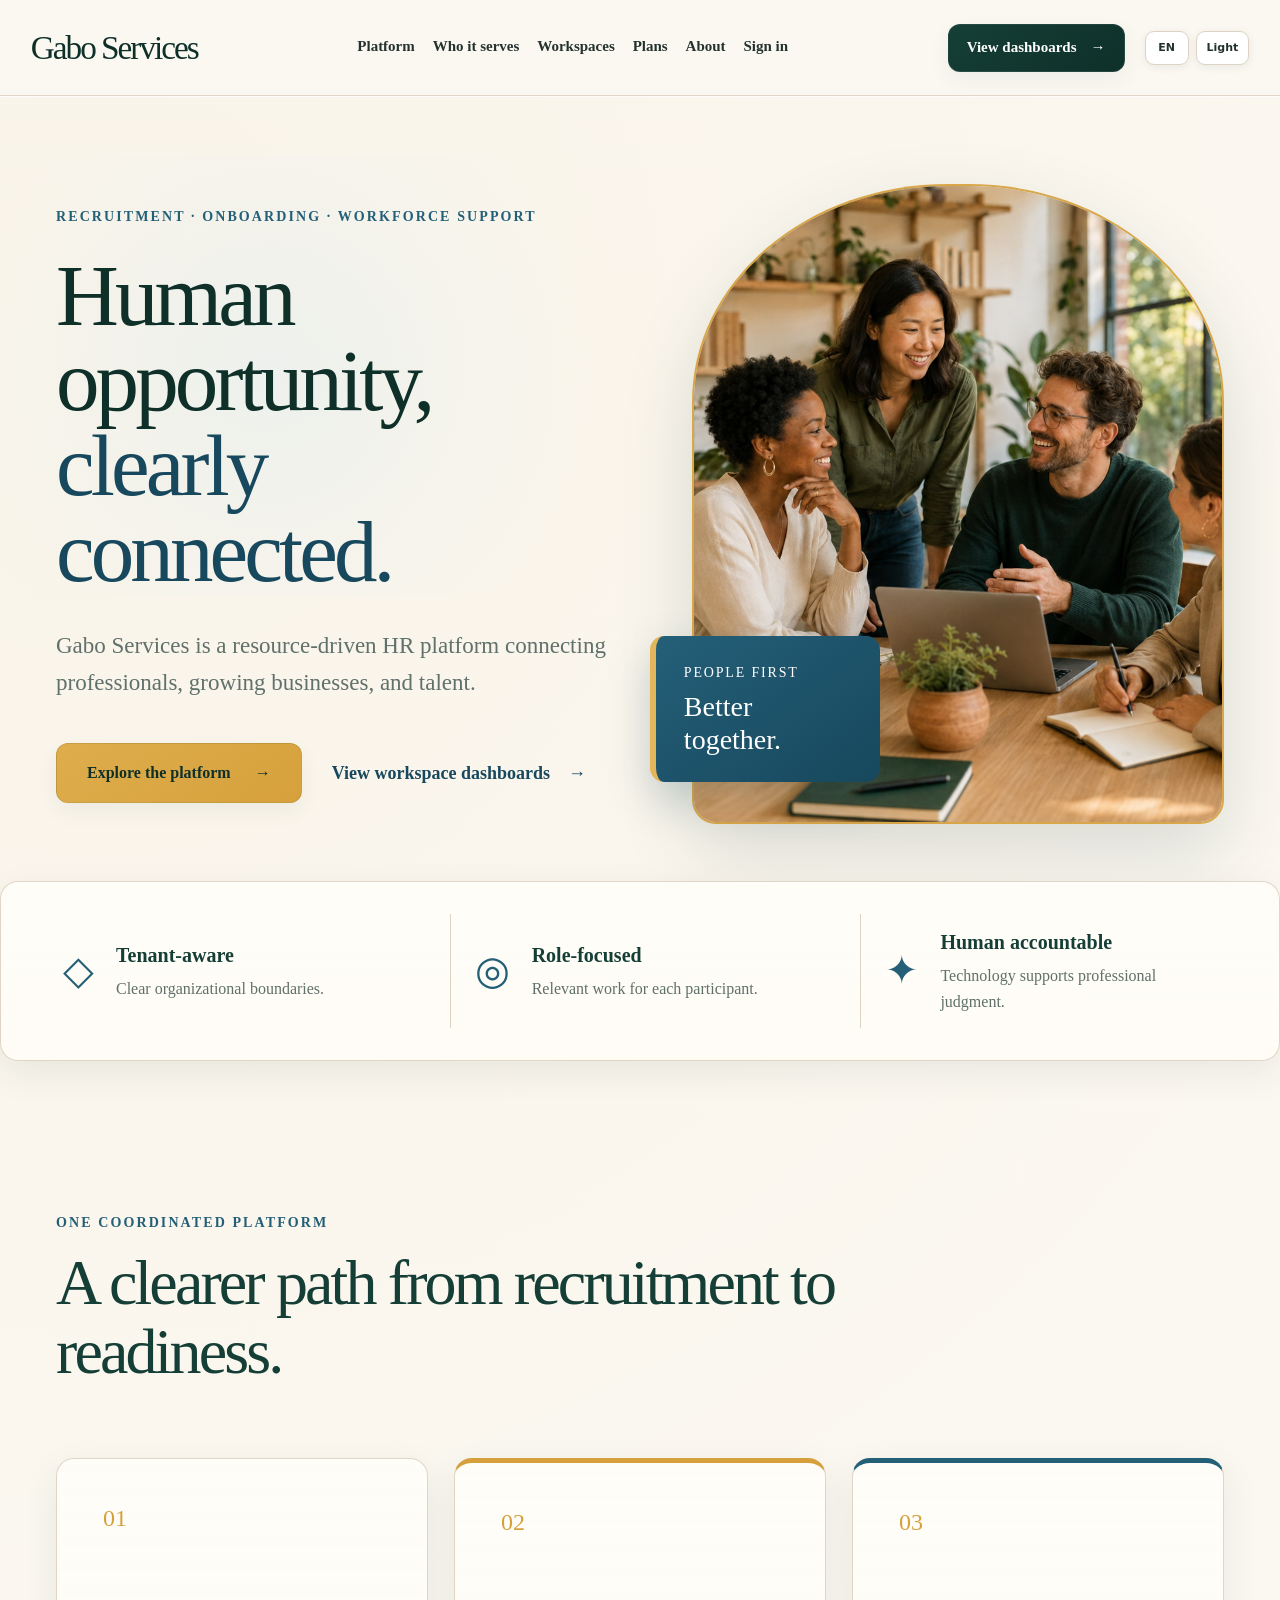
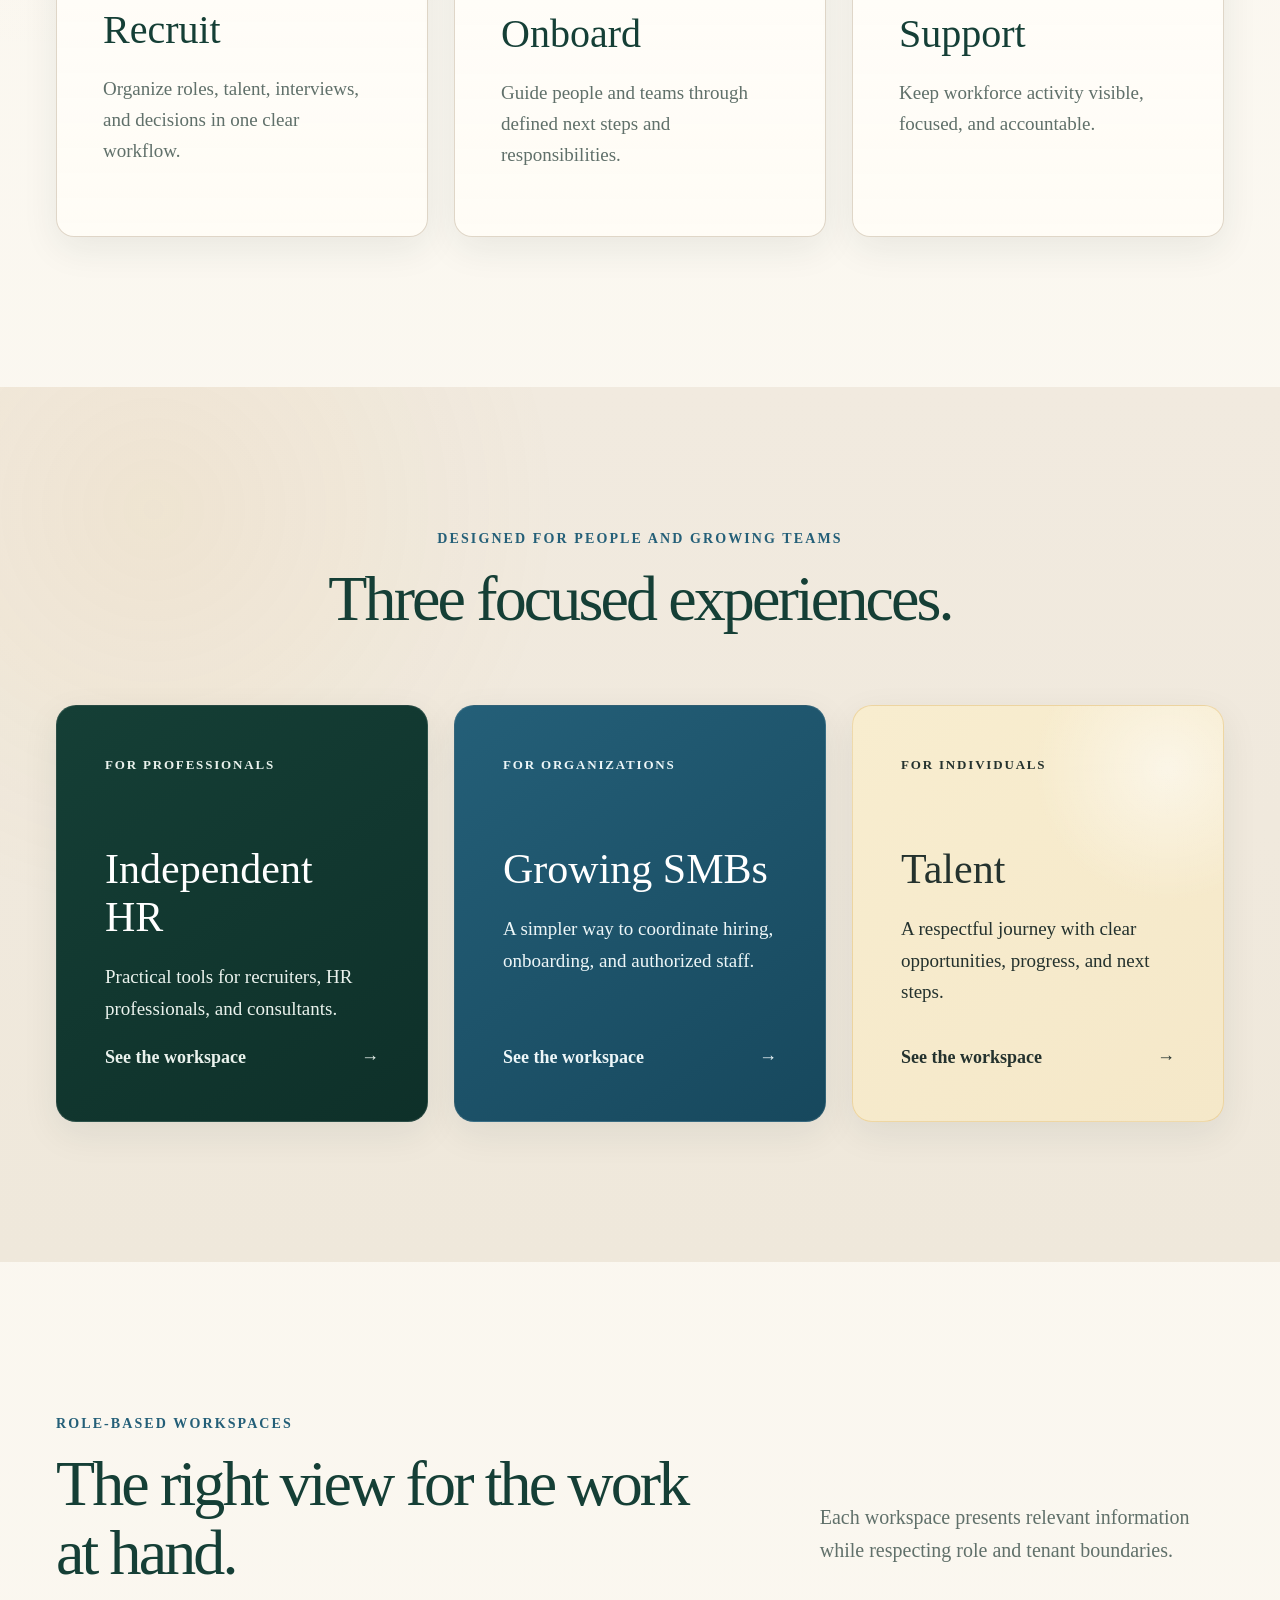
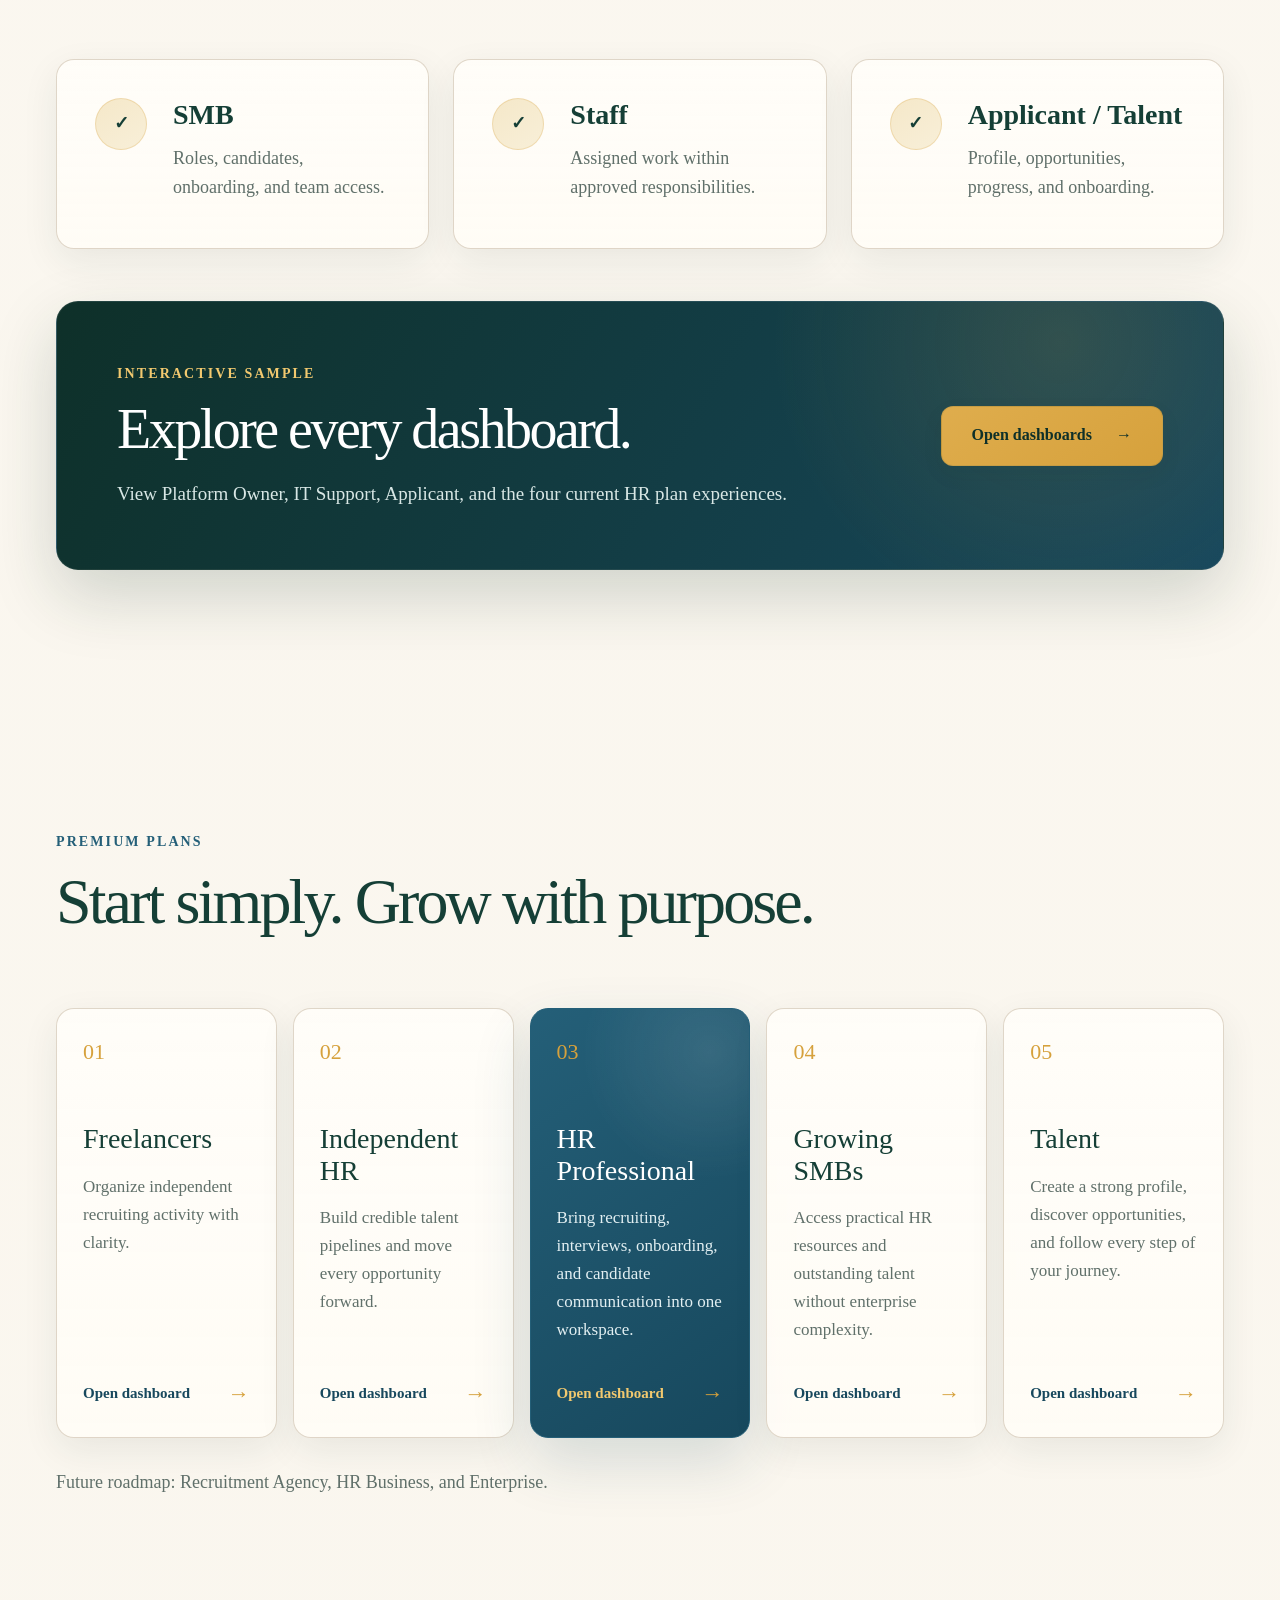
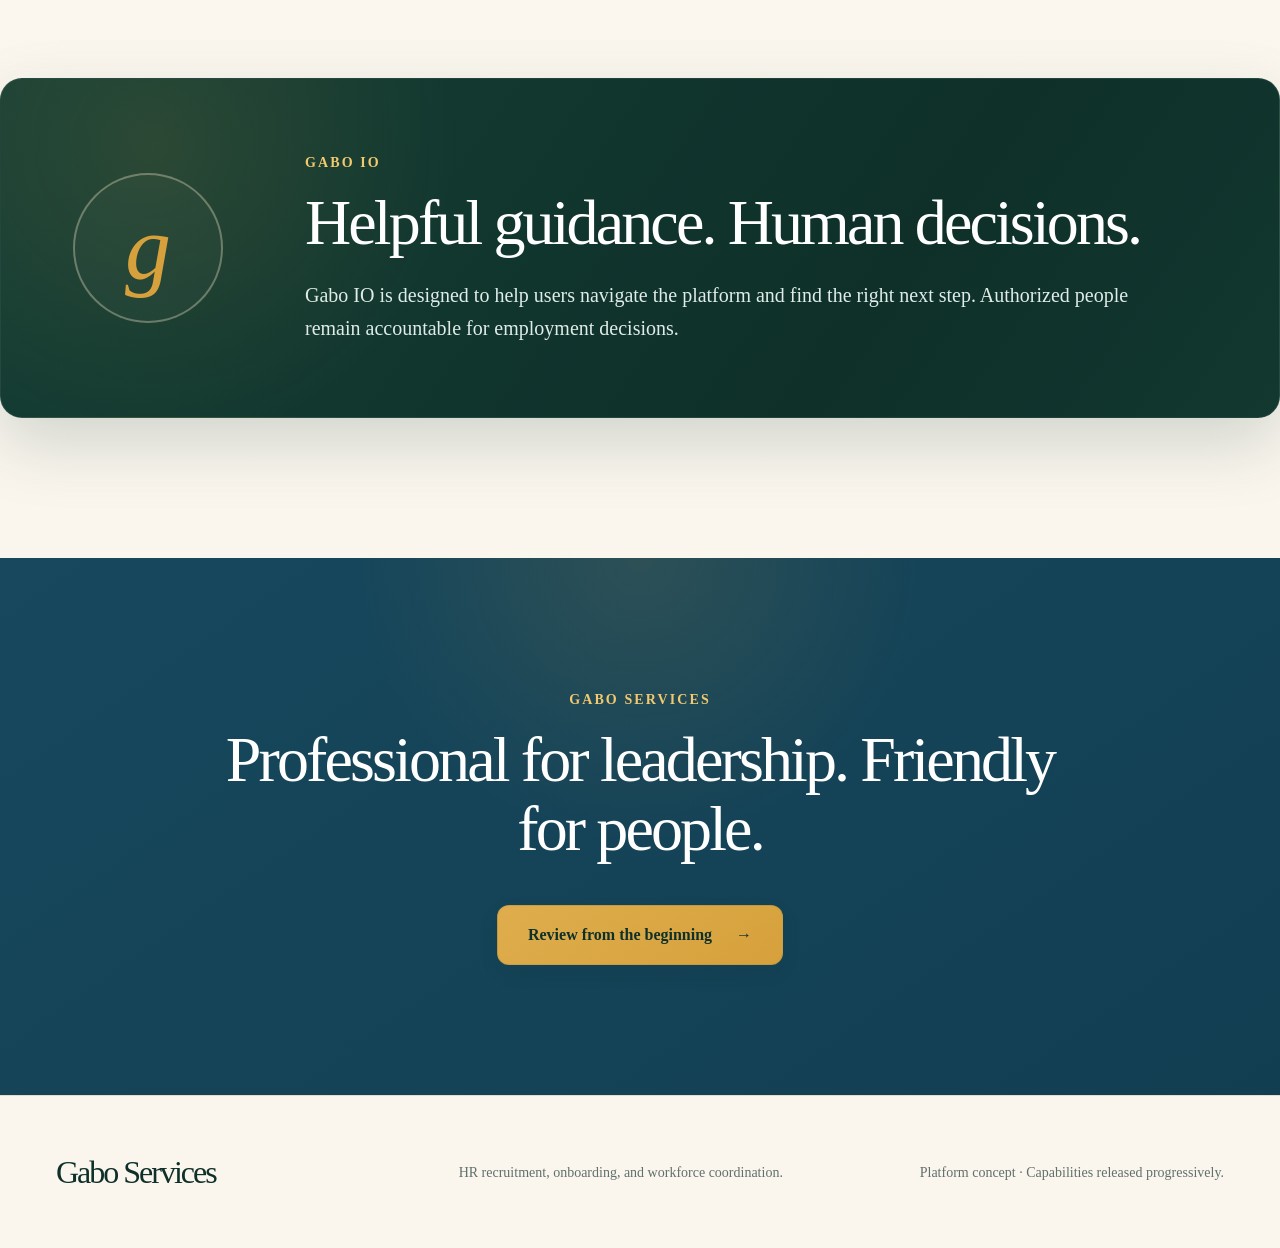
==== commit 0359eaeb: "fix: align desktop navigation in a compact single header row" ====
--- a/index.html
+++ b/index.html
@@ -42,8 +42,16 @@
 @media(max-width:720px){.ui-preferences{position:fixed;right:10px;bottom:74px}.ui-toggle{height:38px;background:#fff;color:#1b2b38}}
 
 /* Landing navigation: coordinated surfaces and readable labels in both themes. */
-.site-header { gap: clamp(16px, 2vw, 32px); flex-wrap: wrap; }
-.site-header .desktop-nav { gap: clamp(16px, 1.8vw, 28px); flex-wrap: wrap; }
+.site-header {
+  gap: 20px;
+  flex-wrap: nowrap;
+  min-height: 96px;
+  padding: 18px clamp(22px, 2.4vw, 40px);
+}
+.site-header .brand { flex-shrink: 0; font-size: clamp(31px, 2.6vw, 40px); }
+.site-header .desktop-nav { gap: clamp(14px, 1.4vw, 24px); flex-wrap: nowrap; font-size: 15px; }
+.site-header .header-cta { min-height: 48px; padding-inline: 18px; gap: 14px; font-size: 15px; }
+.site-header .mobile-menu nav { max-width: calc(100vw - 44px); }
 .site-header .desktop-nav a,
 .site-header .header-cta,
 .site-header .mobile-menu summary { white-space: nowrap; overflow-wrap: normal; flex-shrink: 0; }
@@ -73,12 +81,17 @@
 html[data-theme="dark"] .hero h1 span,
 html[data-theme="dark"] .hero .eyebrow,
 html[data-theme="dark"] .hero .text-action { color: #9ecfe0; }
-@media (min-width:1181px) {
-  .site-header .desktop-nav { flex-basis: 100%; order: 2; }
-  .site-header .header-cta { margin-left: auto; }
-}
-@media (min-width:1500px) {
-  .site-header .desktop-nav { flex-basis: auto; order: 0; }
+/* Switch to the compact menu before translated labels crowd the header. */
+@media (max-width:1300px) {
+  html[lang="es"] .site-header .desktop-nav { display: none; }
+  html[lang="es"] .site-header .mobile-menu { display: block; }
+  html[lang="es"] .site-header .header-cta { margin-left: auto; }
+}
+@media (max-width:760px) {
+  .site-header { min-height: 82px; gap: 12px; }
+}
+@media (min-width:721px) and (max-width:900px) {
+  .site-header .header-cta { display: none; }
 }
 </style>
 </head>
@@ -121,6 +134,7 @@
           <a href="#audiences">Who it serves</a>
           <a href="#workspaces">Workspaces</a>
           <a href="#plans">Plans</a>
+          <a href="#about">About</a>
           <a href="auth.html">Sign in</a>
           <a href="auth.html?mode=signup">Create account</a>
           <a href="#plans">View dashboards</a>
